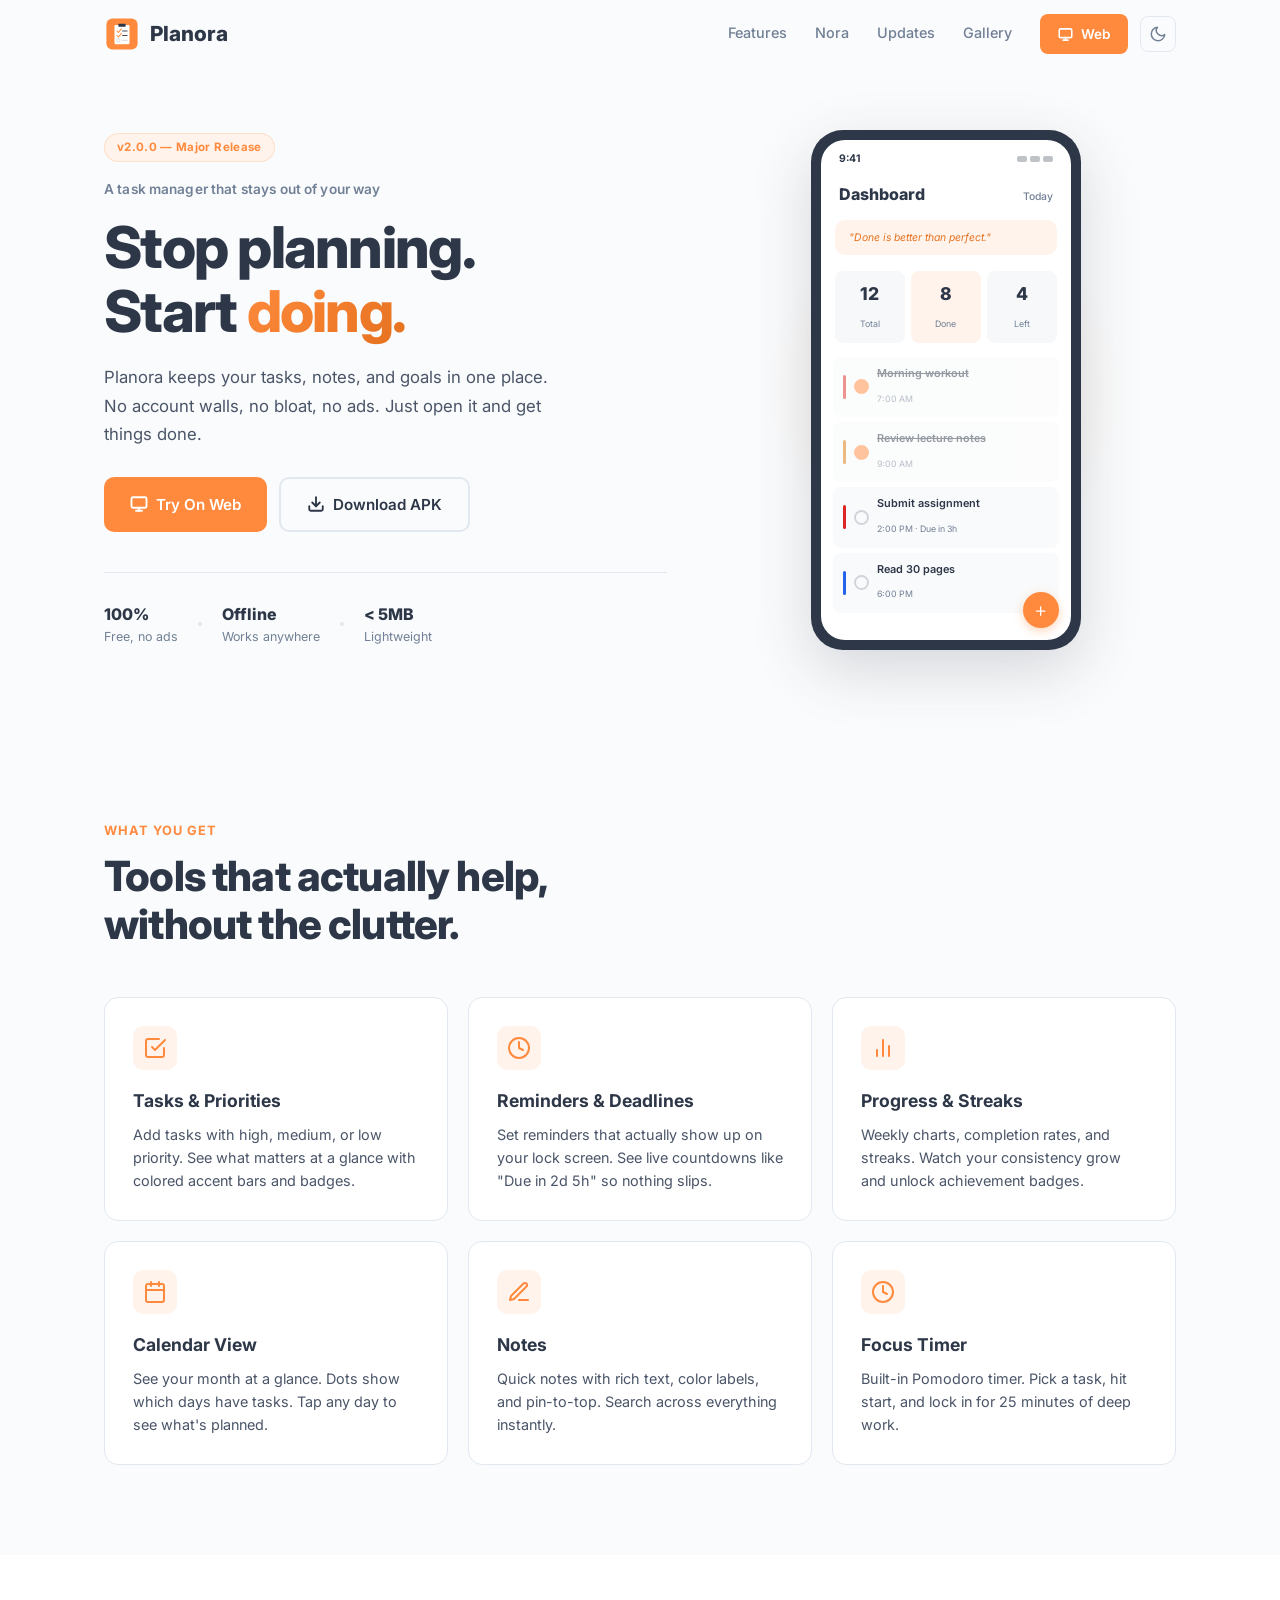
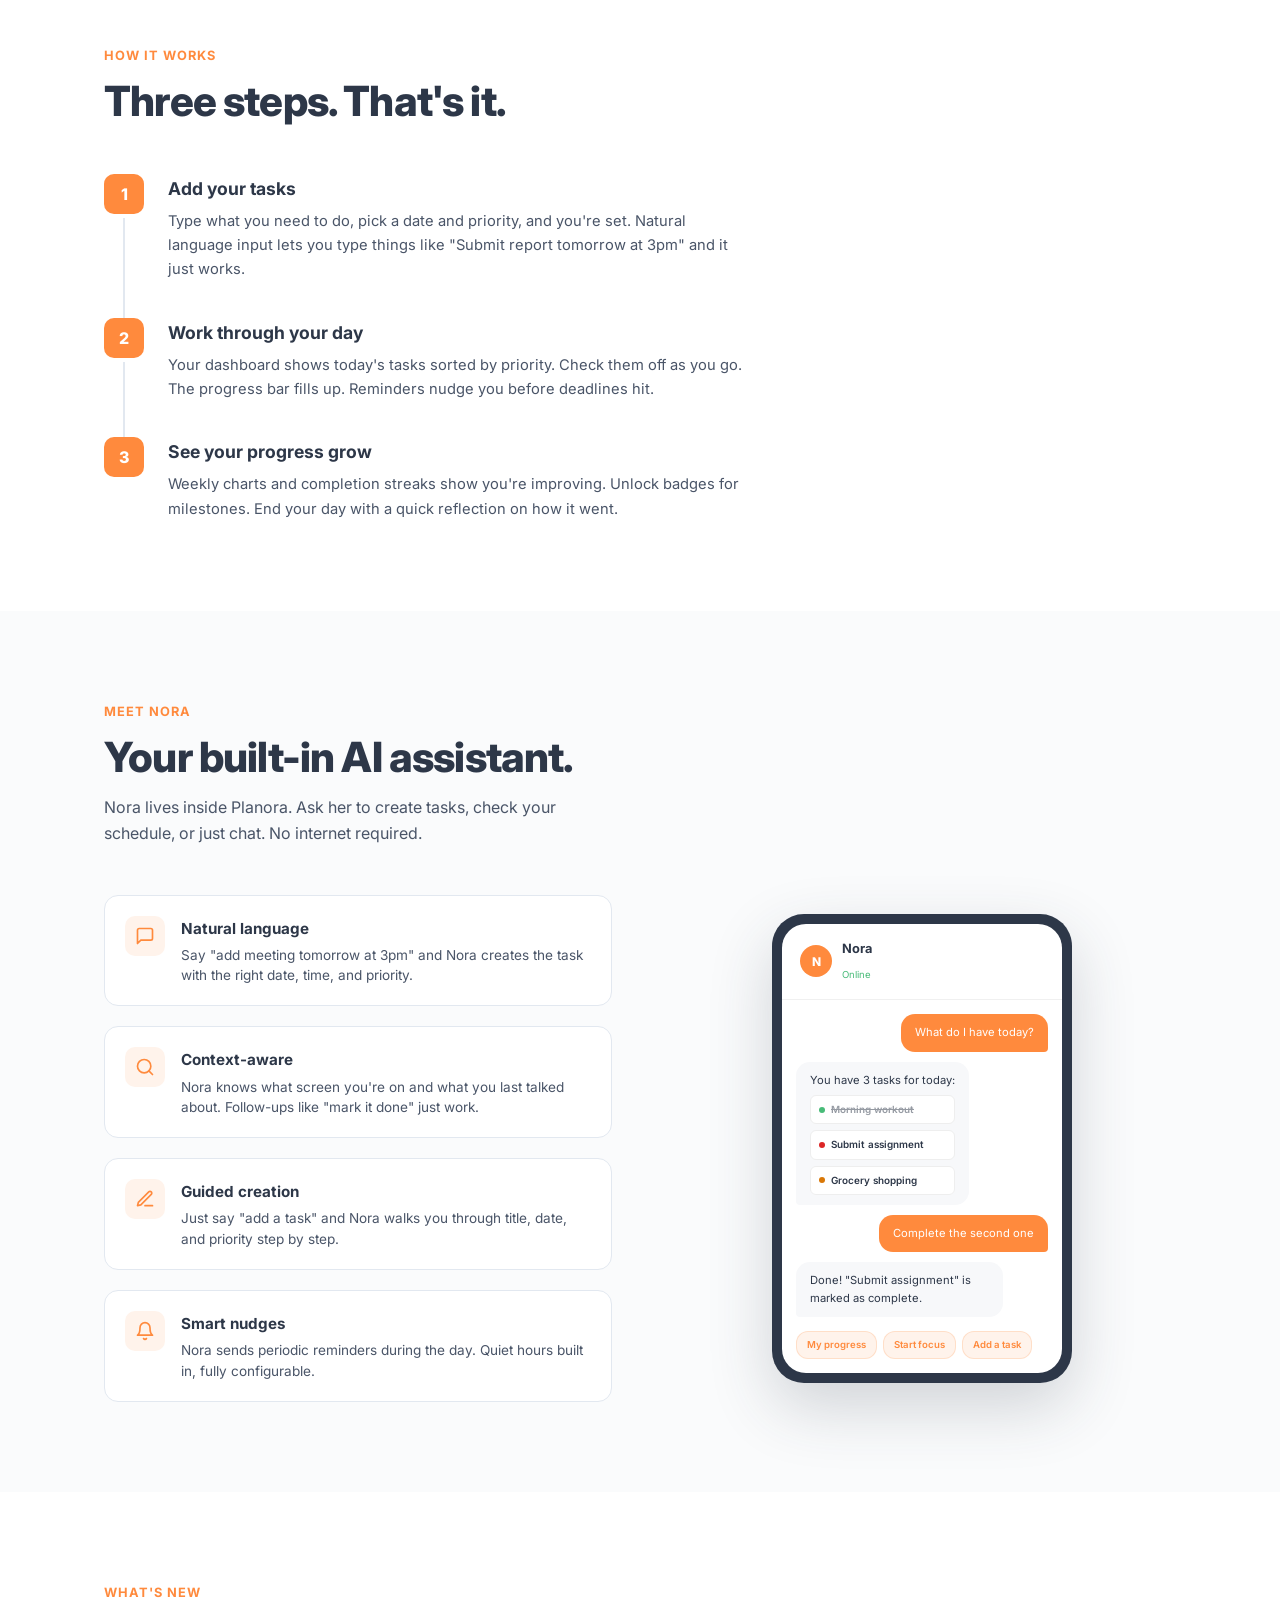
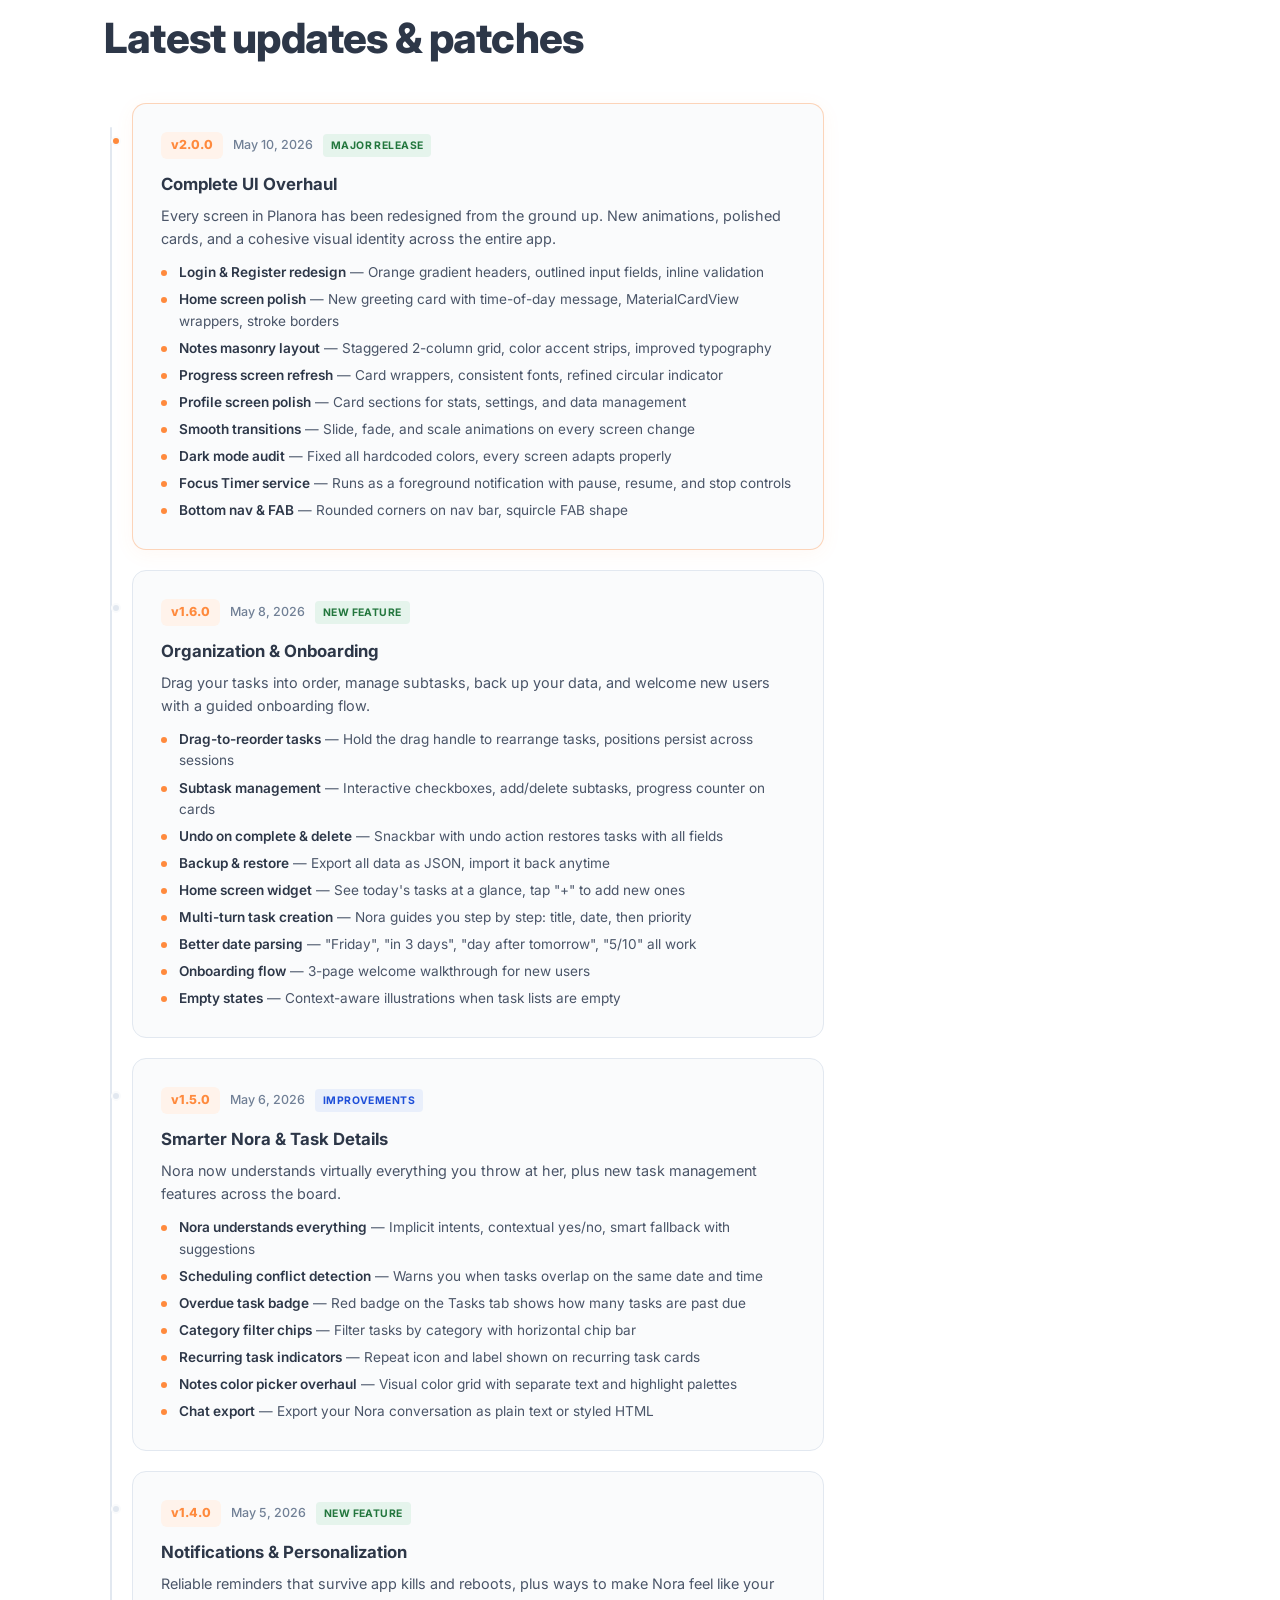
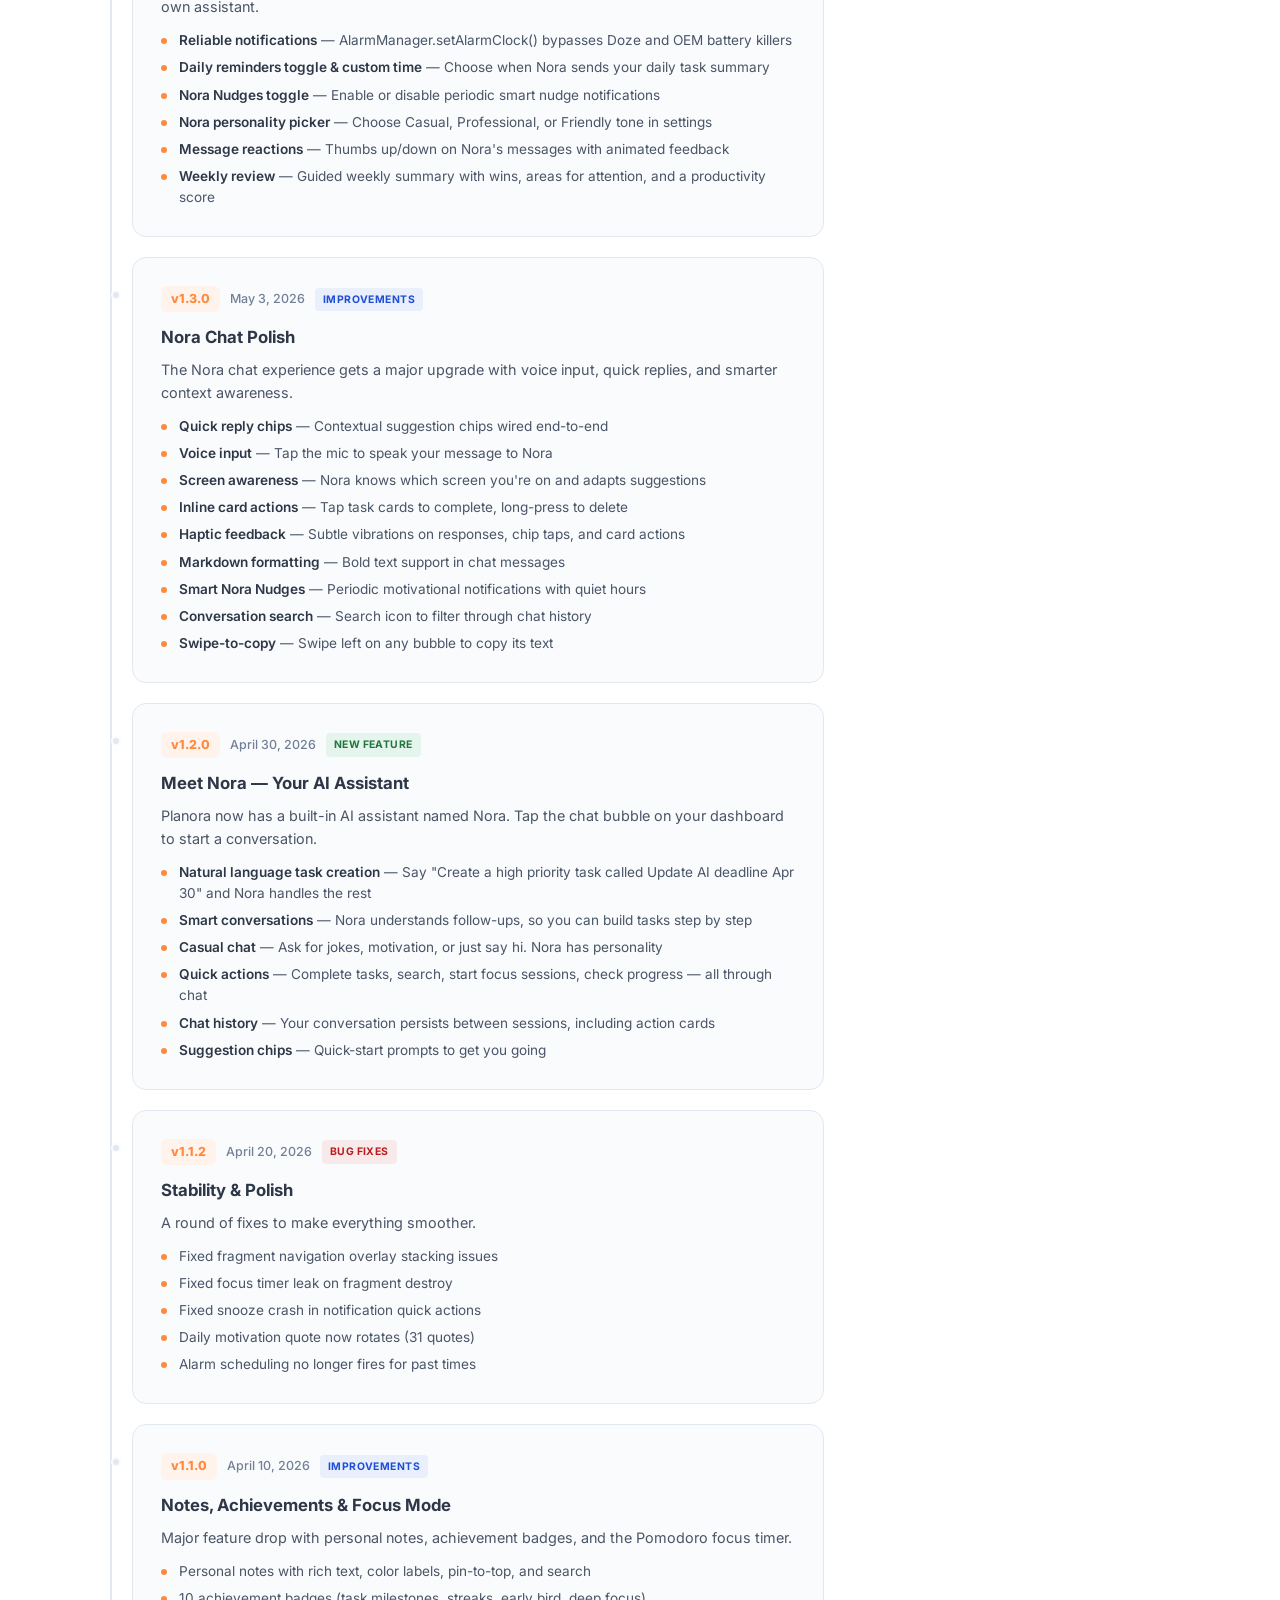
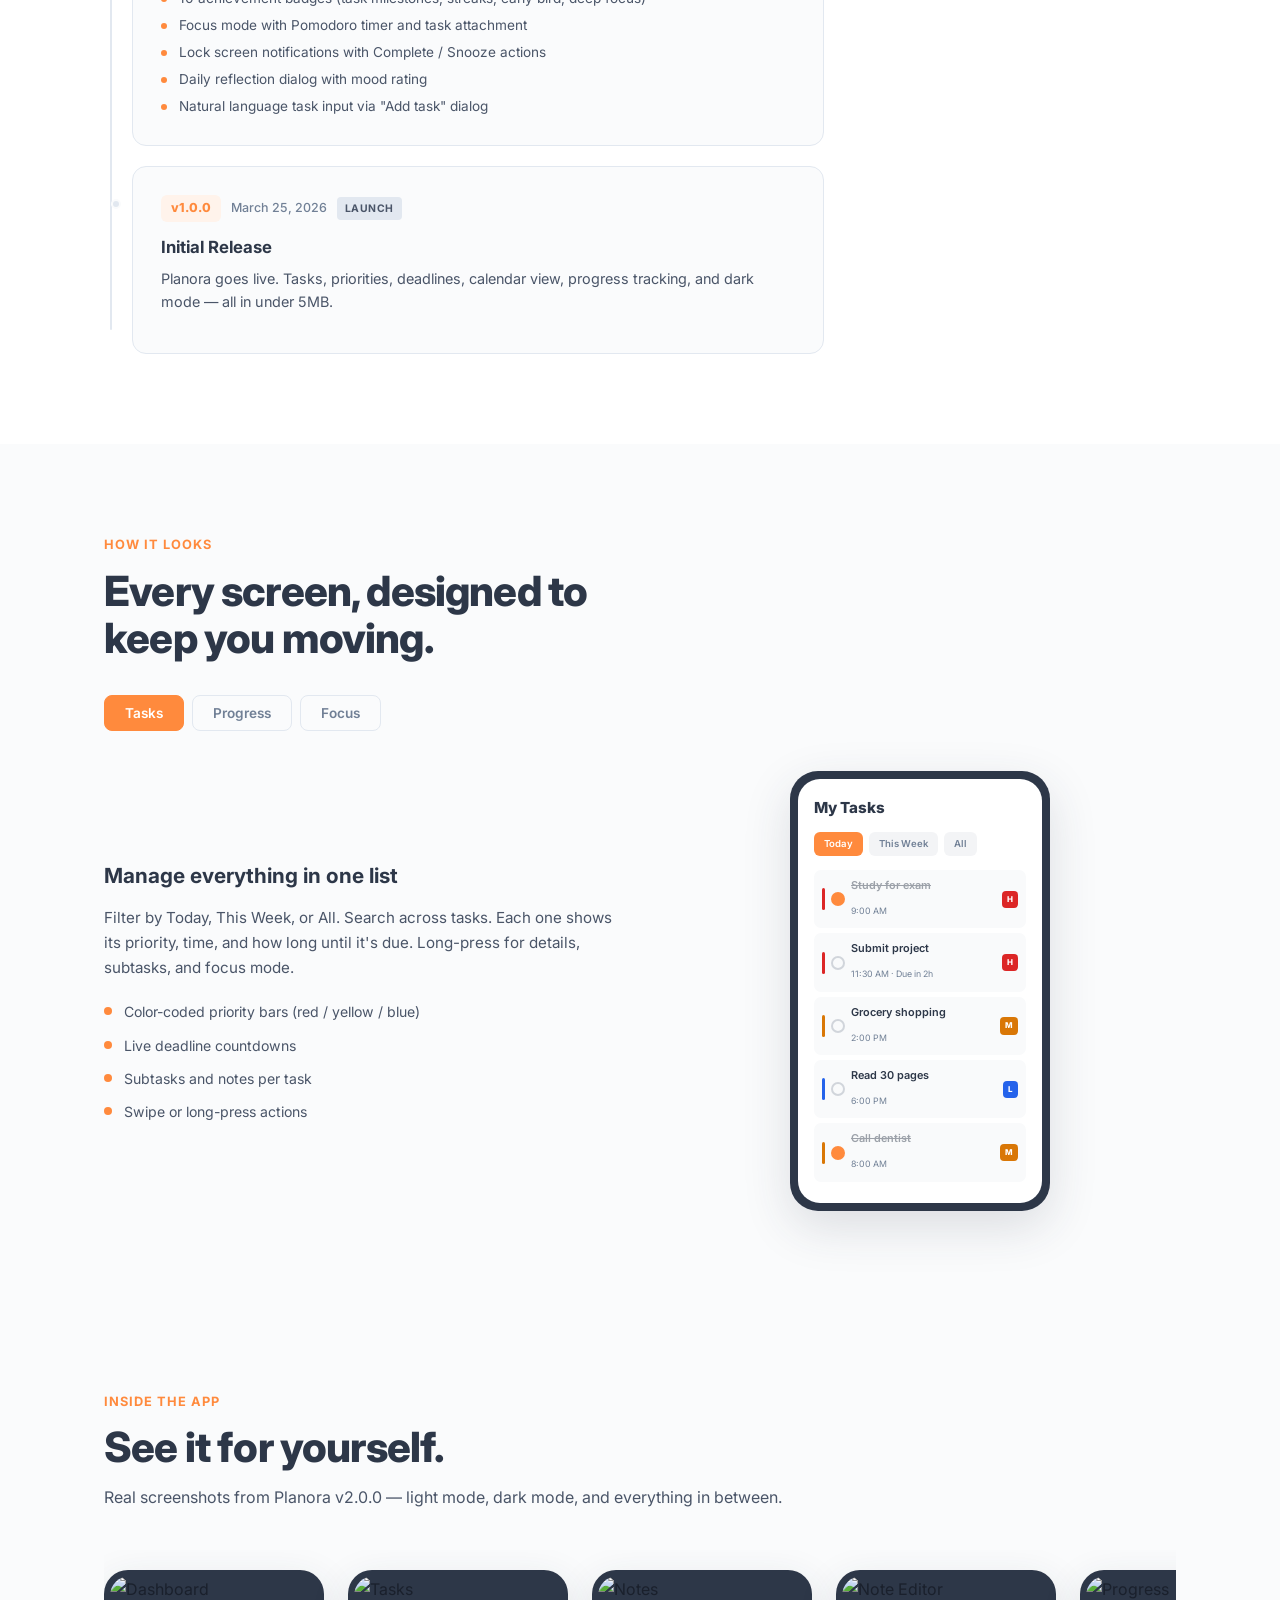
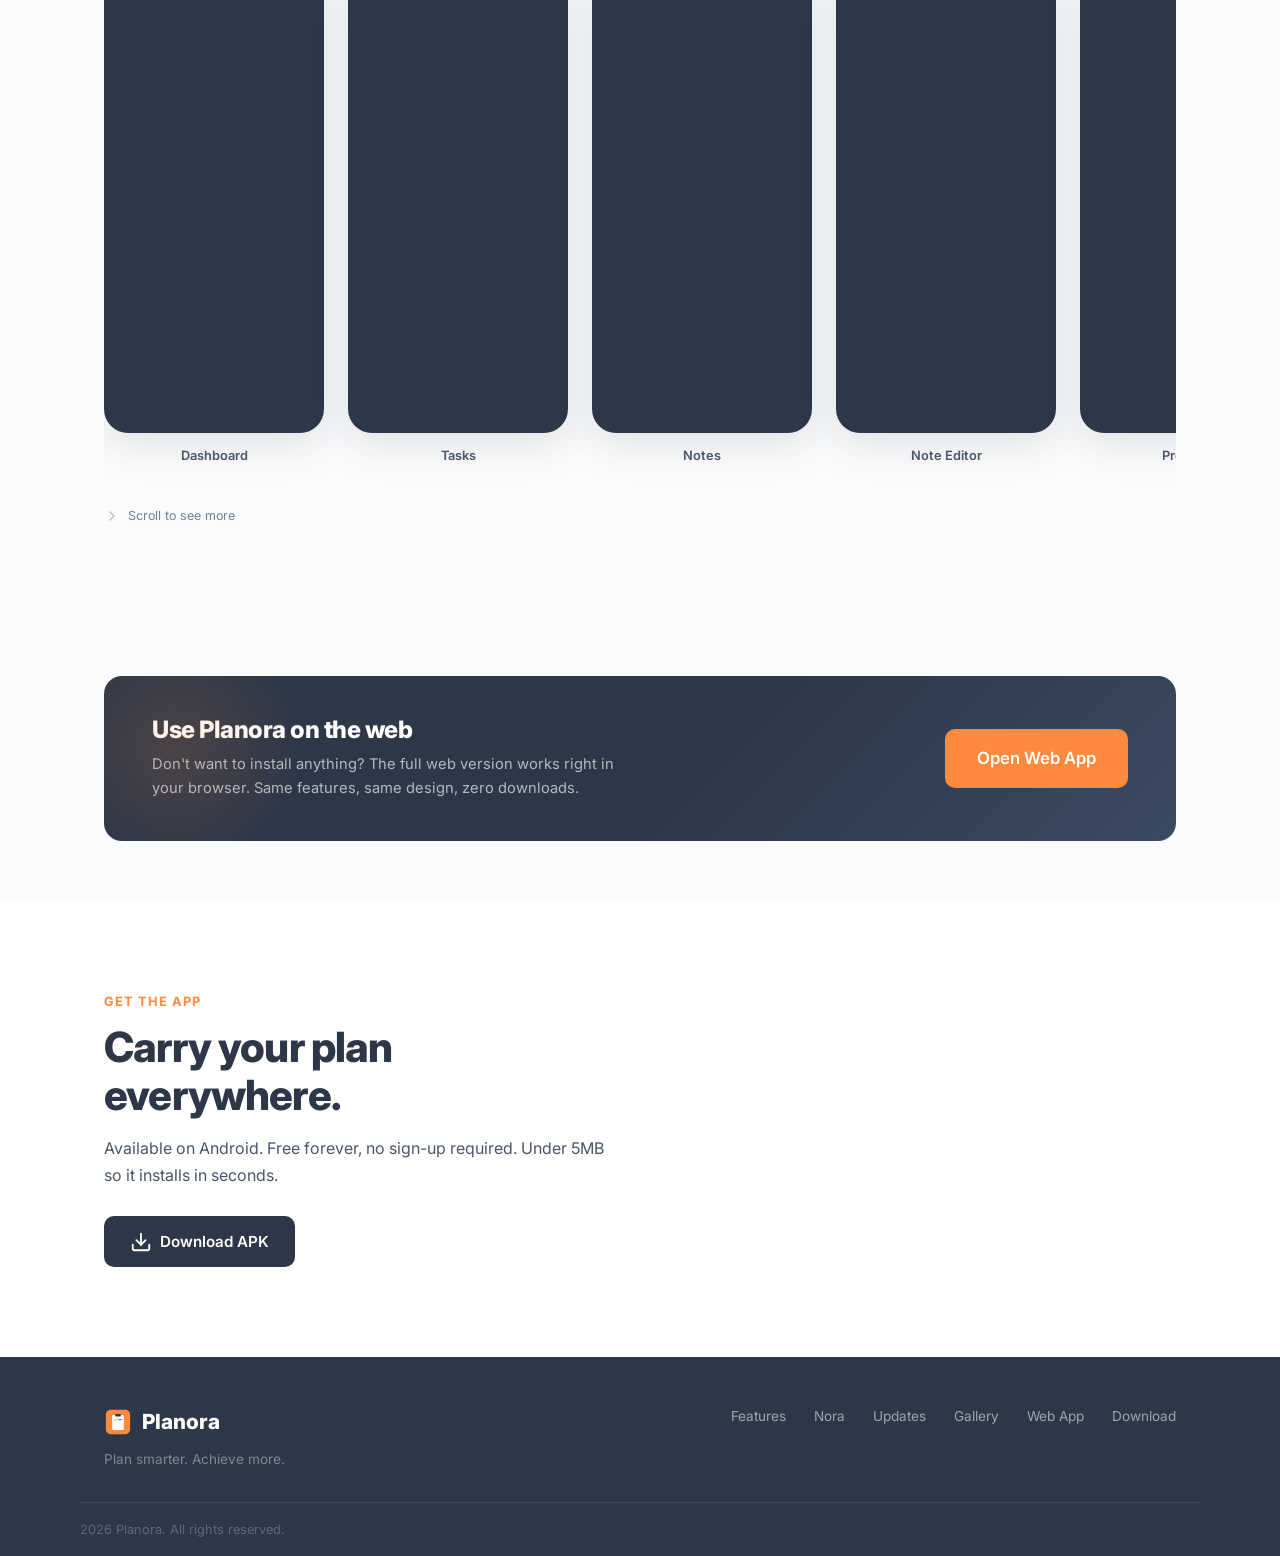
==== index.html @ 1b609d9d "deployment" ====
<!DOCTYPE html>
<html lang="en">
<head>
    <meta charset="UTF-8">
    <meta name="viewport" content="width=device-width, initial-scale=1.0">
    <title>Planora - Plan smarter. Achieve more.</title>
    <link rel="preconnect" href="https://fonts.googleapis.com">
    <link rel="preconnect" href="https://fonts.gstatic.com" crossorigin>
    <link href="https://fonts.googleapis.com/css2?family=Inter:wght@400;500;600;700;800&display=swap" rel="stylesheet">
    <link rel="icon" type="image/svg+xml" href="favicon.svg">
    <link rel="stylesheet" href="styles.css">
</head>
<body>
    <nav class="navbar" id="navbar">
        <div class="container nav-content">
            <a href="#" class="logo">
                <svg class="logo-icon" viewBox="0 0 120 120" width="36" height="36">
                    <rect x="8" y="8" width="104" height="104" rx="20" fill="#FF8A3D"/>
                    <rect x="35" y="30" width="50" height="64" rx="4" fill="#fff"/>
                    <rect x="48" y="26" width="24" height="10" rx="2" fill="#2D3748"/>
                    <polyline points="43,50 48,55 58,43" fill="none" stroke="#FF8A3D" stroke-width="3.5" stroke-linecap="round" stroke-linejoin="round"/>
                    <line x1="62" y1="50" x2="77" y2="50" stroke="#2D3748" stroke-width="3" stroke-linecap="round"/>
                    <polyline points="43,65 48,70 58,58" fill="none" stroke="#FF8A3D" stroke-width="3.5" stroke-linecap="round" stroke-linejoin="round"/>
                    <line x1="62" y1="65" x2="77" y2="65" stroke="#2D3748" stroke-width="3" stroke-linecap="round"/>
                    <rect x="43" y="76" width="10" height="10" rx="1" fill="none" stroke="#CBD5E0" stroke-width="2.5"/>
                    <line x1="62" y1="81" x2="77" y2="81" stroke="#CBD5E0" stroke-width="3" stroke-linecap="round"/>
                </svg>
                <span>Planora</span>
            </a>
            <div class="nav-links" id="navLinks">
                <a href="#features">Features</a>
                <a href="#nora">Nora</a>
                <a href="#updates">Updates</a>
                <a href="#gallery">Gallery</a>
                <a href="app/index.html" class="btn btn-sm btn-primary">
                    <svg width="15" height="15" viewBox="0 0 24 24" fill="none" stroke="currentColor" stroke-width="2.5" stroke-linecap="round" stroke-linejoin="round"><rect x="2" y="3" width="20" height="14" rx="2"/><line x1="8" y1="21" x2="16" y2="21"/><line x1="12" y1="17" x2="12" y2="21"/></svg>
                    Web
                </a>
            </div>
            <button class="theme-toggle" id="themeToggle" aria-label="Toggle dark mode">
                <svg width="18" height="18" viewBox="0 0 24 24" fill="none" stroke="currentColor" stroke-width="2" stroke-linecap="round" stroke-linejoin="round" id="themeIcon">
                    <path d="M21 12.79A9 9 0 1 1 11.21 3 7 7 0 0 0 21 12.79z"/>
                </svg>
            </button>
            <button class="mobile-menu-btn" id="menuBtn" aria-label="Toggle menu">
                <span></span><span></span><span></span>
            </button>
        </div>
    </nav>

    <section class="hero">
        <div class="container">
            <div class="hero-layout">
                <div class="hero-text">
                    <span class="version-badge">v2.0.0 — Major Release</span>
                    <p class="hero-eyebrow">A task manager that stays out of your way</p>
                    <h1>Stop planning.<br>Start <span class="highlight">doing.</span></h1>
                    <p class="hero-desc">Planora keeps your tasks, notes, and goals in one place. No account walls, no bloat, no ads. Just open it and get things done.</p>
                    <div class="hero-actions">
                        <a href="app/index.html" class="btn btn-primary">
                            <svg width="18" height="18" viewBox="0 0 24 24" fill="none" stroke="currentColor" stroke-width="2.5" stroke-linecap="round" stroke-linejoin="round"><rect x="2" y="3" width="20" height="14" rx="2"/><line x1="8" y1="21" x2="16" y2="21"/><line x1="12" y1="17" x2="12" y2="21"/></svg>
                            Try On Web
                        </a>
                        <a href="https://www.mediafire.com/file/4m67jdb3ktlst88/planora_major-release_v2.0.0.apk/file" class="btn btn-outline">
                            <svg width="18" height="18" viewBox="0 0 24 24" fill="none" stroke="currentColor" stroke-width="2.5" stroke-linecap="round" stroke-linejoin="round"><path d="M21 15v4a2 2 0 01-2 2H5a2 2 0 01-2-2v-4"/><polyline points="7 10 12 15 17 10"/><line x1="12" y1="15" x2="12" y2="3"/></svg>
                            Download APK
                        </a>
                    </div>
                    <div class="hero-proof">
                        <div class="proof-item">
                            <span class="proof-num">100%</span>
                            <span class="proof-label">Free, no ads</span>
                        </div>
                        <div class="proof-dot"></div>
                        <div class="proof-item">
                            <span class="proof-num">Offline</span>
                            <span class="proof-label">Works anywhere</span>
                        </div>
                        <div class="proof-dot"></div>
                        <div class="proof-item">
                            <span class="proof-num">&lt; 5MB</span>
                            <span class="proof-label">Lightweight</span>
                        </div>
                    </div>
                </div>
                <div class="hero-visual">
                    <div class="phone-frame">
                        <div class="phone-screen">
                            <div class="mock-bar">
                                <span class="mock-time">9:41</span>
                                <div class="mock-dots"><span></span><span></span><span></span></div>
                            </div>
                            <div class="mock-app-header">
                                <span class="mock-app-title">Dashboard</span>
                                <span class="mock-date-label">Today</span>
                            </div>
                            <div class="mock-quote-card">
                                <p>"Done is better than perfect."</p>
                            </div>
                            <div class="mock-stats">
                                <div class="mock-stat"><strong>12</strong><span>Total</span></div>
                                <div class="mock-stat accent"><strong>8</strong><span>Done</span></div>
                                <div class="mock-stat"><strong>4</strong><span>Left</span></div>
                            </div>
                            <div class="mock-task-list">
                                <div class="mock-task completed">
                                    <div class="mock-accent high"></div>
                                    <div class="mock-check on"></div>
                                    <div class="mock-info"><span>Morning workout</span><small>7:00 AM</small></div>
                                </div>
                                <div class="mock-task completed">
                                    <div class="mock-accent medium"></div>
                                    <div class="mock-check on"></div>
                                    <div class="mock-info"><span>Review lecture notes</span><small>9:00 AM</small></div>
                                </div>
                                <div class="mock-task">
                                    <div class="mock-accent high"></div>
                                    <div class="mock-check"></div>
                                    <div class="mock-info"><span>Submit assignment</span><small>2:00 PM &middot; Due in 3h</small></div>
                                </div>
                                <div class="mock-task">
                                    <div class="mock-accent low"></div>
                                    <div class="mock-check"></div>
                                    <div class="mock-info"><span>Read 30 pages</span><small>6:00 PM</small></div>
                                </div>
                            </div>
                            <div class="mock-fab">+</div>
                        </div>
                    </div>
                </div>
            </div>
        </div>
    </section>

    <!-- feats. -->
    <section id="features" class="features-section">
        <div class="container">
            <div class="section-label">What you get</div>
            <h2>Tools that actually help,<br>without the clutter.</h2>
            <div class="features-grid">
                <div class="f-card">
                    <div class="f-icon">
                        <svg width="24" height="24" viewBox="0 0 24 24" fill="none" stroke="#FF8A3D" stroke-width="2" stroke-linecap="round" stroke-linejoin="round"><path d="M9 11l3 3L22 4"/><path d="M21 12v7a2 2 0 01-2 2H5a2 2 0 01-2-2V5a2 2 0 012-2h11"/></svg>
                    </div>
                    <h3>Tasks & Priorities</h3>
                    <p>Add tasks with high, medium, or low priority. See what matters at a glance with colored accent bars and badges.</p>
                </div>
                <div class="f-card">
                    <div class="f-icon">
                        <svg width="24" height="24" viewBox="0 0 24 24" fill="none" stroke="#FF8A3D" stroke-width="2" stroke-linecap="round" stroke-linejoin="round"><circle cx="12" cy="12" r="10"/><polyline points="12 6 12 12 16 14"/></svg>
                    </div>
                    <h3>Reminders & Deadlines</h3>
                    <p>Set reminders that actually show up on your lock screen. See live countdowns like "Due in 2d 5h" so nothing slips.</p>
                </div>
                <div class="f-card">
                    <div class="f-icon">
                        <svg width="24" height="24" viewBox="0 0 24 24" fill="none" stroke="#FF8A3D" stroke-width="2" stroke-linecap="round" stroke-linejoin="round"><line x1="18" y1="20" x2="18" y2="10"/><line x1="12" y1="20" x2="12" y2="4"/><line x1="6" y1="20" x2="6" y2="14"/></svg>
                    </div>
                    <h3>Progress & Streaks</h3>
                    <p>Weekly charts, completion rates, and streaks. Watch your consistency grow and unlock achievement badges.</p>
                </div>
                <div class="f-card">
                    <div class="f-icon">
                        <svg width="24" height="24" viewBox="0 0 24 24" fill="none" stroke="#FF8A3D" stroke-width="2" stroke-linecap="round" stroke-linejoin="round"><rect x="3" y="4" width="18" height="18" rx="2"/><line x1="16" y1="2" x2="16" y2="6"/><line x1="8" y1="2" x2="8" y2="6"/><line x1="3" y1="10" x2="21" y2="10"/></svg>
                    </div>
                    <h3>Calendar View</h3>
                    <p>See your month at a glance. Dots show which days have tasks. Tap any day to see what's planned.</p>
                </div>
                <div class="f-card">
                    <div class="f-icon">
                        <svg width="24" height="24" viewBox="0 0 24 24" fill="none" stroke="#FF8A3D" stroke-width="2" stroke-linecap="round" stroke-linejoin="round"><path d="M12 20h9"/><path d="M16.5 3.5a2.121 2.121 0 013 3L7 19l-4 1 1-4L16.5 3.5z"/></svg>
                    </div>
                    <h3>Notes</h3>
                    <p>Quick notes with rich text, color labels, and pin-to-top. Search across everything instantly.</p>
                </div>
                <div class="f-card">
                    <div class="f-icon">
                        <svg width="24" height="24" viewBox="0 0 24 24" fill="none" stroke="#FF8A3D" stroke-width="2" stroke-linecap="round" stroke-linejoin="round"><circle cx="12" cy="12" r="10"/><path d="M12 6v6l4 2"/></svg>
                    </div>
                    <h3>Focus Timer</h3>
                    <p>Built-in Pomodoro timer. Pick a task, hit start, and lock in for 25 minutes of deep work.</p>
                </div>
            </div>
        </div>
    </section>

    <section id="how-it-works" class="how-section">
        <div class="container">
            <div class="section-label">How it works</div>
            <h2>Three steps. That's it.</h2>
            <div class="steps">
                <div class="step">
                    <div class="step-num">1</div>
                    <div class="step-body">
                        <h3>Add your tasks</h3>
                        <p>Type what you need to do, pick a date and priority, and you're set. Natural language input lets you type things like "Submit report tomorrow at 3pm" and it just works.</p>
                    </div>
                </div>
                <div class="step">
                    <div class="step-num">2</div>
                    <div class="step-body">
                        <h3>Work through your day</h3>
                        <p>Your dashboard shows today's tasks sorted by priority. Check them off as you go. The progress bar fills up. Reminders nudge you before deadlines hit.</p>
                    </div>
                </div>
                <div class="step">
                    <div class="step-num">3</div>
                    <div class="step-body">
                        <h3>See your progress grow</h3>
                        <p>Weekly charts and completion streaks show you're improving. Unlock badges for milestones. End your day with a quick reflection on how it went.</p>
                    </div>
                </div>
            </div>
        </div>
    </section>

    <!-- nora -->
    <section id="nora" class="nora-section">
        <div class="container">
            <div class="section-label">Meet Nora</div>
            <h2>Your built-in AI assistant.</h2>
            <p>Nora lives inside Planora. Ask her to create tasks, check your schedule, or just chat. No internet required.</p>
            <div class="nora-layout">
                <div class="nora-features">
                    <div class="nora-feat">
                        <div class="nora-feat-icon">
                            <svg width="20" height="20" viewBox="0 0 24 24" fill="none" stroke="#FF8A3D" stroke-width="2" stroke-linecap="round" stroke-linejoin="round"><path d="M21 15a2 2 0 01-2 2H7l-4 4V5a2 2 0 012-2h14a2 2 0 012 2z"/></svg>
                        </div>
                        <div>
                            <h4>Natural language</h4>
                            <p>Say "add meeting tomorrow at 3pm" and Nora creates the task with the right date, time, and priority.</p>
                        </div>
                    </div>
                    <div class="nora-feat">
                        <div class="nora-feat-icon">
                            <svg width="20" height="20" viewBox="0 0 24 24" fill="none" stroke="#FF8A3D" stroke-width="2" stroke-linecap="round" stroke-linejoin="round"><circle cx="11" cy="11" r="8"/><line x1="21" y1="21" x2="16.65" y2="16.65"/></svg>
                        </div>
                        <div>
                            <h4>Context-aware</h4>
                            <p>Nora knows what screen you're on and what you last talked about. Follow-ups like "mark it done" just work.</p>
                        </div>
                    </div>
                    <div class="nora-feat">
                        <div class="nora-feat-icon">
                            <svg width="20" height="20" viewBox="0 0 24 24" fill="none" stroke="#FF8A3D" stroke-width="2" stroke-linecap="round" stroke-linejoin="round"><path d="M12 20h9"/><path d="M16.5 3.5a2.121 2.121 0 013 3L7 19l-4 1 1-4L16.5 3.5z"/></svg>
                        </div>
                        <div>
                            <h4>Guided creation</h4>
                            <p>Just say "add a task" and Nora walks you through title, date, and priority step by step.</p>
                        </div>
                    </div>
                    <div class="nora-feat">
                        <div class="nora-feat-icon">
                            <svg width="20" height="20" viewBox="0 0 24 24" fill="none" stroke="#FF8A3D" stroke-width="2" stroke-linecap="round" stroke-linejoin="round"><path d="M18 8A6 6 0 006 8c0 7-3 9-3 9h18s-3-2-3-9"/><path d="M13.73 21a2 2 0 01-3.46 0"/></svg>
                        </div>
                        <div>
                            <h4>Smart nudges</h4>
                            <p>Nora sends periodic reminders during the day. Quiet hours built in, fully configurable.</p>
                        </div>
                    </div>
                </div>
                <div class="nora-chat-visual">
                    <div class="nora-chat-frame">
                        <div class="nora-chat-screen">
                            <div class="nora-chat-header">
                                <div class="nora-avatar">N</div>
                                <div class="nora-chat-header-text">
                                    <span>Nora</span>
                                    <small>Online</small>
                                </div>
                            </div>
                            <div class="nora-chat-body">
                                <div class="chat-bubble user">What do I have today?</div>
                                <div class="chat-bubble nora">
                                    You have 3 tasks for today:
                                    <div class="chat-mini-task"><span class="cmt-dot done"></span><span class="done-text">Morning workout</span></div>
                                    <div class="chat-mini-task"><span class="cmt-dot red"></span><span>Submit assignment</span></div>
                                    <div class="chat-mini-task"><span class="cmt-dot yellow"></span><span>Grocery shopping</span></div>
                                </div>
                                <div class="chat-bubble user">Complete the second one</div>
                                <div class="chat-bubble nora">Done! "Submit assignment" is marked as complete.</div>
                            </div>
                            <div class="nora-chat-chips">
                                <span class="nora-chip">My progress</span>
                                <span class="nora-chip">Start focus</span>
                                <span class="nora-chip">Add a task</span>
                            </div>
                        </div>
                    </div>
                </div>
            </div>
        </div>
    </section>

    <!-- patch -->
    <section id="updates" class="updates-section">
        <div class="container">
            <div class="section-label">What's new</div>
            <h2>Latest updates &amp; patches</h2>
            <div class="updates-timeline">

                <div class="update-card latest">
                    <div class="update-header">
                        <span class="update-version">v2.0.0</span>
                        <span class="update-date">May 10, 2026</span>
                        <span class="update-tag new">Major Release</span>
                    </div>
                    <h3>Complete UI Overhaul</h3>
                    <p>Every screen in Planora has been redesigned from the ground up. New animations, polished cards, and a cohesive visual identity across the entire app.</p>
                    <ul class="update-list">
                        <li><strong>Login &amp; Register redesign</strong> — Orange gradient headers, outlined input fields, inline validation</li>
                        <li><strong>Home screen polish</strong> — New greeting card with time-of-day message, MaterialCardView wrappers, stroke borders</li>
                        <li><strong>Notes masonry layout</strong> — Staggered 2-column grid, color accent strips, improved typography</li>
                        <li><strong>Progress screen refresh</strong> — Card wrappers, consistent fonts, refined circular indicator</li>
                        <li><strong>Profile screen polish</strong> — Card sections for stats, settings, and data management</li>
                        <li><strong>Smooth transitions</strong> — Slide, fade, and scale animations on every screen change</li>
                        <li><strong>Dark mode audit</strong> — Fixed all hardcoded colors, every screen adapts properly</li>
                        <li><strong>Focus Timer service</strong> — Runs as a foreground notification with pause, resume, and stop controls</li>
                        <li><strong>Bottom nav &amp; FAB</strong> — Rounded corners on nav bar, squircle FAB shape</li>
                    </ul>
                </div>

                <div class="update-card">
                    <div class="update-header">
                        <span class="update-version">v1.6.0</span>
                        <span class="update-date">May 8, 2026</span>
                        <span class="update-tag new">New Feature</span>
                    </div>
                    <h3>Organization &amp; Onboarding</h3>
                    <p>Drag your tasks into order, manage subtasks, back up your data, and welcome new users with a guided onboarding flow.</p>
                    <ul class="update-list">
                        <li><strong>Drag-to-reorder tasks</strong> — Hold the drag handle to rearrange tasks, positions persist across sessions</li>
                        <li><strong>Subtask management</strong> — Interactive checkboxes, add/delete subtasks, progress counter on cards</li>
                        <li><strong>Undo on complete &amp; delete</strong> — Snackbar with undo action restores tasks with all fields</li>
                        <li><strong>Backup &amp; restore</strong> — Export all data as JSON, import it back anytime</li>
                        <li><strong>Home screen widget</strong> — See today's tasks at a glance, tap "+" to add new ones</li>
                        <li><strong>Multi-turn task creation</strong> — Nora guides you step by step: title, date, then priority</li>
                        <li><strong>Better date parsing</strong> — "Friday", "in 3 days", "day after tomorrow", "5/10" all work</li>
                        <li><strong>Onboarding flow</strong> — 3-page welcome walkthrough for new users</li>
                        <li><strong>Empty states</strong> — Context-aware illustrations when task lists are empty</li>
                    </ul>
                </div>

                <div class="update-card">
                    <div class="update-header">
                        <span class="update-version">v1.5.0</span>
                        <span class="update-date">May 6, 2026</span>
                        <span class="update-tag improvement">Improvements</span>
                    </div>
                    <h3>Smarter Nora &amp; Task Details</h3>
                    <p>Nora now understands virtually everything you throw at her, plus new task management features across the board.</p>
                    <ul class="update-list">
                        <li><strong>Nora understands everything</strong> — Implicit intents, contextual yes/no, smart fallback with suggestions</li>
                        <li><strong>Scheduling conflict detection</strong> — Warns you when tasks overlap on the same date and time</li>
                        <li><strong>Overdue task badge</strong> — Red badge on the Tasks tab shows how many tasks are past due</li>
                        <li><strong>Category filter chips</strong> — Filter tasks by category with horizontal chip bar</li>
                        <li><strong>Recurring task indicators</strong> — Repeat icon and label shown on recurring task cards</li>
                        <li><strong>Notes color picker overhaul</strong> — Visual color grid with separate text and highlight palettes</li>
                        <li><strong>Chat export</strong> — Export your Nora conversation as plain text or styled HTML</li>
                    </ul>
                </div>

                <div class="update-card">
                    <div class="update-header">
                        <span class="update-version">v1.4.0</span>
                        <span class="update-date">May 5, 2026</span>
                        <span class="update-tag new">New Feature</span>
                    </div>
                    <h3>Notifications &amp; Personalization</h3>
                    <p>Reliable reminders that survive app kills and reboots, plus ways to make Nora feel like your own assistant.</p>
                    <ul class="update-list">
                        <li><strong>Reliable notifications</strong> — AlarmManager.setAlarmClock() bypasses Doze and OEM battery killers</li>
                        <li><strong>Daily reminders toggle &amp; custom time</strong> — Choose when Nora sends your daily task summary</li>
                        <li><strong>Nora Nudges toggle</strong> — Enable or disable periodic smart nudge notifications</li>
                        <li><strong>Nora personality picker</strong> — Choose Casual, Professional, or Friendly tone in settings</li>
                        <li><strong>Message reactions</strong> — Thumbs up/down on Nora's messages with animated feedback</li>
                        <li><strong>Weekly review</strong> — Guided weekly summary with wins, areas for attention, and a productivity score</li>
                    </ul>
                </div>

                <div class="update-card">
                    <div class="update-header">
                        <span class="update-version">v1.3.0</span>
                        <span class="update-date">May 3, 2026</span>
                        <span class="update-tag improvement">Improvements</span>
                    </div>
                    <h3>Nora Chat Polish</h3>
                    <p>The Nora chat experience gets a major upgrade with voice input, quick replies, and smarter context awareness.</p>
                    <ul class="update-list">
                        <li><strong>Quick reply chips</strong> — Contextual suggestion chips wired end-to-end</li>
                        <li><strong>Voice input</strong> — Tap the mic to speak your message to Nora</li>
                        <li><strong>Screen awareness</strong> — Nora knows which screen you're on and adapts suggestions</li>
                        <li><strong>Inline card actions</strong> — Tap task cards to complete, long-press to delete</li>
                        <li><strong>Haptic feedback</strong> — Subtle vibrations on responses, chip taps, and card actions</li>
                        <li><strong>Markdown formatting</strong> — Bold text support in chat messages</li>
                        <li><strong>Smart Nora Nudges</strong> — Periodic motivational notifications with quiet hours</li>
                        <li><strong>Conversation search</strong> — Search icon to filter through chat history</li>
                        <li><strong>Swipe-to-copy</strong> — Swipe left on any bubble to copy its text</li>
                    </ul>
                </div>

                <div class="update-card">
                    <div class="update-header">
                        <span class="update-version">v1.2.0</span>
                        <span class="update-date">April 30, 2026</span>
                        <span class="update-tag new">New Feature</span>
                    </div>
                    <h3>Meet Nora — Your AI Assistant</h3>
                    <p>Planora now has a built-in AI assistant named Nora. Tap the chat bubble on your dashboard to start a conversation.</p>
                    <ul class="update-list">
                        <li><strong>Natural language task creation</strong> — Say "Create a high priority task called Update AI deadline Apr 30" and Nora handles the rest</li>
                        <li><strong>Smart conversations</strong> — Nora understands follow-ups, so you can build tasks step by step</li>
                        <li><strong>Casual chat</strong> — Ask for jokes, motivation, or just say hi. Nora has personality</li>
                        <li><strong>Quick actions</strong> — Complete tasks, search, start focus sessions, check progress — all through chat</li>
                        <li><strong>Chat history</strong> — Your conversation persists between sessions, including action cards</li>
                        <li><strong>Suggestion chips</strong> — Quick-start prompts to get you going</li>
                    </ul>
                </div>

                <div class="update-card">
                    <div class="update-header">
                        <span class="update-version">v1.1.2</span>
                        <span class="update-date">April 20, 2026</span>
                        <span class="update-tag fix">Bug Fixes</span>
                    </div>
                    <h3>Stability &amp; Polish</h3>
                    <p>A round of fixes to make everything smoother.</p>
                    <ul class="update-list">
                        <li>Fixed fragment navigation overlay stacking issues</li>
                        <li>Fixed focus timer leak on fragment destroy</li>
                        <li>Fixed snooze crash in notification quick actions</li>
                        <li>Daily motivation quote now rotates (31 quotes)</li>
                        <li>Alarm scheduling no longer fires for past times</li>
                    </ul>
                </div>

                <div class="update-card">
                    <div class="update-header">
                        <span class="update-version">v1.1.0</span>
                        <span class="update-date">April 10, 2026</span>
                        <span class="update-tag improvement">Improvements</span>
                    </div>
                    <h3>Notes, Achievements &amp; Focus Mode</h3>
                    <p>Major feature drop with personal notes, achievement badges, and the Pomodoro focus timer.</p>
                    <ul class="update-list">
                        <li>Personal notes with rich text, color labels, pin-to-top, and search</li>
                        <li>10 achievement badges (task milestones, streaks, early bird, deep focus)</li>
                        <li>Focus mode with Pomodoro timer and task attachment</li>
                        <li>Lock screen notifications with Complete / Snooze actions</li>
                        <li>Daily reflection dialog with mood rating</li>
                        <li>Natural language task input via "Add task" dialog</li>
                    </ul>
                </div>

                <div class="update-card">
                    <div class="update-header">
                        <span class="update-version">v1.0.0</span>
                        <span class="update-date">March 25, 2026</span>
                        <span class="update-tag">Launch</span>
                    </div>
                    <h3>Initial Release</h3>
                    <p>Planora goes live. Tasks, priorities, deadlines, calendar view, progress tracking, and dark mode — all in under 5MB.</p>
                </div>

            </div>
        </div>
    </section>

    <!-- prev -->
    <section id="preview" class="preview-section">
        <div class="container">
            <div class="section-label">How it looks</div>
            <h2>Every screen, designed to<br>keep you moving.</h2>
            <div class="preview-tabs">
                <button class="preview-tab active" data-tab="tasks">Tasks</button>
                <button class="preview-tab" data-tab="progress">Progress</button>
                <button class="preview-tab" data-tab="focus">Focus</button>
            </div>
            <div class="preview-content">
                <div class="preview-pane active" id="preview-tasks">
                    <div class="preview-desc">
                        <h3>Manage everything in one list</h3>
                        <p>Filter by Today, This Week, or All. Search across tasks. Each one shows its priority, time, and how long until it's due. Long-press for details, subtasks, and focus mode.</p>
                        <ul class="preview-bullets">
                            <li>Color-coded priority bars (red / yellow / blue)</li>
                            <li>Live deadline countdowns</li>
                            <li>Subtasks and notes per task</li>
                            <li>Swipe or long-press actions</li>
                        </ul>
                    </div>
                    <div class="preview-phone-wrap">
                        <div class="preview-phone">
                            <div class="preview-screen">
                                <div class="ps-top">My Tasks</div>
                                <div class="ps-tabs"><span class="active">Today</span><span>This Week</span><span>All</span></div>
                                <div class="ps-task"><div class="ps-bar high"></div><div class="ps-chk on"></div><div class="ps-info"><span class="done">Study for exam</span><small>9:00 AM</small></div><div class="ps-badge high">H</div></div>
                                <div class="ps-task"><div class="ps-bar high"></div><div class="ps-chk"></div><div class="ps-info"><span>Submit project</span><small>11:30 AM &middot; Due in 2h</small></div><div class="ps-badge high">H</div></div>
                                <div class="ps-task"><div class="ps-bar medium"></div><div class="ps-chk"></div><div class="ps-info"><span>Grocery shopping</span><small>2:00 PM</small></div><div class="ps-badge med">M</div></div>
                                <div class="ps-task"><div class="ps-bar low"></div><div class="ps-chk"></div><div class="ps-info"><span>Read 30 pages</span><small>6:00 PM</small></div><div class="ps-badge low">L</div></div>
                                <div class="ps-task"><div class="ps-bar medium"></div><div class="ps-chk on"></div><div class="ps-info"><span class="done">Call dentist</span><small>8:00 AM</small></div><div class="ps-badge med">M</div></div>
                            </div>
                        </div>
                    </div>
                </div>
                <div class="preview-pane" id="preview-progress">
                    <div class="preview-desc">
                        <h3>Track your consistency</h3>
                        <p>A circular progress ring shows your overall completion rate. Below it, see breakdowns by day, your current streak, and achievement badges you've unlocked.</p>
                        <ul class="preview-bullets">
                            <li>Circular completion indicator</li>
                            <li>Daily breakdown bars</li>
                            <li>Streak counter</li>
                            <li>10 achievement badges to unlock</li>
                        </ul>
                    </div>
                    <div class="preview-phone-wrap">
                        <div class="preview-phone">
                            <div class="preview-screen">
                                <div class="ps-top">Progress</div>
                                <div class="ps-circle-wrap">
                                    <svg viewBox="0 0 100 100" width="110" height="110">
                                        <circle cx="50" cy="50" r="42" fill="none" stroke="#F0F0F0" stroke-width="8"/>
                                        <circle cx="50" cy="50" r="42" fill="none" stroke="#FF8A3D" stroke-width="8" stroke-dasharray="198 66" stroke-linecap="round" transform="rotate(-90 50 50)"/>
                                    </svg>
                                    <div class="ps-circle-label"><strong>75%</strong><span>Done</span></div>
                                </div>
                                <div class="ps-breakdown">
                                    <div class="ps-brow"><span>Completed</span><div class="ps-btrack"><div class="ps-bfill orange" style="width:75%"></div></div><span>18</span></div>
                                    <div class="ps-brow"><span>Pending</span><div class="ps-btrack"><div class="ps-bfill gray" style="width:25%"></div></div><span>6</span></div>
                                    <div class="ps-brow"><span>Streak</span><div class="ps-btrack"><div class="ps-bfill green" style="width:60%"></div></div><span>5d</span></div>
                                </div>
                            </div>
                        </div>
                    </div>
                </div>
                <div class="preview-pane" id="preview-focus">
                    <div class="preview-desc">
                        <h3>Deep work, built in</h3>
                        <p>The Pomodoro focus timer helps you commit to 25 minutes of uninterrupted work on a single task. Complete a session to unlock the "Deep Focus" badge.</p>
                        <ul class="preview-bullets">
                            <li>25-minute Pomodoro sessions</li>
                            <li>Attach a specific task</li>
                            <li>Pause and resume anytime</li>
                            <li>Unlocks Deep Focus achievement</li>
                        </ul>
                    </div>
                    <div class="preview-phone-wrap">
                        <div class="preview-phone">
                            <div class="preview-screen focus-screen">
                                <div class="ps-top">Focus Mode</div>
                                <div class="ps-focus-task">Focusing on: Submit project</div>
                                <div class="ps-timer-wrap">
                                    <svg viewBox="0 0 100 100" width="130" height="130">
                                        <circle cx="50" cy="50" r="42" fill="none" stroke="#F0F0F0" stroke-width="6"/>
                                        <circle cx="50" cy="50" r="42" fill="none" stroke="#FF8A3D" stroke-width="6" stroke-dasharray="172 92" stroke-linecap="round" transform="rotate(-90 50 50)"/>
                                    </svg>
                                    <div class="ps-timer-text">18:24</div>
                                </div>
                                <div class="ps-focus-btns">
                                    <span class="ps-fbtn active">Pause</span>
                                    <span class="ps-fbtn">Reset</span>
                                </div>
                            </div>
                        </div>
                    </div>
                </div>
            </div>
        </div>
    </section>

    <!-- gallery -->
    <section id="gallery" class="gallery-section">
        <div class="container">
            <div class="section-label">Inside the app</div>
            <h2>See it for yourself.</h2>
            <p>Real screenshots from Planora v2.0.0 — light mode, dark mode, and everything in between.</p>
            <div class="gallery-track">
                <div class="gallery-item">
                    <div class="gallery-phone"><img src="../docu/screenshots/dashboard_home.png" alt="Dashboard" loading="lazy"></div>
                    <div class="gallery-label">Dashboard</div>
                </div>
                <div class="gallery-item">
                    <div class="gallery-phone"><img src="../docu/screenshots/task_screen.png" alt="Tasks" loading="lazy"></div>
                    <div class="gallery-label">Tasks</div>
                </div>
                <div class="gallery-item">
                    <div class="gallery-phone"><img src="../docu/screenshots/notes_screen.png" alt="Notes" loading="lazy"></div>
                    <div class="gallery-label">Notes</div>
                </div>
                <div class="gallery-item">
                    <div class="gallery-phone"><img src="../docu/screenshots/note_editor.png" alt="Note Editor" loading="lazy"></div>
                    <div class="gallery-label">Note Editor</div>
                </div>
                <div class="gallery-item">
                    <div class="gallery-phone"><img src="../docu/screenshots/progress_screen.png" alt="Progress" loading="lazy"></div>
                    <div class="gallery-label">Progress</div>
                </div>
                <div class="gallery-item">
                    <div class="gallery-phone"><img src="../docu/screenshots/focus_screeen.png" alt="Focus Timer" loading="lazy"></div>
                    <div class="gallery-label">Focus Timer</div>
                </div>
                <div class="gallery-item">
                    <div class="gallery-phone"><img src="../docu/screenshots/calendar_screen.png" alt="Calendar" loading="lazy"></div>
                    <div class="gallery-label">Calendar</div>
                </div>
                <div class="gallery-item">
                    <div class="gallery-phone"><img src="../docu/screenshots/dark_mode.png" alt="Dark Mode" loading="lazy"></div>
                    <div class="gallery-label">Dark Mode</div>
                </div>
            </div>
            <div class="gallery-scroll-hint">
                <svg width="16" height="16" viewBox="0 0 24 24" fill="none" stroke="currentColor" stroke-width="2" stroke-linecap="round" stroke-linejoin="round"><polyline points="9 18 15 12 9 6"/></svg>
                <span>Scroll to see more</span>
            </div>
        </div>
    </section>

    <section class="webapp-cta">
        <div class="container">
            <div class="cta-box">
                <div class="cta-text">
                    <h2>Use Planora on the web</h2>
                    <p>Don't want to install anything? The full web version works right in your browser. Same features, same design, zero downloads.</p>
                </div>
                <a href="app/index.html" class="btn btn-primary btn-lg">Open Web App</a>
            </div>
        </div>
    </section>

    <!-- dl -->
    <section id="download" class="download-section">
        <div class="container">
            <div class="download-content">
                <div class="section-label">Get the app</div>
                <h2>Carry your plan everywhere.</h2>
                <p class="download-desc">Available on Android. Free forever, no sign-up required. Under 5MB so it installs in seconds.</p>
                <div class="download-btns">
                    <a href="https://www.mediafire.com/file/4m67jdb3ktlst88/planora_major-release_v2.0.0.apk/file" class="btn btn-dark">
                        <svg width="22" height="22" viewBox="0 0 24 24" fill="none" stroke="currentColor" stroke-width="2" stroke-linecap="round" stroke-linejoin="round"><path d="M21 15v4a2 2 0 01-2 2H5a2 2 0 01-2-2v-4"/><polyline points="7 10 12 15 17 10"/><line x1="12" y1="15" x2="12" y2="3"/></svg>
                        Download APK
                    </a>
                </div>
            </div>
        </div>
    </section>

    <footer class="footer">
        <div class="container footer-inner">
            <div class="footer-left">
                <a href="#" class="logo">
                    <svg class="logo-icon" viewBox="0 0 120 120" width="28" height="28">
                        <rect x="8" y="8" width="104" height="104" rx="20" fill="#FF8A3D"/>
                        <rect x="35" y="30" width="50" height="64" rx="4" fill="#fff"/>
                        <rect x="48" y="26" width="24" height="10" rx="2" fill="#2D3748"/>
                        <polyline points="43,50 48,55 58,43" fill="none" stroke="#FF8A3D" stroke-width="3.5" stroke-linecap="round" stroke-linejoin="round"/>
                        <line x1="62" y1="50" x2="77" y2="50" stroke="#2D3748" stroke-width="3" stroke-linecap="round"/>
                    </svg>
                    <span>Planora</span>
                </a>
                <p>Plan smarter. Achieve more.</p>
            </div>
            <div class="footer-nav">
                <a href="#features">Features</a>
                <a href="#nora">Nora</a>
                <a href="#updates">Updates</a>
                <a href="#gallery">Gallery</a>
                <a href="app/index.html">Web App</a>
                <a href="#download">Download</a>
            </div>
        </div>
        <div class="container footer-bottom">
            <p>2026 Planora. All rights reserved.</p>
        </div>
    </footer>

    <script src="script.js"></script>
</body>
</html>
---- styles.css ----
*, *::before, *::after { margin: 0; padding: 0; box-sizing: border-box; }

:root {
    --primary: #FF8A3D;
    --primary-light: #FFF3EB;
    --primary-dark: #E5721F;
    --dark: #2D3748;
    --text: #1A202C;
    --text-mid: #4A5568;
    --text-muted: #718096;
    --bg: #FAFBFC;
    --surface: #FFFFFF;
    --border: #E2E8F0;
    --radius: 14px;
    --transition: 0.25s ease;
}

html { scroll-behavior: smooth; }
body {
    font-family: 'Inter', -apple-system, BlinkMacSystemFont, sans-serif;
    color: var(--text);
    background: var(--bg);
    line-height: 1.65;
    overflow-x: hidden;
    -webkit-font-smoothing: antialiased;
    transition: background 0.3s ease, color 0.3s ease;
}

.container { max-width: 1120px; margin: 0 auto; padding: 0 24px; }

h1 { font-size: clamp(2.4rem, 5vw, 3.6rem); font-weight: 800; line-height: 1.1; letter-spacing: -0.03em; color: var(--dark); }
h2 { font-size: clamp(1.8rem, 3.5vw, 2.6rem); font-weight: 800; line-height: 1.15; letter-spacing: -0.02em; color: var(--dark); }
h3 { font-size: 1.1rem; font-weight: 700; color: var(--dark); }

.highlight {
    background: linear-gradient(135deg, #FF8A3D, #E5721F);
    -webkit-background-clip: text;
    -webkit-text-fill-color: transparent;
    background-clip: text;
}

.section-label {
    font-size: 0.8rem;
    font-weight: 700;
    text-transform: uppercase;
    letter-spacing: 0.08em;
    color: var(--primary);
    margin-bottom: 12px;
}

/* Buttons */
.btn {
    display: inline-flex; align-items: center; gap: 8px;
    padding: 13px 26px; border-radius: 10px;
    font-size: 0.95rem; font-weight: 600;
    text-decoration: none; border: none; cursor: pointer;
    transition: var(--transition);
    font-family: inherit;
}
.btn-sm { padding: 9px 18px; font-size: 0.85rem; border-radius: 8px; }
.btn-lg { padding: 16px 32px; font-size: 1.05rem; }
.btn-primary { background: var(--primary); color: #fff; }
.btn-primary:hover { background: var(--primary-dark); transform: translateY(-1px); box-shadow: 0 6px 20px rgba(255,138,61,0.3); }
.btn-outline { background: transparent; color: var(--dark); border: 2px solid var(--border); }
.btn-outline:hover { border-color: var(--primary); color: var(--primary); }
.btn-dark { background: var(--dark); color: #fff; }
.btn-dark:hover { background: #1a202c; transform: translateY(-1px); }

/* Navbar */
.navbar {
    position: fixed; top: 0; left: 0; right: 0; z-index: 100;
    background: rgba(250,251,252,0.9);
    backdrop-filter: blur(16px);
    -webkit-backdrop-filter: blur(16px);
    padding: 14px 0;
    transition: box-shadow var(--transition);
}
.navbar.scrolled { box-shadow: 0 1px 12px rgba(0,0,0,0.06); }
.nav-content { display: flex; align-items: center; gap: 12px; }
.logo { display: flex; align-items: center; gap: 10px; text-decoration: none; font-size: 1.3rem; font-weight: 800; color: var(--dark); margin-right: auto; }
.nav-links { display: flex; align-items: center; gap: 28px; }
.nav-links a:not(.btn) {
    text-decoration: none; color: var(--text-muted); font-weight: 500; font-size: 0.9rem;
    transition: color var(--transition);
    position: relative; padding-bottom: 2px;
}
.nav-links a:not(.btn)::after {
    content: ''; position: absolute; bottom: -1px; left: 0;
    width: 0; height: 2px; background: var(--primary);
    border-radius: 2px; transition: width var(--transition);
}
.nav-links a:not(.btn):hover { color: var(--primary); }
.nav-links a:not(.btn):hover::after { width: 100%; }
.nav-links a:not(.btn).active-link { color: var(--primary); }
.nav-links a:not(.btn).active-link::after { width: 100%; }
.mobile-menu-btn { display: none; flex-direction: column; gap: 5px; background: none; border: none; cursor: pointer; padding: 4px; }
.mobile-menu-btn span { width: 22px; height: 2px; background: var(--dark); border-radius: 2px; transition: transform 0.25s ease, opacity 0.25s ease; }
/* Hamburger → X animation */
.mobile-menu-btn.active span:nth-child(1) { transform: rotate(45deg) translate(5px, 5px); }
.mobile-menu-btn.active span:nth-child(2) { opacity: 0; transform: scaleX(0); }
.mobile-menu-btn.active span:nth-child(3) { transform: rotate(-45deg) translate(5px, -5px); }

.theme-toggle {
    background: none;
    border: 1px solid var(--border);
    border-radius: 8px;
    width: 36px; height: 36px;
    display: flex; align-items: center; justify-content: center;
    cursor: pointer;
    color: var(--text-muted);
    transition: var(--transition);
    flex-shrink: 0;
}
.theme-toggle:hover { border-color: var(--primary); color: var(--primary); }
.theme-toggle svg { display: block; }

/* Hero */
.hero { padding: 130px 0 80px; }
.hero-layout { display: grid; grid-template-columns: 1.1fr 0.9fr; gap: 48px; align-items: center; }
.hero-eyebrow { font-size: 0.85rem; font-weight: 600; color: var(--text-muted); margin-bottom: 16px; letter-spacing: 0.01em; }
.hero-desc { font-size: 1.05rem; color: var(--text-mid); margin: 20px 0 28px; max-width: 460px; line-height: 1.7; }
.hero-actions { display: flex; gap: 12px; flex-wrap: wrap; }

.hero-proof { display: flex; align-items: center; gap: 20px; margin-top: 40px; padding-top: 28px; border-top: 1px solid var(--border); }
.proof-item { display: flex; flex-direction: column; }
.proof-num { font-size: 1rem; font-weight: 800; color: var(--dark); }
.proof-label { font-size: 0.78rem; color: var(--text-muted); }
.proof-dot { width: 4px; height: 4px; border-radius: 50%; background: var(--border); }

/* Hero Phone */
.hero-visual { display: flex; justify-content: center; position: relative; }
.hero-visual::before {
    content: '';
    position: absolute;
    top: 50%; left: 50%;
    transform: translate(-50%, -50%);
    width: 360px; height: 360px;
    background: radial-gradient(circle, rgba(255,138,61,0.13) 0%, transparent 70%);
    border-radius: 50%;
    pointer-events: none;
    z-index: 0;
}
.phone-frame { position: relative; z-index: 1; }
.phone-frame {
    width: 270px;
    background: var(--dark);
    border-radius: 32px;
    padding: 10px;
    box-shadow: 0 20px 60px rgba(45,55,72,0.18);
}
.phone-screen {
    background: #fff; border-radius: 24px; overflow: hidden;
    position: relative; padding-bottom: 16px;
}
.mock-bar { display: flex; justify-content: space-between; align-items: center; padding: 10px 18px 6px; font-size: 0.65rem; font-weight: 700; color: var(--dark); }
.mock-dots { display: flex; gap: 3px; }
.mock-dots span { width: 10px; height: 6px; background: var(--dark); border-radius: 2px; opacity: 0.3; }
.mock-app-header { padding: 8px 18px 4px; display: flex; justify-content: space-between; align-items: baseline; }
.mock-app-title { font-size: 1rem; font-weight: 800; color: var(--dark); }
.mock-date-label { font-size: 0.65rem; color: var(--text-muted); font-weight: 500; }
.mock-quote-card { margin: 8px 14px; padding: 10px 14px; background: var(--primary-light); border-radius: 10px; }
.mock-quote-card p { font-size: 0.65rem; color: var(--primary-dark); font-style: italic; line-height: 1.5; }
.mock-stats { display: flex; gap: 6px; padding: 8px 14px; }
.mock-stat { flex: 1; text-align: center; padding: 8px 4px; background: #f7f8fa; border-radius: 8px; }
.mock-stat.accent { background: var(--primary-light); }
.mock-stat strong { display: block; font-size: 1.1rem; font-weight: 800; color: var(--dark); }
.mock-stat span { font-size: 0.55rem; color: var(--text-muted); }
.mock-task-list { padding: 6px 12px; }
.mock-task { display: flex; align-items: center; gap: 8px; padding: 8px 10px; background: #f9fafb; border-radius: 8px; margin-bottom: 5px; }
.mock-task.completed { opacity: 0.5; }
.mock-task.completed .mock-info span { text-decoration: line-through; }
.mock-accent { width: 3px; height: 24px; border-radius: 2px; flex-shrink: 0; }
.mock-accent.high { background: #DC2626; }
.mock-accent.medium { background: #D97706; }
.mock-accent.low { background: #2563EB; }
.mock-check { width: 15px; height: 15px; border-radius: 50%; border: 2px solid #d1d5db; flex-shrink: 0; }
.mock-check.on { background: var(--primary); border-color: var(--primary); }
.mock-info { flex: 1; min-width: 0; }
.mock-info span { font-size: 0.68rem; font-weight: 600; color: var(--dark); display: block; white-space: nowrap; overflow: hidden; text-overflow: ellipsis; }
.mock-info small { font-size: 0.55rem; color: var(--text-muted); }
.mock-fab {
    position: absolute; bottom: 12px; right: 12px;
    width: 36px; height: 36px; background: var(--primary); color: #fff;
    border-radius: 50%; display: flex; align-items: center; justify-content: center;
    font-size: 1.3rem; font-weight: 300;
    box-shadow: 0 3px 10px rgba(255,138,61,0.35);
}

/* Features */
.features-section { padding: 90px 0; }
.features-section h2 { margin-bottom: 48px; }
.features-grid { display: grid; grid-template-columns: repeat(3, 1fr); gap: 20px; }
.f-card {
    padding: 28px;
    background: var(--surface);
    border: 1px solid var(--border);
    border-radius: var(--radius);
    transition: var(--transition);
}
.f-card:hover { border-color: rgba(255,138,61,0.35); box-shadow: 0 8px 28px rgba(255,138,61,0.07); transform: translateY(-3px); }
.f-icon {
    width: 44px; height: 44px;
    background: var(--primary-light);
    border-radius: 10px;
    display: flex; align-items: center; justify-content: center;
    margin-bottom: 16px;
}
.f-card h3 { margin-bottom: 8px; }
.f-card p { color: var(--text-mid); font-size: 0.9rem; line-height: 1.6; }

/* How it works */
.how-section { padding: 90px 0; background: var(--surface); }
.how-section h2 { margin-bottom: 48px; }
.steps { max-width: 640px; display: flex; flex-direction: column; gap: 36px; }
.step { display: flex; gap: 24px; align-items: flex-start; position: relative; }
.step:not(:last-child)::after {
    content: '';
    position: absolute;
    left: 19px;
    top: 44px;
    width: 2px;
    bottom: -36px;
    background: var(--border);
}
.step-num {
    width: 40px; height: 40px; min-width: 40px;
    background: var(--primary); color: #fff;
    border-radius: 10px;
    display: flex; align-items: center; justify-content: center;
    font-size: 1rem; font-weight: 800;
}
.step-body h3 { margin-bottom: 6px; }
.step-body p { color: var(--text-mid); font-size: 0.92rem; }

/* Updates / Patch Notes */
.updates-section { padding: 90px 0; background: var(--surface); }
.updates-section h2 { margin-bottom: 40px; }
.updates-timeline { display: flex; flex-direction: column; gap: 20px; max-width: 720px; }

.update-card {
    padding: 28px;
    background: var(--bg);
    border: 1px solid var(--border);
    border-radius: var(--radius);
    transition: var(--transition);
    position: relative;
}
.update-card.latest {
    border-color: rgba(255, 138, 61, 0.35);
    box-shadow: 0 4px 20px rgba(255, 138, 61, 0.06);
}
.update-card:hover { border-color: rgba(255, 138, 61, 0.3); }

.update-header {
    display: flex; align-items: center; gap: 10px;
    margin-bottom: 12px; flex-wrap: wrap;
}
.update-version {
    font-size: 0.78rem; font-weight: 800;
    color: var(--primary);
    background: var(--primary-light);
    padding: 3px 10px; border-radius: 6px;
}
.update-date {
    font-size: 0.78rem; color: var(--text-muted); font-weight: 500;
}
.update-tag {
    font-size: 0.65rem; font-weight: 700; text-transform: uppercase;
    letter-spacing: 0.04em;
    padding: 3px 8px; border-radius: 4px;
    background: #E2E8F0; color: var(--text-mid);
}
.update-tag.new { background: rgba(72, 187, 120, 0.12); color: #22763D; }
.update-tag.fix { background: rgba(220, 38, 38, 0.08); color: #B91C1C; }
.update-tag.improvement { background: rgba(37, 99, 235, 0.08); color: #1D4ED8; }

.update-card h3 { font-size: 1.05rem; margin-bottom: 6px; }
.update-card > p { font-size: 0.9rem; color: var(--text-mid); line-height: 1.6; margin-bottom: 12px; }

.update-list {
    list-style: none; display: flex; flex-direction: column; gap: 6px;
    padding: 0; margin: 0;
}
.update-list li {
    font-size: 0.85rem; color: var(--text-mid); line-height: 1.55;
    padding-left: 18px; position: relative;
}
.update-list li::before {
    content: '';
    position: absolute; left: 0; top: 8px;
    width: 6px; height: 6px;
    background: var(--primary); border-radius: 50%;
}
.update-list li strong { color: var(--dark); font-weight: 600; }

/* Preview */
.preview-section { padding: 90px 0; }
.preview-section h2 { margin-bottom: 32px; }

.preview-tabs { display: flex; gap: 8px; margin-bottom: 40px; }
.preview-tab {
    padding: 9px 20px; border-radius: 8px;
    background: transparent; border: 1px solid var(--border);
    color: var(--text-muted); font-size: 0.85rem; font-weight: 600;
    cursor: pointer; transition: var(--transition);
    font-family: inherit;
}
.preview-tab.active { background: var(--primary); color: #fff; border-color: var(--primary); }
.preview-tab:hover:not(.active) { border-color: var(--primary); color: var(--primary); }

.preview-pane { display: none; grid-template-columns: 1fr 1fr; gap: 48px; align-items: center; }
.preview-pane.active { display: grid; }

.preview-desc h3 { font-size: 1.3rem; margin-bottom: 12px; }
.preview-desc p { color: var(--text-mid); font-size: 0.95rem; margin-bottom: 20px; }
.preview-bullets { list-style: none; display: flex; flex-direction: column; gap: 10px; }
.preview-bullets li {
    font-size: 0.88rem; color: var(--text-mid);
    padding-left: 20px; position: relative;
}
.preview-bullets li::before {
    content: '';
    position: absolute; left: 0; top: 7px;
    width: 8px; height: 8px;
    background: var(--primary); border-radius: 50%;
}

.preview-phone-wrap { display: flex; justify-content: center; }
.preview-phone {
    width: 260px; background: var(--dark); border-radius: 28px;
    padding: 8px; box-shadow: 0 16px 48px rgba(45,55,72,0.15);
}
.preview-screen {
    background: #fff; border-radius: 22px; padding: 16px; min-height: 340px;
}

/* Preview screen content */
.ps-top { font-size: 0.95rem; font-weight: 800; color: var(--dark); margin-bottom: 12px; }
.ps-tabs { display: flex; gap: 6px; margin-bottom: 14px; }
.ps-tabs span { font-size: 0.6rem; padding: 4px 10px; border-radius: 6px; background: #f3f4f6; color: var(--text-muted); font-weight: 600; }
.ps-tabs span.active { background: var(--primary); color: #fff; }
.ps-task { display: flex; align-items: center; gap: 6px; padding: 7px 8px; background: #f9fafb; border-radius: 7px; margin-bottom: 5px; }
.ps-bar { width: 3px; height: 22px; border-radius: 2px; flex-shrink: 0; }
.ps-bar.high { background: #DC2626; }
.ps-bar.medium { background: #D97706; }
.ps-bar.low { background: #2563EB; }
.ps-chk { width: 14px; height: 14px; border-radius: 50%; border: 2px solid #d1d5db; flex-shrink: 0; }
.ps-chk.on { background: var(--primary); border-color: var(--primary); }
.ps-info { flex: 1; min-width: 0; }
.ps-info span { font-size: 0.68rem; font-weight: 600; color: var(--dark); display: block; }
.ps-info span.done { text-decoration: line-through; opacity: 0.45; }
.ps-info small { font-size: 0.55rem; color: var(--text-muted); }
.ps-badge { font-size: 0.5rem; font-weight: 800; color: #fff; padding: 2px 5px; border-radius: 4px; }
.ps-badge.high { background: #DC2626; }
.ps-badge.med { background: #D97706; }
.ps-badge.low { background: #2563EB; }

/* Progress preview */
.ps-circle-wrap { display: flex; justify-content: center; position: relative; margin: 12px 0 20px; }
.ps-circle-label { position: absolute; top: 50%; left: 50%; transform: translate(-50%, -50%); text-align: center; }
.ps-circle-label strong { font-size: 1.2rem; font-weight: 800; color: var(--dark); display: block; }
.ps-circle-label span { font-size: 0.6rem; color: var(--text-muted); }
.ps-breakdown { display: flex; flex-direction: column; gap: 8px; }
.ps-brow { display: flex; align-items: center; gap: 6px; font-size: 0.6rem; color: var(--text-muted); }
.ps-brow span:first-child { width: 60px; text-align: right; }
.ps-brow span:last-child { width: 28px; font-weight: 700; color: var(--dark); }
.ps-btrack { flex: 1; height: 5px; background: #f0f0f0; border-radius: 3px; overflow: hidden; }
.ps-bfill { height: 100%; border-radius: 3px; }
.ps-bfill.orange { background: var(--primary); }
.ps-bfill.gray { background: #CBD5E0; }
.ps-bfill.green { background: #48BB78; }

/* Focus preview */
.focus-screen { text-align: center; }
.ps-focus-task { font-size: 0.65rem; color: var(--text-muted); margin-bottom: 16px; }
.ps-timer-wrap { position: relative; display: inline-block; margin: 0 auto 16px; }
.ps-timer-text { position: absolute; top: 50%; left: 50%; transform: translate(-50%, -50%); font-size: 1.6rem; font-weight: 800; color: var(--dark); }
.ps-focus-btns { display: flex; justify-content: center; gap: 8px; }
.ps-fbtn { font-size: 0.7rem; font-weight: 600; padding: 6px 16px; border-radius: 6px; background: #f3f4f6; color: var(--text-muted); }
.ps-fbtn.active { background: var(--primary); color: #fff; }

/* CTA */
.webapp-cta { padding: 60px 0; }
.cta-box {
    display: flex; align-items: center; justify-content: space-between; gap: 32px;
    background: linear-gradient(135deg, #2D3748 55%, #3a4a62 100%); color: #fff;
    padding: 40px 48px; border-radius: 18px;
    position: relative; overflow: hidden;
}
.cta-box::before {
    content: '';
    position: absolute;
    top: -60px; left: -60px;
    width: 260px; height: 260px;
    background: radial-gradient(circle, rgba(255,138,61,0.14) 0%, transparent 70%);
    pointer-events: none;
}
.cta-box h2 { color: #fff; font-size: 1.5rem; margin-bottom: 8px; }
.cta-box p { color: rgba(255,255,255,0.65); font-size: 0.92rem; max-width: 480px; }
.cta-box .btn-primary { white-space: nowrap; flex-shrink: 0; }

/* Download */
.download-section { padding: 90px 0; background: var(--surface); }
.download-content { max-width: 520px; }
.download-desc { color: var(--text-mid); font-size: 1rem; margin: 16px 0 28px; }
.download-btns { display: flex; gap: 12px; flex-wrap: wrap; }

/* Footer */
.footer { background: var(--dark); color: #fff; padding: 48px 0 0; }
.footer-inner { display: flex; align-items: flex-start; justify-content: space-between; padding-bottom: 32px; }
.footer-left .logo span { color: #fff; }
.footer-left p { color: rgba(255,255,255,0.4); font-size: 0.85rem; margin-top: 8px; }
.footer-nav { display: flex; gap: 28px; }
.footer-nav a { text-decoration: none; color: rgba(255,255,255,0.55); font-size: 0.85rem; transition: var(--transition); }
.footer-nav a:hover { color: var(--primary); }
.footer-bottom { border-top: 1px solid rgba(255,255,255,0.08); padding: 16px 0; }
.footer-bottom p { font-size: 0.8rem; color: rgba(255,255,255,0.25); }

/* Reveal */
.reveal {
    opacity: 0; transform: translateY(24px);
    transition: opacity 0.5s ease, transform 0.5s ease;
}
.reveal.visible { opacity: 1; transform: translateY(0); }

/* Responsive */

/* Tablet */
@media (max-width: 1024px) {
    .container { padding: 0 20px; }
    .features-grid { grid-template-columns: repeat(2, 1fr); gap: 16px; }
    .hero-layout { gap: 32px; }
    .preview-pane { gap: 32px; }
    .cta-box { padding: 36px 36px; gap: 24px; }
    .features-section, .how-section, .preview-section, .download-section { padding: 70px 0; }
}

/* Mobile */
@media (max-width: 768px) {
    .container { padding: 0 16px; }

    .nav-links { display: none; }
    .mobile-menu-btn { display: flex; }
    .nav-links.active {
        display: flex; flex-direction: column;
        position: absolute; top: 100%; left: 0; right: 0;
        background: var(--bg); padding: 20px 24px; gap: 14px;
        border-bottom: 1px solid var(--border);
        box-shadow: 0 8px 24px rgba(0,0,0,0.06);
        animation: menuSlideDown 0.22s ease;
    }
    @keyframes menuSlideDown {
        from { opacity: 0; transform: translateY(-10px); }
        to   { opacity: 1; transform: translateY(0); }
    }
    .nav-links.active a { font-size: 1rem; padding: 4px 0; }

    .hero { padding: 100px 0 50px; }
    .hero-layout { grid-template-columns: 1fr; text-align: center; gap: 32px; }
    .hero-desc { margin: 16px auto 24px; }
    .hero-actions { justify-content: center; }
    .hero-proof { justify-content: center; }
    .hero-visual { order: -1; }
    .phone-frame { width: 230px; }

    .features-section, .how-section, .preview-section, .download-section { padding: 56px 0; }
    .features-section h2, .how-section h2, .preview-section h2 { margin-bottom: 32px; }
    .features-grid { grid-template-columns: 1fr; gap: 14px; }
    .f-card { padding: 22px; }

    .steps { gap: 28px; }
    .step { gap: 16px; }

    .preview-tabs { flex-wrap: wrap; gap: 6px; }
    .preview-tab { padding: 8px 16px; font-size: 0.82rem; }
    .preview-pane { grid-template-columns: 1fr; gap: 28px; }
    .preview-phone-wrap { order: -1; }
    .preview-desc h3 { font-size: 1.15rem; }

    .webapp-cta { padding: 40px 0; }
    .cta-box { flex-direction: column; text-align: center; padding: 28px 20px; gap: 20px; }
    .cta-box h2 { font-size: 1.3rem; }

    .download-section { text-align: center; }
    .download-content { margin: 0 auto; }
    .download-btns { justify-content: center; }

    .footer { padding: 36px 0 0; }
    .footer-inner { flex-direction: column; gap: 20px; align-items: center; text-align: center; }
    .footer-nav { flex-wrap: wrap; gap: 14px; justify-content: center; }
    .footer-bottom { text-align: center; }
}

/* Small phones */
@media (max-width: 480px) {
    h1 { font-size: 1.9rem; }
    h2 { font-size: 1.45rem; }
    h3 { font-size: 1rem; }

    .hero { padding: 90px 0 40px; }
    .hero-eyebrow { font-size: 0.78rem; }
    .hero-desc { font-size: 0.95rem; }
    .hero-actions { flex-direction: column; align-items: center; }
    .hero-actions .btn { width: 100%; max-width: 280px; justify-content: center; }
    .hero-proof { flex-direction: column; gap: 10px; }
    .proof-dot { display: none; }
    .phone-frame { width: 210px; }

    .btn { padding: 12px 22px; font-size: 0.9rem; }
    .btn-lg { padding: 14px 26px; font-size: 0.95rem; }

    .f-card { padding: 20px; }
    .f-card p { font-size: 0.85rem; }

    .step-num { width: 36px; height: 36px; min-width: 36px; font-size: 0.9rem; }
    .step-body p { font-size: 0.85rem; }

    .preview-phone { width: 230px; }
    .preview-desc p { font-size: 0.88rem; }
    .preview-bullets li { font-size: 0.82rem; }

    .features-section, .how-section, .preview-section, .download-section { padding: 44px 0; }
}

/* Extra small phones */
@media (max-width: 380px) {
    .container { padding: 0 12px; }
    h1 { font-size: 1.65rem; }
    h2 { font-size: 1.3rem; }
    .hero { padding: 84px 0 32px; }
    .phone-frame { width: 190px; }
    .preview-phone { width: 200px; }
    .cta-box { padding: 24px 16px; }
    .cta-box h2 { font-size: 1.15rem; }
    .footer-nav { gap: 10px; }
    .footer-nav a { font-size: 0.8rem; }
}

/* Dark mode */

[data-theme="dark"] {
    --primary-light: rgba(255, 138, 61, 0.1);
    --bg: #0D0F14;
    --surface: #141820;
    --border: rgba(255, 255, 255, 0.07);
    --text: #E8EAF0;
    --text-mid: #9099B0;
    --text-muted: #5B6480;
    --dark: #E8EAF0;
}

[data-theme="dark"] body { background: var(--bg); color: var(--text); }

[data-theme="dark"] .navbar {
    background: rgba(13, 15, 20, 0.94);
    border-bottom: 1px solid rgba(255, 255, 255, 0.04);
}

[data-theme="dark"] .nav-links.active {
    background: #0D0F14;
    border-color: rgba(255, 255, 255, 0.07);
}

/* Phone frames — override because they used var(--dark) as background */
[data-theme="dark"] .phone-frame,
[data-theme="dark"] .preview-phone { background: #07090E; }

/* Phone screen interiors */
[data-theme="dark"] .phone-screen,
[data-theme="dark"] .preview-screen { background: #141820; }

/* Mock stats & tasks */
[data-theme="dark"] .mock-stat { background: #1C2030; }
[data-theme="dark"] .mock-stat.accent { background: rgba(255, 138, 61, 0.18); border: 1px solid rgba(255,138,61,0.25); }
[data-theme="dark"] .mock-task { background: #1C2030; }
[data-theme="dark"] .mock-check { border-color: rgba(255,255,255,0.15); }
[data-theme="dark"] .mock-quote-card {
    background: rgba(255, 138, 61, 0.07);
    border: 1px solid rgba(255, 138, 61, 0.2);
}
[data-theme="dark"] .mock-quote-card p { color: var(--primary); }

/* Preview screen content */
[data-theme="dark"] .ps-tabs span { background: #1C2030; }
[data-theme="dark"] .ps-task { background: #1C2030; }
[data-theme="dark"] .ps-chk { border-color: rgba(255,255,255,0.15); }
[data-theme="dark"] .ps-btrack { background: #1C2030; }
[data-theme="dark"] .ps-fbtn { background: #1C2030; color: #5B6480; }
[data-theme="dark"] .ps-focus-task { color: #5B6480; }

/* Feature cards */
[data-theme="dark"] .f-card { background: var(--surface); border-color: var(--border); }
[data-theme="dark"] .f-card:hover {
    border-color: rgba(255, 138, 61, 0.28);
    box-shadow: 0 8px 32px rgba(0, 0, 0, 0.5);
}

/* How it works */
[data-theme="dark"] .how-section { background: #090B10; }

/* Updates */
[data-theme="dark"] .updates-section { background: #090B10; }
[data-theme="dark"] .update-card { background: #141820; }
[data-theme="dark"] .update-card.latest { border-color: rgba(255, 138, 61, 0.25); box-shadow: 0 4px 20px rgba(0,0,0,0.3); }
[data-theme="dark"] .update-tag { background: rgba(255,255,255,0.06); color: #9099B0; }
[data-theme="dark"] .update-tag.new { background: rgba(72, 187, 120, 0.1); color: #68D391; }
[data-theme="dark"] .update-tag.fix { background: rgba(220, 38, 38, 0.1); color: #FC8181; }
[data-theme="dark"] .update-tag.improvement { background: rgba(37, 99, 235, 0.1); color: #90CDF4; }
[data-theme="dark"] .step:not(:last-child)::after { background: rgba(255,255,255,0.07); }

/* Preview tabs */
[data-theme="dark"] .preview-tab { border-color: rgba(255,255,255,0.07); color: #5B6480; }
[data-theme="dark"] .preview-tab:hover:not(.active) { border-color: var(--primary); color: var(--primary); }

/* CTA box */
[data-theme="dark"] .cta-box {
    background: linear-gradient(135deg, #141820 55%, #0D1020 100%);
    border: 1px solid rgba(255, 138, 61, 0.15);
}
[data-theme="dark"] .cta-box h2 { color: #E8EAF0; }
[data-theme="dark"] .cta-box::before {
    background: radial-gradient(circle, rgba(255, 138, 61, 0.09) 0%, transparent 70%);
}

/* Buttons */
[data-theme="dark"] .btn-outline { color: var(--text); border-color: rgba(255,255,255,0.12); }
[data-theme="dark"] .btn-dark { background: #1C2030; }
[data-theme="dark"] .btn-dark:hover { background: #242840; }

/* Download section */
[data-theme="dark"] .download-section { background: #090B10; }

/* Footer */
[data-theme="dark"] .footer { background: #040508; }
[data-theme="dark"] .footer-bottom { border-color: rgba(255, 255, 255, 0.04); }

/* Mobile hamburger lines */
[data-theme="dark"] .mobile-menu-btn span { background: #E8EAF0; }

/* Misc */
[data-theme="dark"] .hero-proof { border-color: rgba(255,255,255,0.07); }
[data-theme="dark"] .proof-dot { background: rgba(255,255,255,0.12); }

/* ============================================
   v2.0.0 — Website Redesign Additions
   ============================================ */

/* Version badge */
.version-badge {
    display: inline-block;
    font-size: 0.72rem;
    font-weight: 700;
    letter-spacing: 0.03em;
    padding: 4px 12px;
    border-radius: 20px;
    background: var(--primary-light);
    color: var(--primary);
    border: 1px solid rgba(255,138,61,0.2);
    margin-bottom: 16px;
}

/* Hero phone float */
@keyframes heroFloat {
    0%, 100% { transform: translateY(0); }
    50% { transform: translateY(-10px); }
}
.phone-frame { animation: heroFloat 5s ease-in-out infinite; }

/* ---- Nora Section ---- */
.nora-section { padding: 90px 0; }
.nora-section h2 { margin-bottom: 12px; }
.nora-section > .container > p { color: var(--text-mid); font-size: 1rem; margin-bottom: 48px; max-width: 520px; }

.nora-layout { display: grid; grid-template-columns: 1fr 1fr; gap: 56px; align-items: center; }

.nora-features { display: flex; flex-direction: column; gap: 20px; }
.nora-feat {
    display: flex; gap: 16px; align-items: flex-start;
    padding: 20px; background: var(--surface);
    border: 1px solid var(--border); border-radius: var(--radius);
    transition: var(--transition);
}
.nora-feat:hover { border-color: rgba(255,138,61,0.3); transform: translateX(4px); }
.nora-feat-icon {
    width: 40px; height: 40px; min-width: 40px;
    background: var(--primary-light); border-radius: 10px;
    display: flex; align-items: center; justify-content: center;
}
.nora-feat h4 { font-size: 0.95rem; font-weight: 700; color: var(--dark); margin-bottom: 4px; }
.nora-feat p { font-size: 0.85rem; color: var(--text-mid); line-height: 1.5; }

/* Nora chat mockup */
.nora-chat-frame {
    width: 300px; margin: 0 auto;
    background: var(--dark); border-radius: 32px; padding: 10px;
    box-shadow: 0 24px 64px rgba(45,55,72,0.2);
    animation: heroFloat 5s ease-in-out infinite;
    animation-delay: -2.5s;
}
.nora-chat-screen {
    background: #fff; border-radius: 24px; overflow: hidden;
    padding: 0; min-height: 380px; display: flex; flex-direction: column;
}
.nora-chat-header {
    padding: 14px 18px; border-bottom: 1px solid #f0f0f0;
    display: flex; align-items: center; gap: 10px;
}
.nora-avatar {
    width: 32px; height: 32px; border-radius: 50%;
    background: var(--primary); display: flex; align-items: center; justify-content: center;
    font-size: 0.75rem; font-weight: 800; color: #fff;
}
.nora-chat-header-text { flex: 1; }
.nora-chat-header-text span { font-size: 0.8rem; font-weight: 700; color: var(--dark); display: block; }
.nora-chat-header-text small { font-size: 0.6rem; color: #48BB78; }
.nora-chat-body { flex: 1; padding: 14px; display: flex; flex-direction: column; gap: 10px; }

.chat-bubble {
    max-width: 82%; padding: 10px 14px;
    font-size: 0.7rem; line-height: 1.55; border-radius: 14px;
}
.chat-bubble.nora {
    align-self: flex-start;
    background: #f7f8fa; color: var(--dark);
    border-bottom-left-radius: 4px;
}
.chat-bubble.user {
    align-self: flex-end;
    background: var(--primary); color: #fff;
    border-bottom-right-radius: 4px;
}
.chat-mini-task {
    display: flex; align-items: center; gap: 6px;
    padding: 6px 8px; background: #fff; border-radius: 6px;
    margin-top: 6px; font-size: 0.62rem; border: 1px solid #eee;
}
.chat-mini-task .cmt-dot { width: 6px; height: 6px; border-radius: 50%; flex-shrink: 0; }
.chat-mini-task .cmt-dot.red { background: #DC2626; }
.chat-mini-task .cmt-dot.yellow { background: #D97706; }
.chat-mini-task .cmt-dot.done { background: #48BB78; }
.chat-mini-task span { color: var(--dark); font-weight: 600; }
.chat-mini-task .done-text { text-decoration: line-through; opacity: 0.5; }
.nora-chat-chips {
    padding: 0 14px 14px; display: flex; gap: 6px; flex-wrap: wrap;
}
.nora-chip {
    font-size: 0.6rem; font-weight: 600; padding: 5px 10px;
    border-radius: 12px; background: var(--primary-light); color: var(--primary);
    border: 1px solid rgba(255,138,61,0.2);
}

/* ---- Screenshot Gallery ---- */
.gallery-section { padding: 90px 0; overflow: hidden; }
.gallery-section h2 { margin-bottom: 12px; }
.gallery-section > .container > p { color: var(--text-mid); font-size: 1rem; margin-bottom: 40px; }

.gallery-track {
    display: flex; gap: 24px;
    overflow-x: auto; scroll-snap-type: x mandatory;
    padding: 20px 0 32px;
    -ms-overflow-style: none; scrollbar-width: none;
    cursor: grab;
}
.gallery-track:active { cursor: grabbing; }
.gallery-track::-webkit-scrollbar { display: none; }

.gallery-item {
    flex-shrink: 0; scroll-snap-align: start;
    width: 220px;
}
.gallery-phone {
    background: var(--dark); border-radius: 24px; padding: 6px;
    box-shadow: 0 12px 40px rgba(45,55,72,0.12);
    transition: transform 0.3s ease, box-shadow 0.3s ease;
    overflow: hidden;
}
.gallery-phone:hover { transform: translateY(-6px); box-shadow: 0 20px 48px rgba(45,55,72,0.18); }
.gallery-phone img {
    width: 100%; display: block; border-radius: 20px;
    aspect-ratio: 9/19.5;
    object-fit: cover; object-position: top;
}
.gallery-label {
    text-align: center; margin-top: 12px;
    font-size: 0.8rem; font-weight: 600; color: var(--text-mid);
}

.gallery-scroll-hint {
    display: flex; align-items: center; gap: 8px;
    margin-top: 8px; color: var(--text-muted); font-size: 0.78rem;
}
.gallery-scroll-hint svg { opacity: 0.5; }

/* ---- Updates Timeline Connector ---- */
.updates-timeline {
    position: relative;
    padding-left: 28px;
}
.updates-timeline::before {
    content: '';
    position: absolute; left: 6px; top: 24px; bottom: 24px;
    width: 2px; background: var(--border); border-radius: 2px;
}
.update-card { position: relative; }
.update-card::before {
    content: '';
    position: absolute; left: -22px; top: 32px;
    width: 10px; height: 10px; border-radius: 50%;
    background: var(--border); border: 2px solid var(--bg);
    z-index: 1;
}
.update-card.latest::before { background: var(--primary); }

/* ---- Stagger Reveal ---- */
.reveal { opacity: 0; transform: translateY(20px); transition: opacity 0.5s ease, transform 0.5s ease; }
.reveal.visible { opacity: 1; transform: translateY(0); }
.reveal.stagger-1 { transition-delay: 0.06s; }
.reveal.stagger-2 { transition-delay: 0.12s; }
.reveal.stagger-3 { transition-delay: 0.18s; }
.reveal.stagger-4 { transition-delay: 0.24s; }
.reveal.stagger-5 { transition-delay: 0.30s; }

/* ---- Dark mode additions ---- */
[data-theme="dark"] .version-badge {
    background: rgba(255,138,61,0.08);
    border-color: rgba(255,138,61,0.2);
}
[data-theme="dark"] .nora-feat { background: var(--surface); border-color: var(--border); }
[data-theme="dark"] .nora-feat:hover { border-color: rgba(255,138,61,0.28); }
[data-theme="dark"] .nora-chat-frame { background: #07090E; }
[data-theme="dark"] .nora-chat-screen { background: #141820; }
[data-theme="dark"] .nora-chat-header { border-color: rgba(255,255,255,0.06); }
[data-theme="dark"] .chat-bubble.nora { background: #1C2030; }
[data-theme="dark"] .chat-mini-task { background: #141820; border-color: rgba(255,255,255,0.06); }
[data-theme="dark"] .nora-chip { background: rgba(255,138,61,0.08); border-color: rgba(255,138,61,0.2); }
[data-theme="dark"] .gallery-phone { background: #07090E; }
[data-theme="dark"] .gallery-phone:hover { box-shadow: 0 20px 48px rgba(0,0,0,0.4); }
[data-theme="dark"] .update-card::before { border-color: var(--surface); background: rgba(255,255,255,0.1); }
[data-theme="dark"] .update-card.latest::before { background: var(--primary); }
[data-theme="dark"] .updates-timeline::before { background: rgba(255,255,255,0.06); }
[data-theme="dark"] .nora-section { background: #090B10; }

/* ---- Responsive: new sections ---- */
@media (max-width: 768px) {
    .nora-layout { grid-template-columns: 1fr; gap: 36px; }
    .nora-chat-frame { width: 260px; }
    .gallery-item { width: 180px; }
    .gallery-section, .nora-section { padding: 56px 0; }
    .updates-timeline { padding-left: 24px; }
    .update-card::before { left: -18px; }
}
@media (max-width: 480px) {
    .nora-chat-frame { width: 230px; }
    .gallery-item { width: 160px; }
    .gallery-track { gap: 16px; }
    .nora-section, .gallery-section { padding: 44px 0; }
}
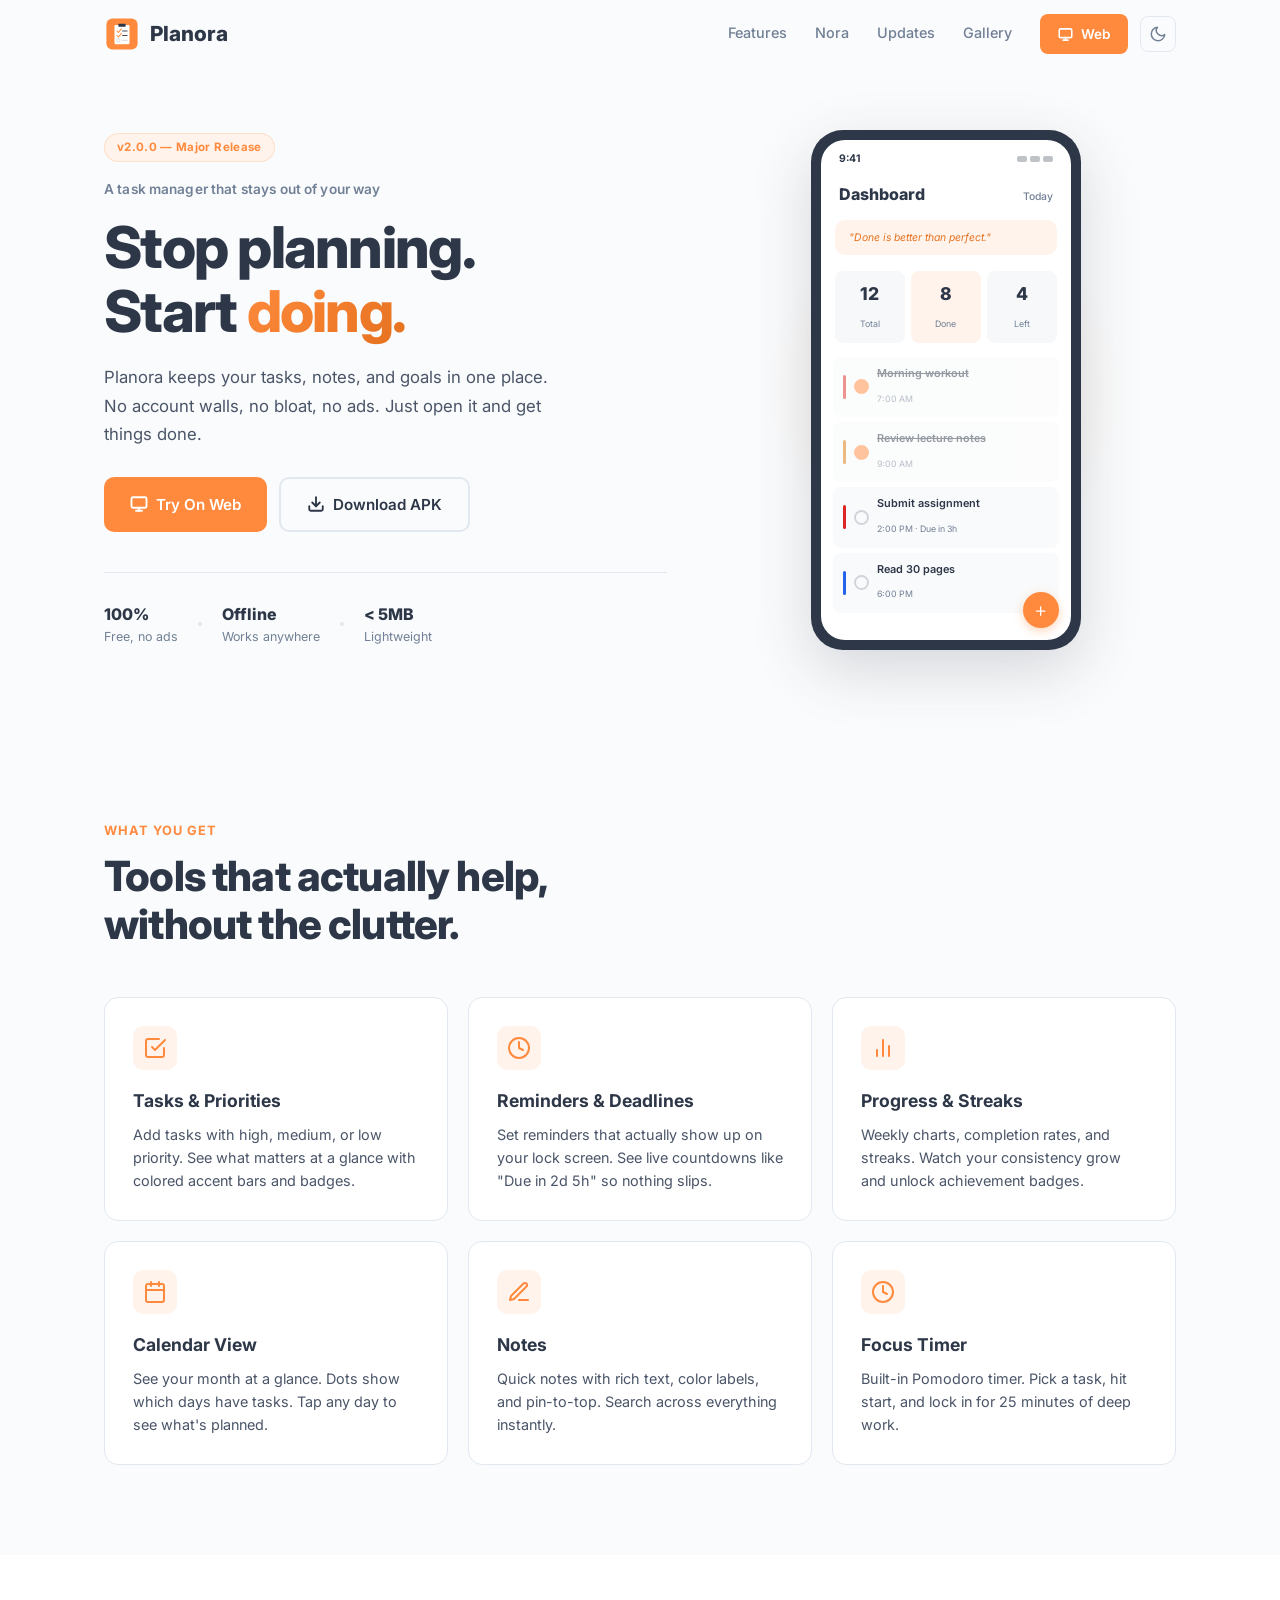
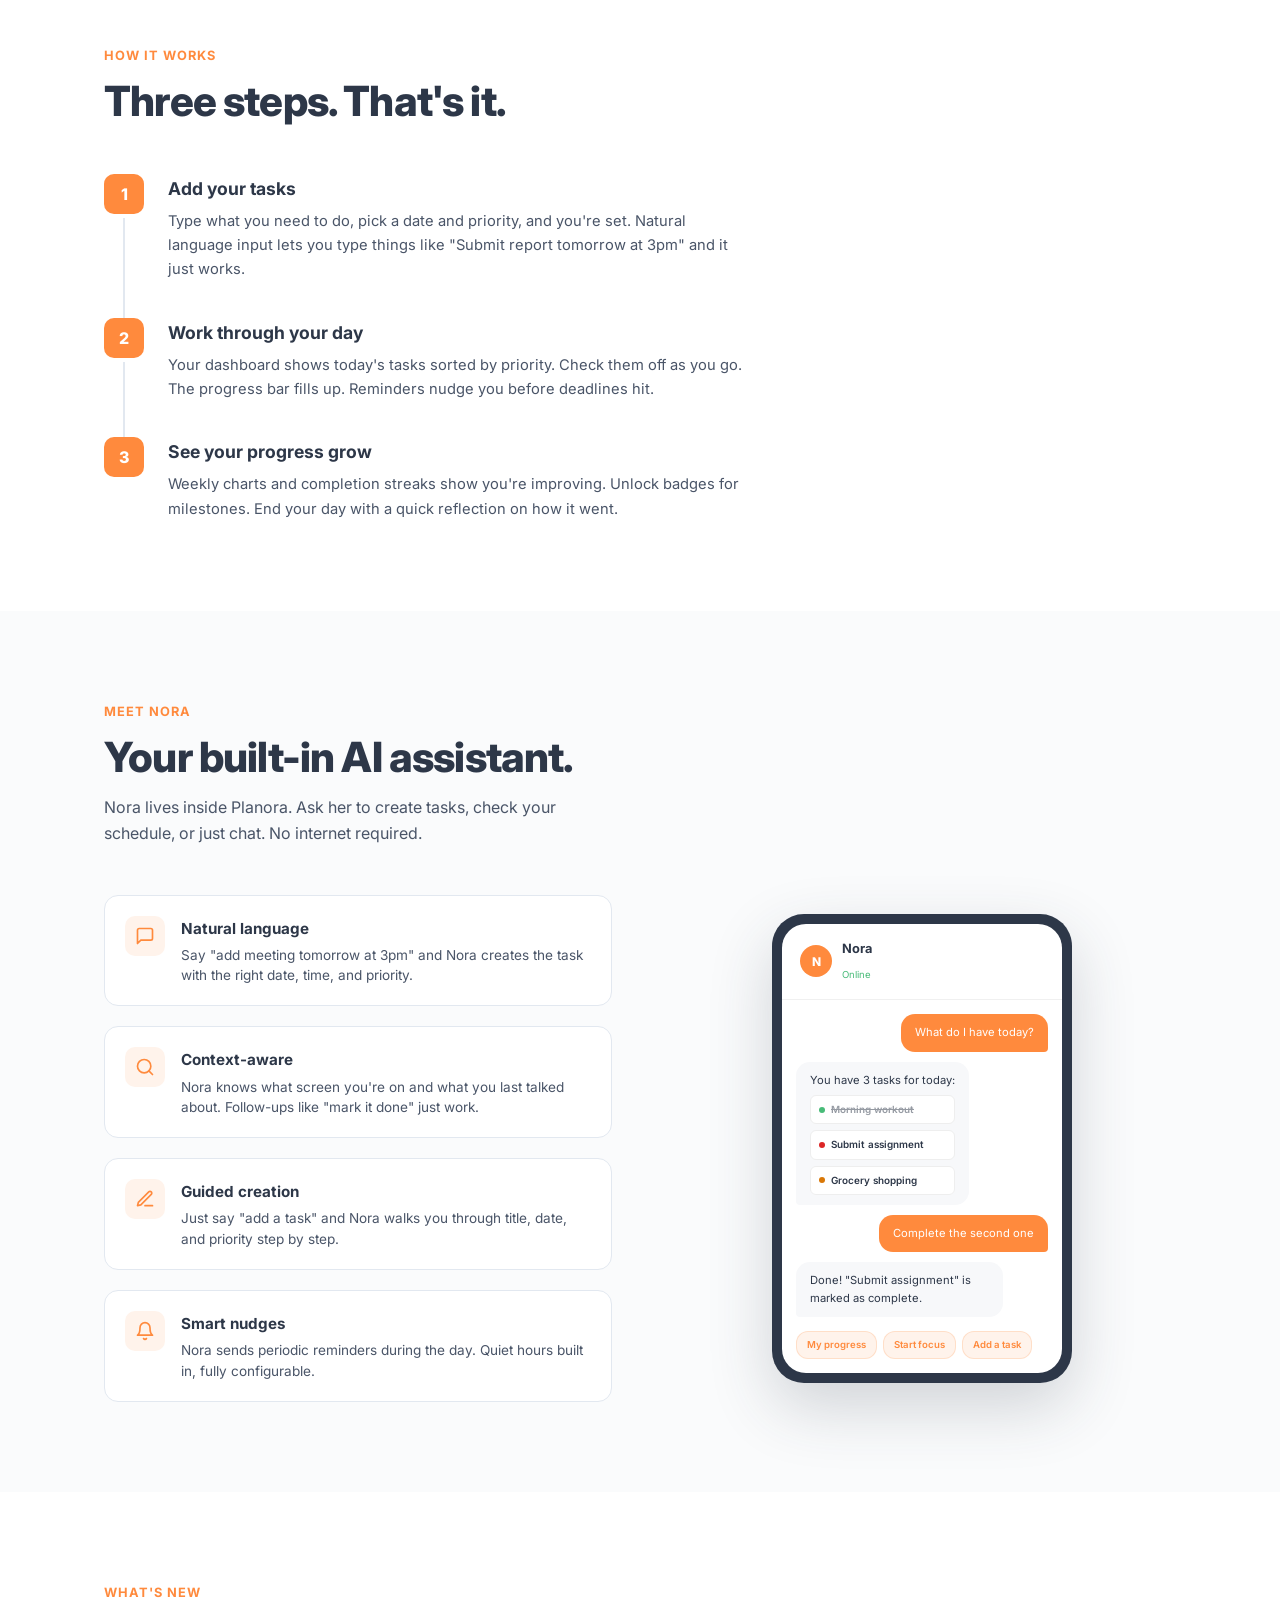
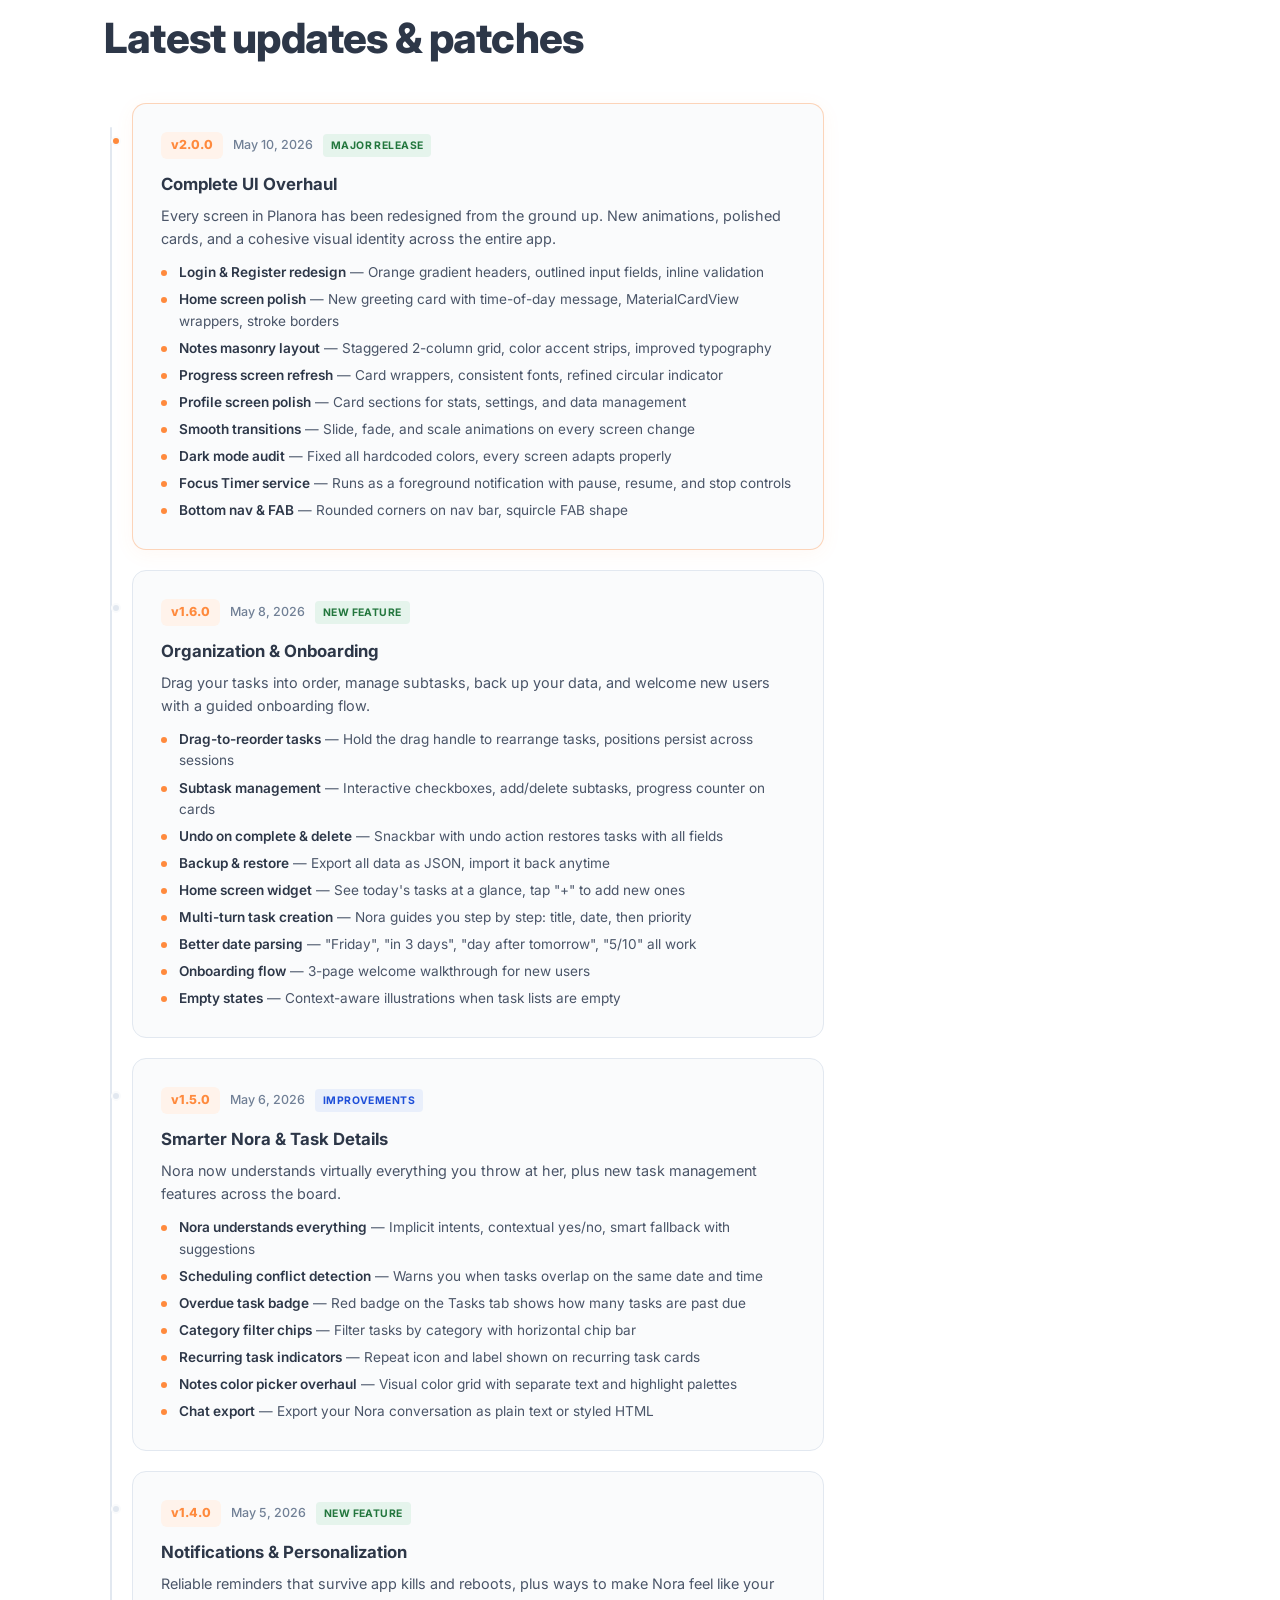
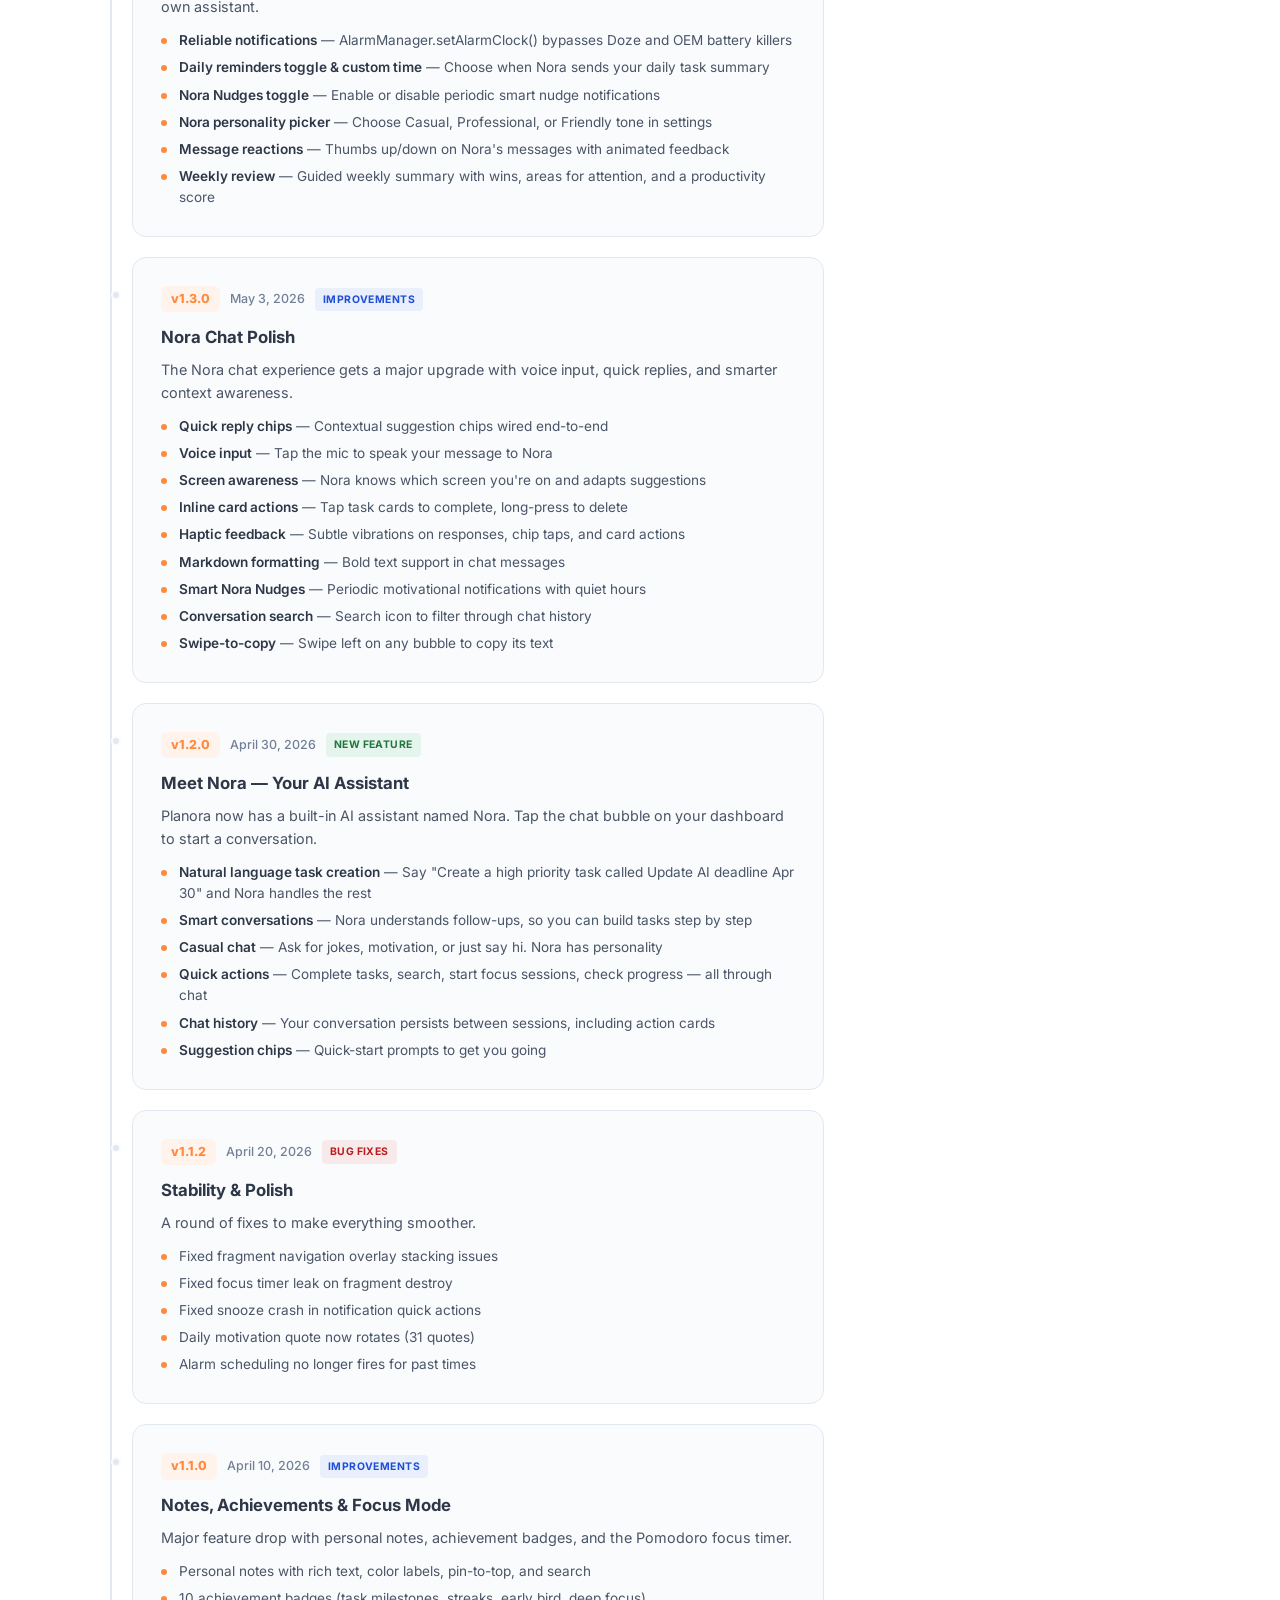
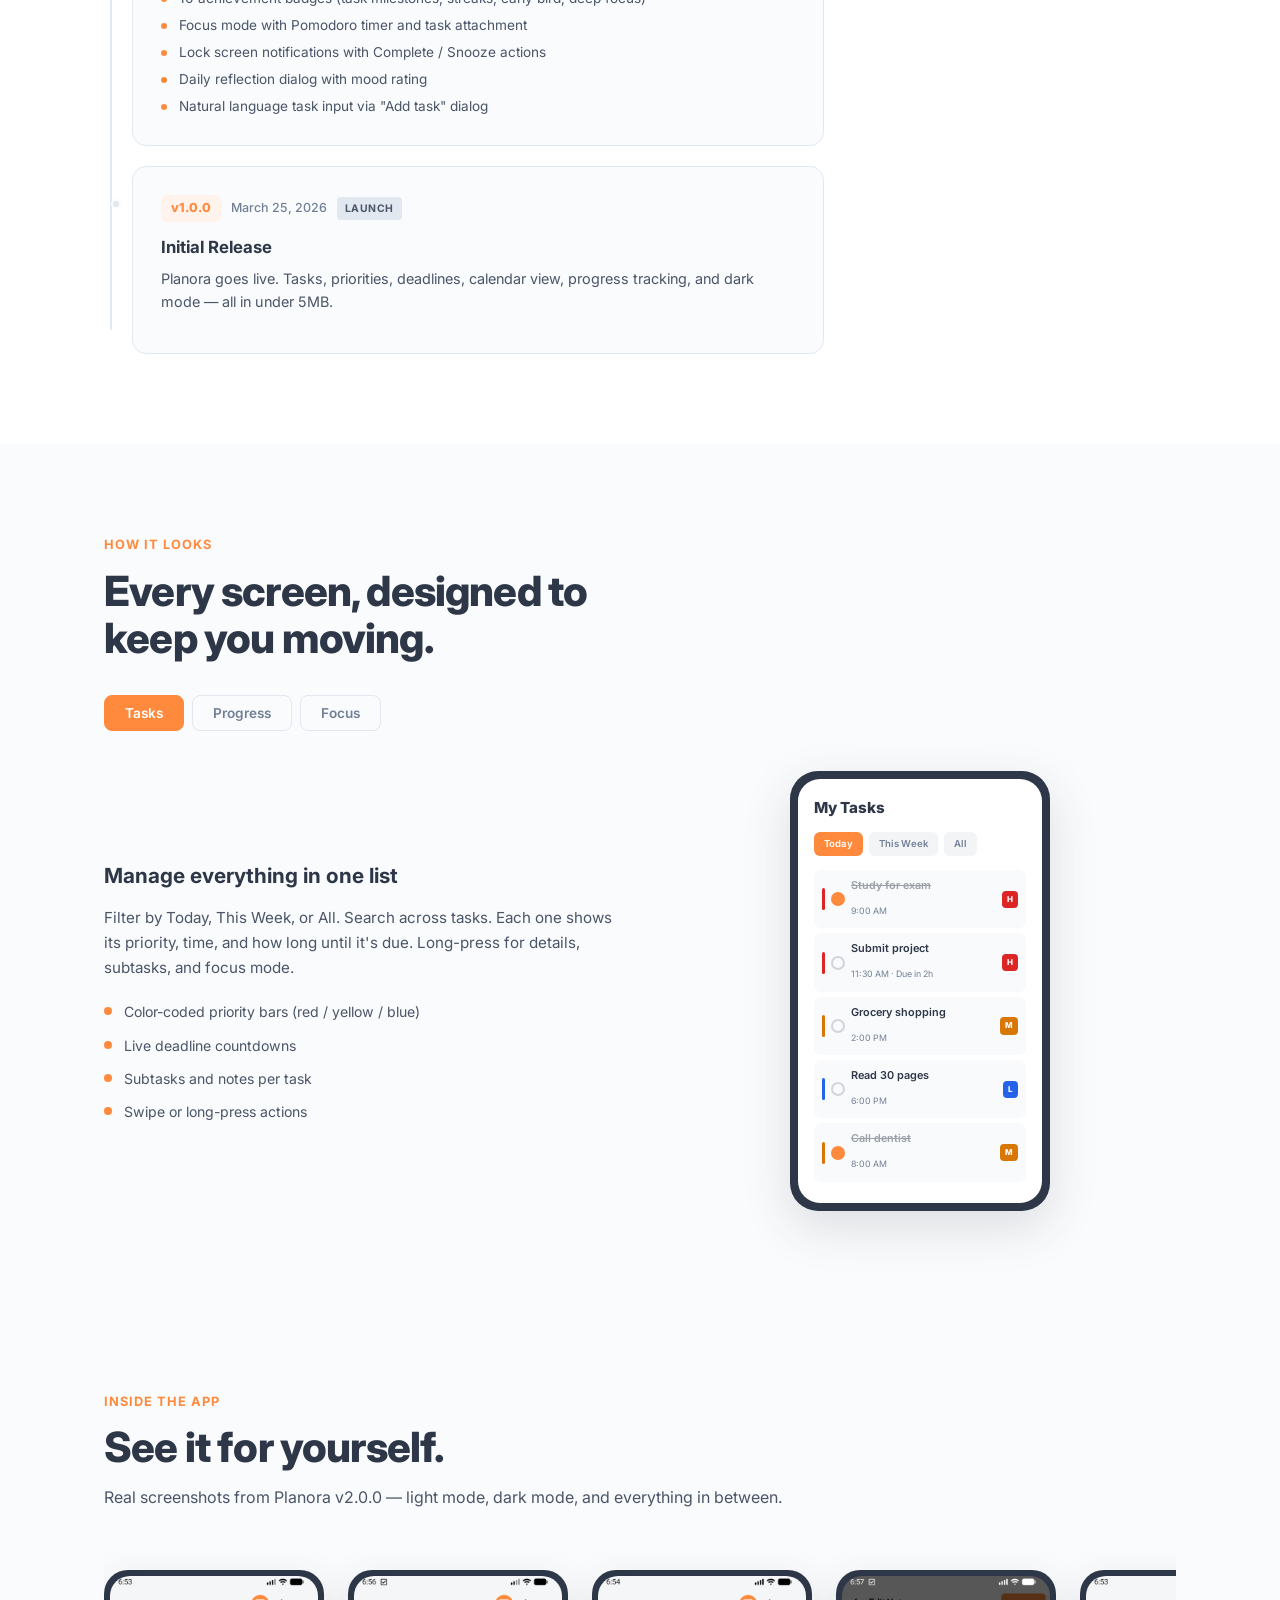
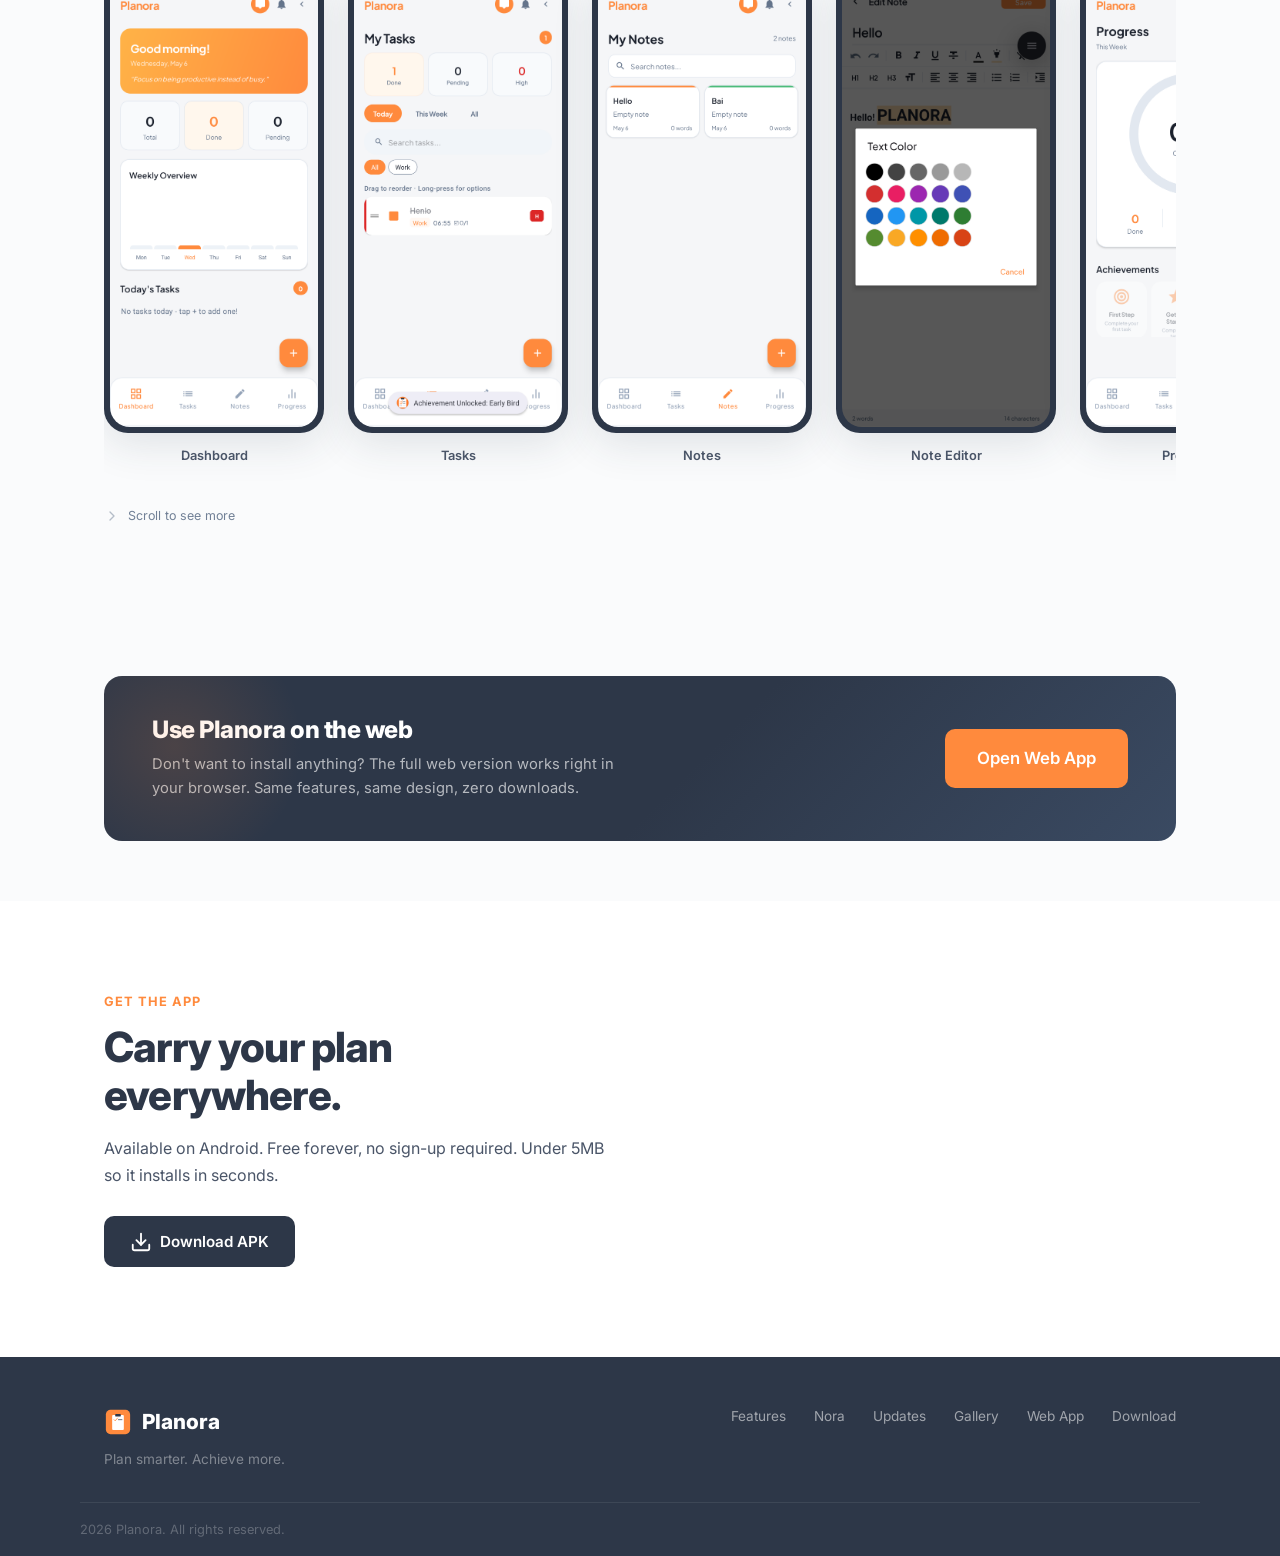
==== commit e59e8e27: "fixed repo of gallery" ====
--- a/index.html
+++ b/index.html
@@ -576,35 +576,35 @@
             <p>Real screenshots from Planora v2.0.0 — light mode, dark mode, and everything in between.</p>
             <div class="gallery-track">
                 <div class="gallery-item">
-                    <div class="gallery-phone"><img src="../docu/screenshots/dashboard_home.png" alt="Dashboard" loading="lazy"></div>
+                    <div class="gallery-phone"><img src="screenshots/dashboard_home.png" alt="Dashboard" loading="lazy"></div>
                     <div class="gallery-label">Dashboard</div>
                 </div>
                 <div class="gallery-item">
-                    <div class="gallery-phone"><img src="../docu/screenshots/task_screen.png" alt="Tasks" loading="lazy"></div>
+                    <div class="gallery-phone"><img src="screenshots/task_screen.png" alt="Tasks" loading="lazy"></div>
                     <div class="gallery-label">Tasks</div>
                 </div>
                 <div class="gallery-item">
-                    <div class="gallery-phone"><img src="../docu/screenshots/notes_screen.png" alt="Notes" loading="lazy"></div>
+                    <div class="gallery-phone"><img src="screenshots/notes_screen.png" alt="Notes" loading="lazy"></div>
                     <div class="gallery-label">Notes</div>
                 </div>
                 <div class="gallery-item">
-                    <div class="gallery-phone"><img src="../docu/screenshots/note_editor.png" alt="Note Editor" loading="lazy"></div>
+                    <div class="gallery-phone"><img src="screenshots/note_editor.png" alt="Note Editor" loading="lazy"></div>
                     <div class="gallery-label">Note Editor</div>
                 </div>
                 <div class="gallery-item">
-                    <div class="gallery-phone"><img src="../docu/screenshots/progress_screen.png" alt="Progress" loading="lazy"></div>
+                    <div class="gallery-phone"><img src="screenshots/progress_screen.png" alt="Progress" loading="lazy"></div>
                     <div class="gallery-label">Progress</div>
                 </div>
                 <div class="gallery-item">
-                    <div class="gallery-phone"><img src="../docu/screenshots/focus_screeen.png" alt="Focus Timer" loading="lazy"></div>
+                    <div class="gallery-phone"><img src="screenshots/focus_screeen.png" alt="Focus Timer" loading="lazy"></div>
                     <div class="gallery-label">Focus Timer</div>
                 </div>
                 <div class="gallery-item">
-                    <div class="gallery-phone"><img src="../docu/screenshots/calendar_screen.png" alt="Calendar" loading="lazy"></div>
+                    <div class="gallery-phone"><img src="screenshots/calendar_screen.png" alt="Calendar" loading="lazy"></div>
                     <div class="gallery-label">Calendar</div>
                 </div>
                 <div class="gallery-item">
-                    <div class="gallery-phone"><img src="../docu/screenshots/dark_mode.png" alt="Dark Mode" loading="lazy"></div>
+                    <div class="gallery-phone"><img src="screenshots/dark_mode.png" alt="Dark Mode" loading="lazy"></div>
                     <div class="gallery-label">Dark Mode</div>
                 </div>
             </div>
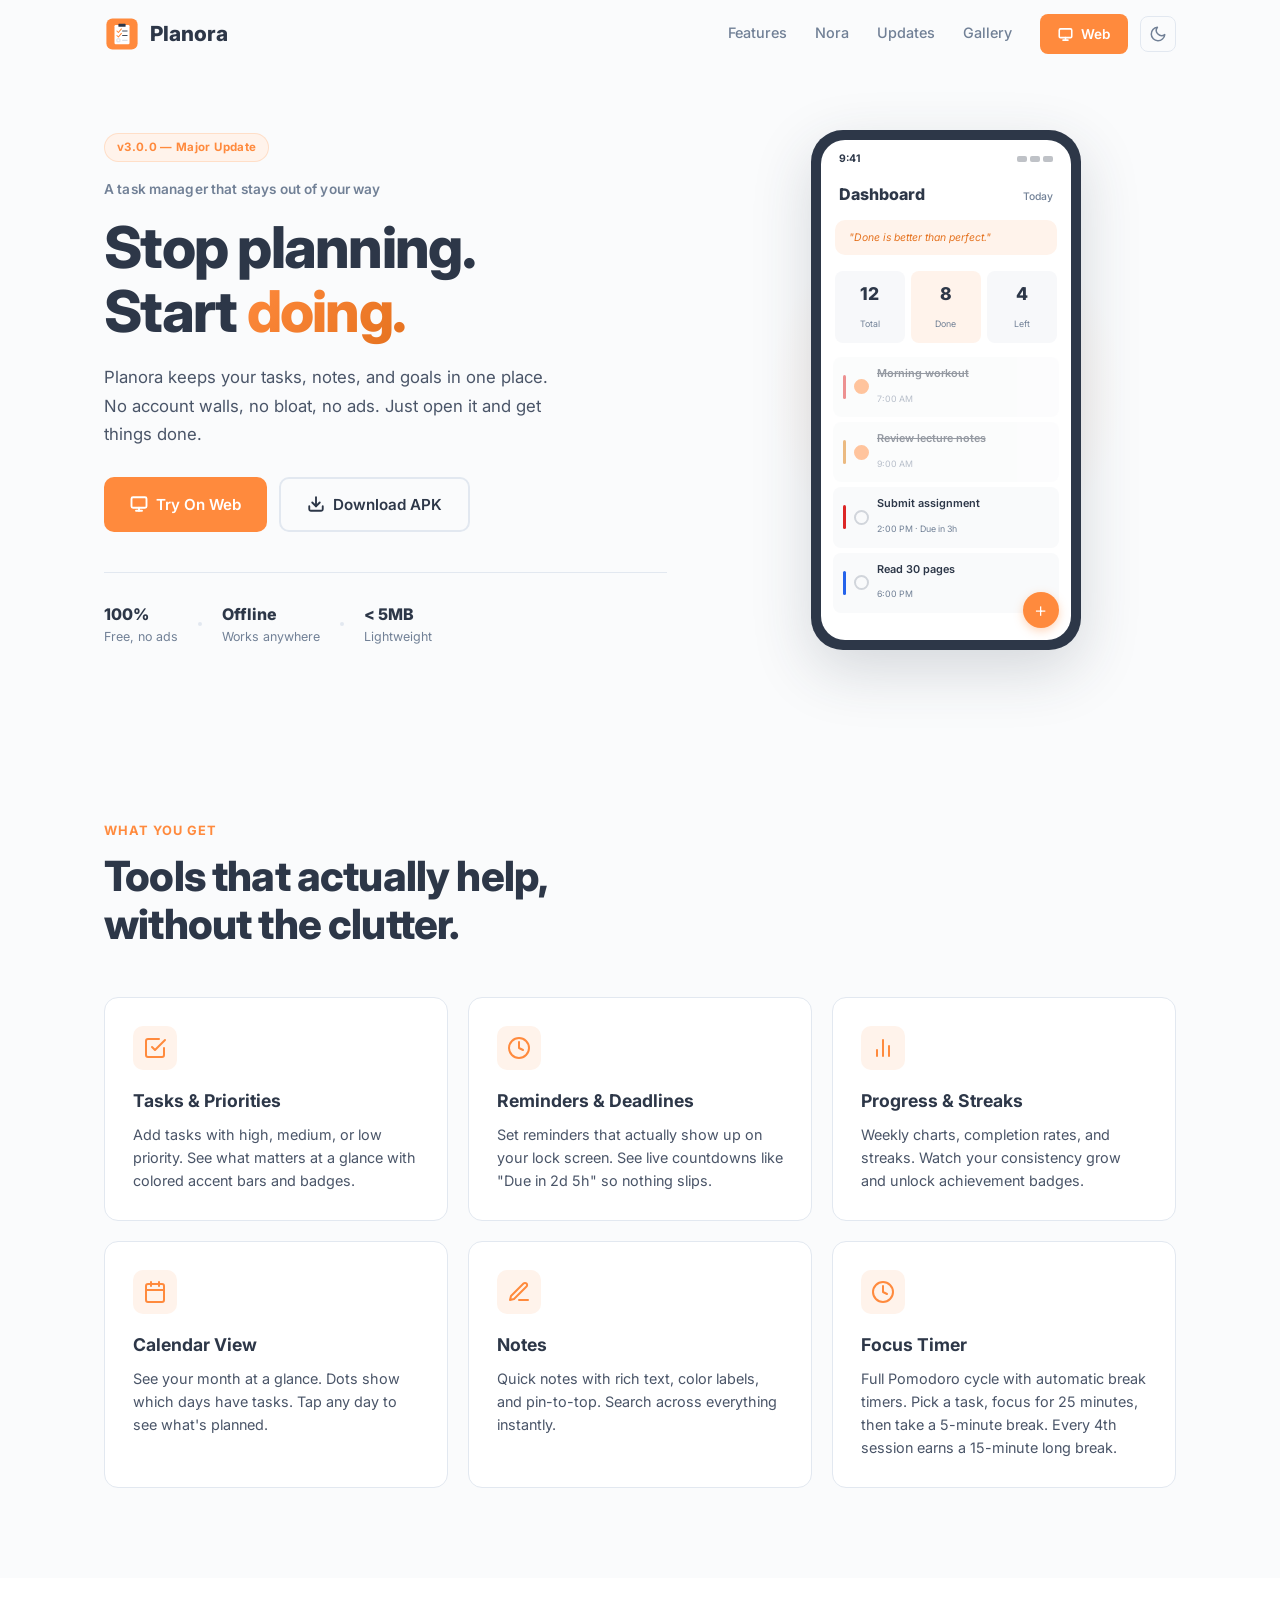
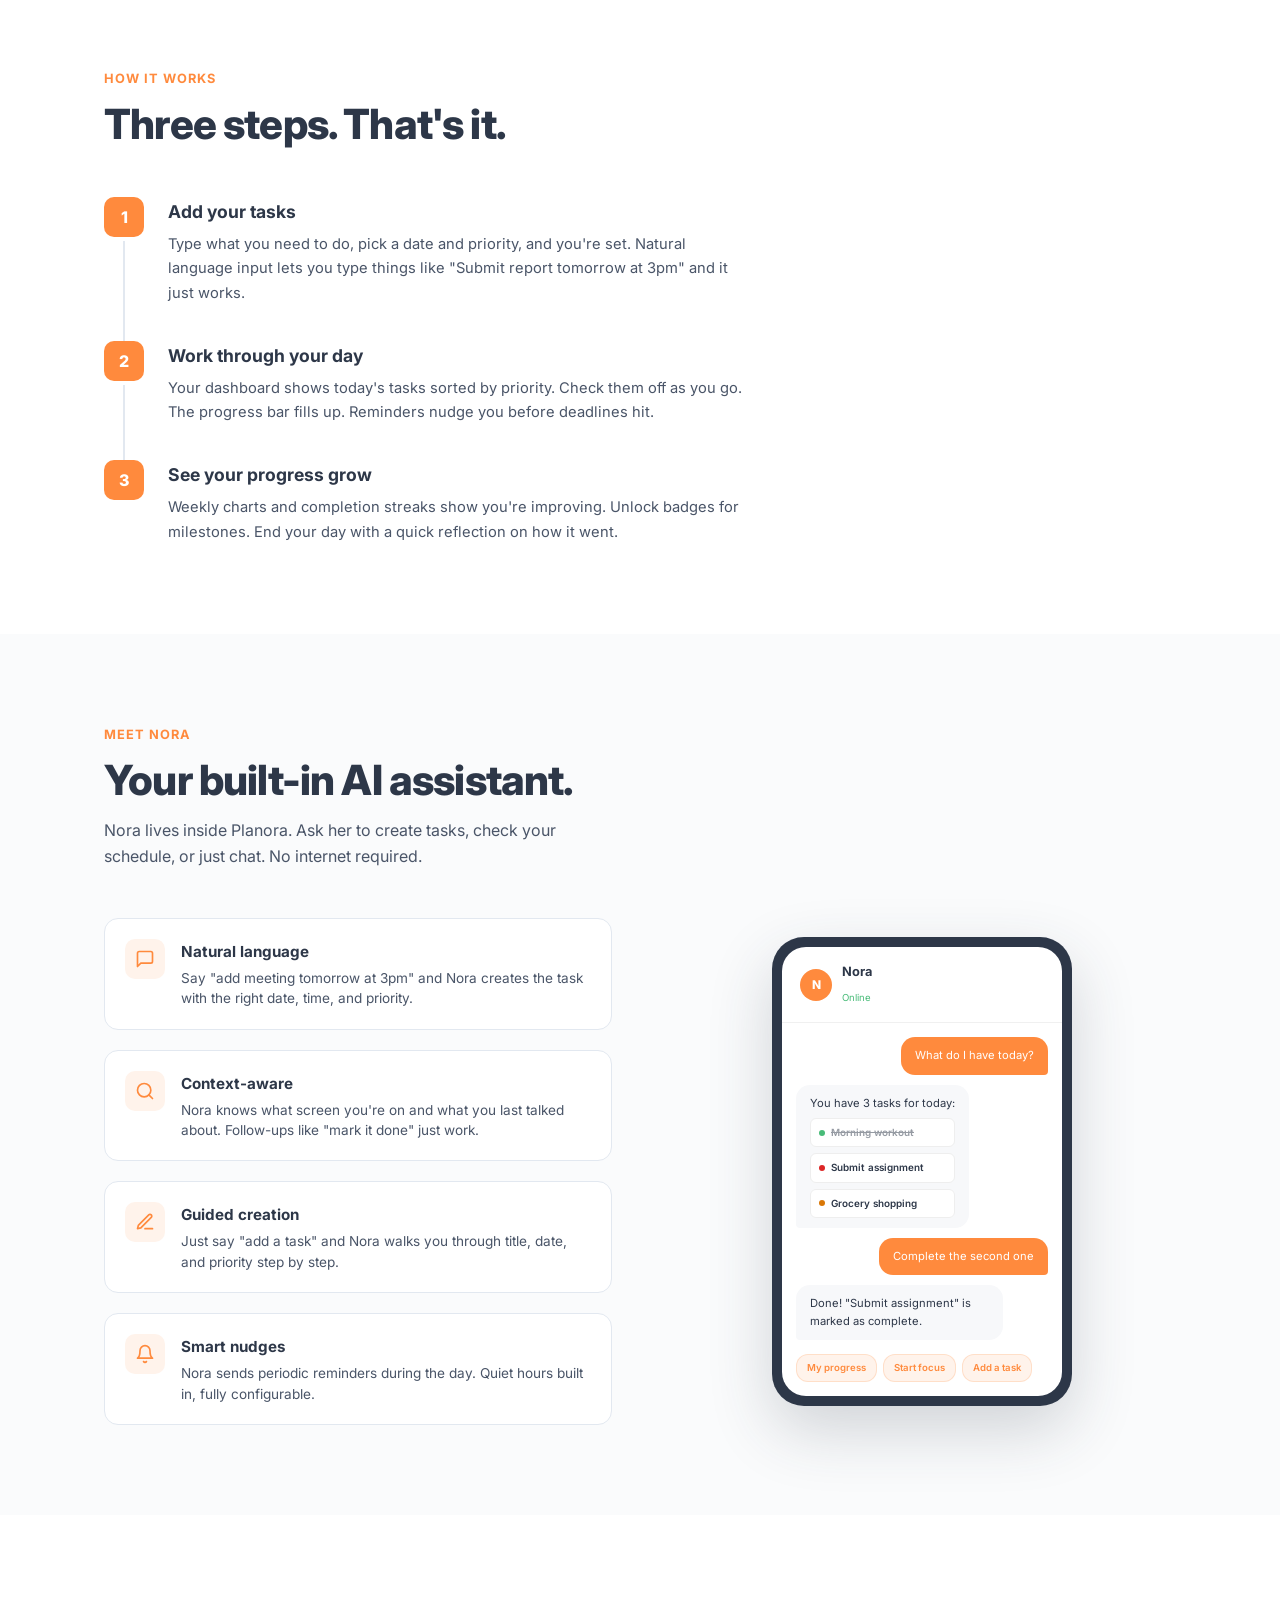
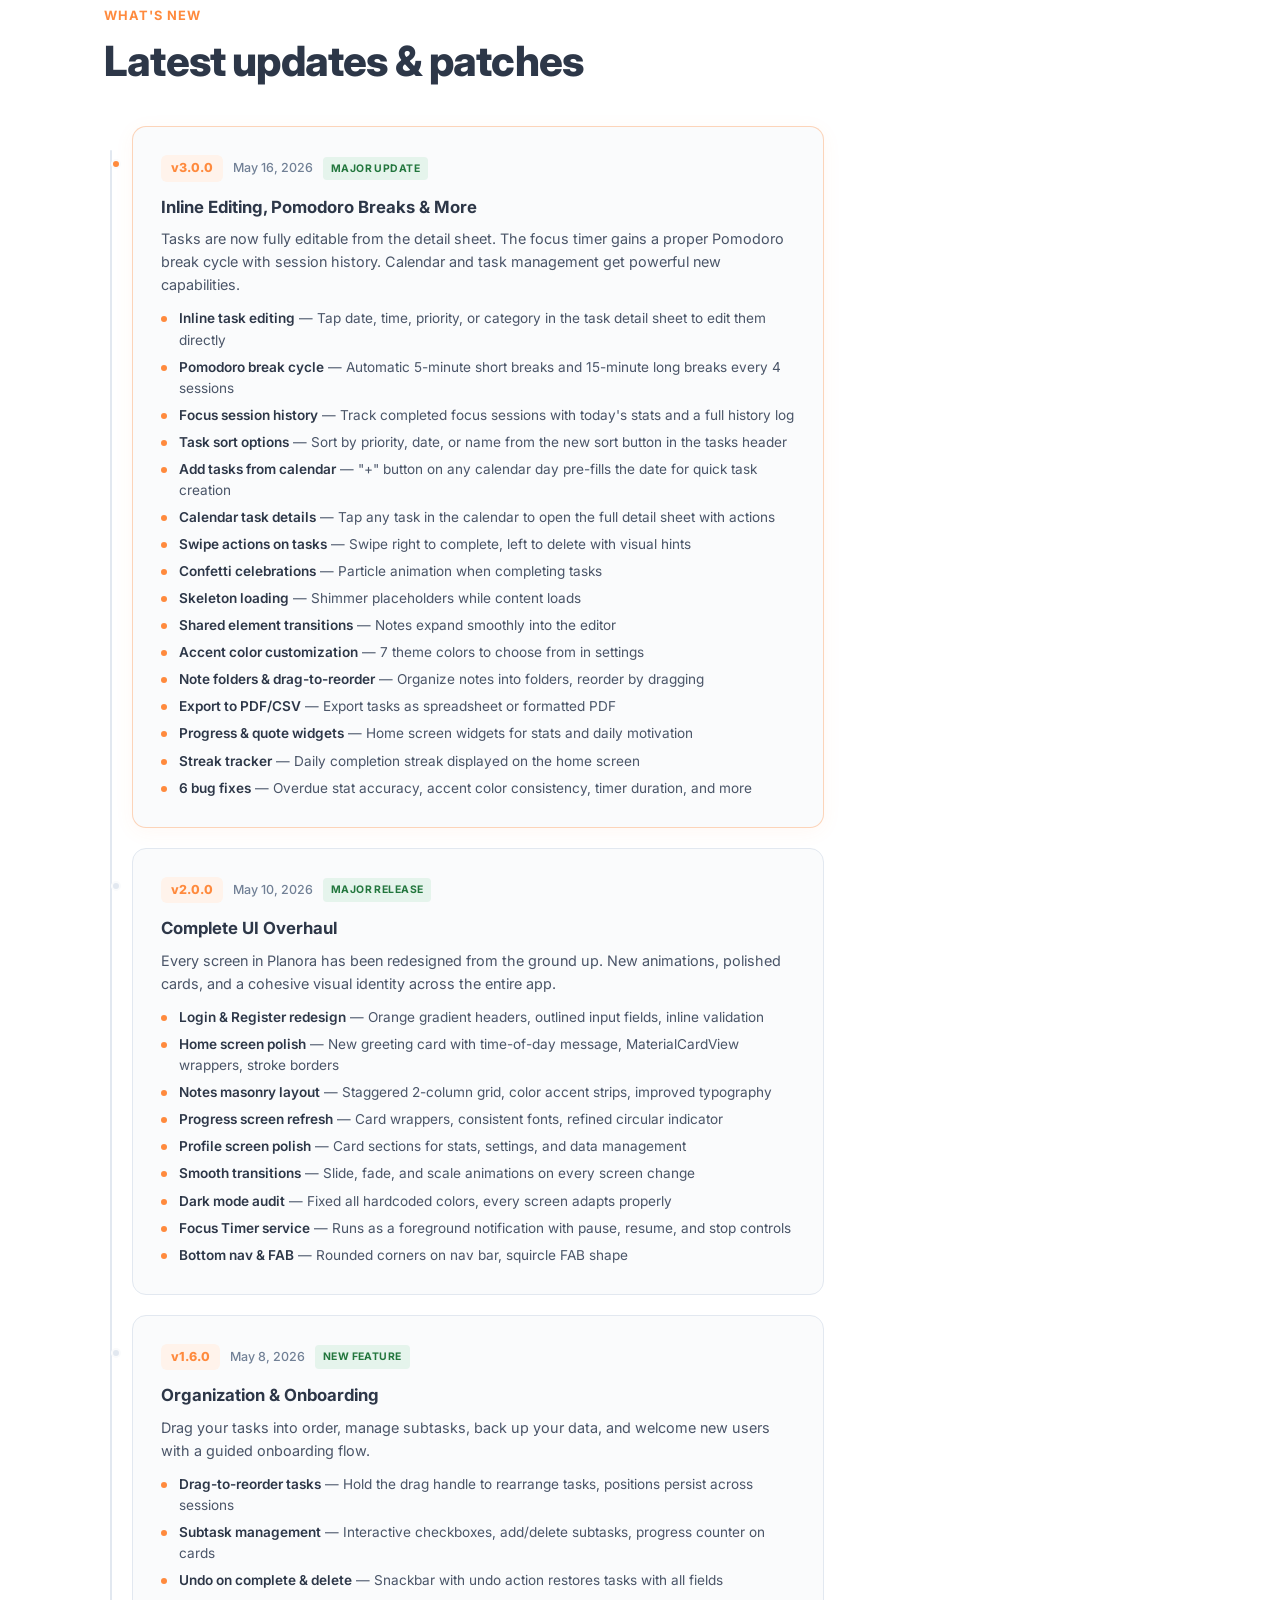
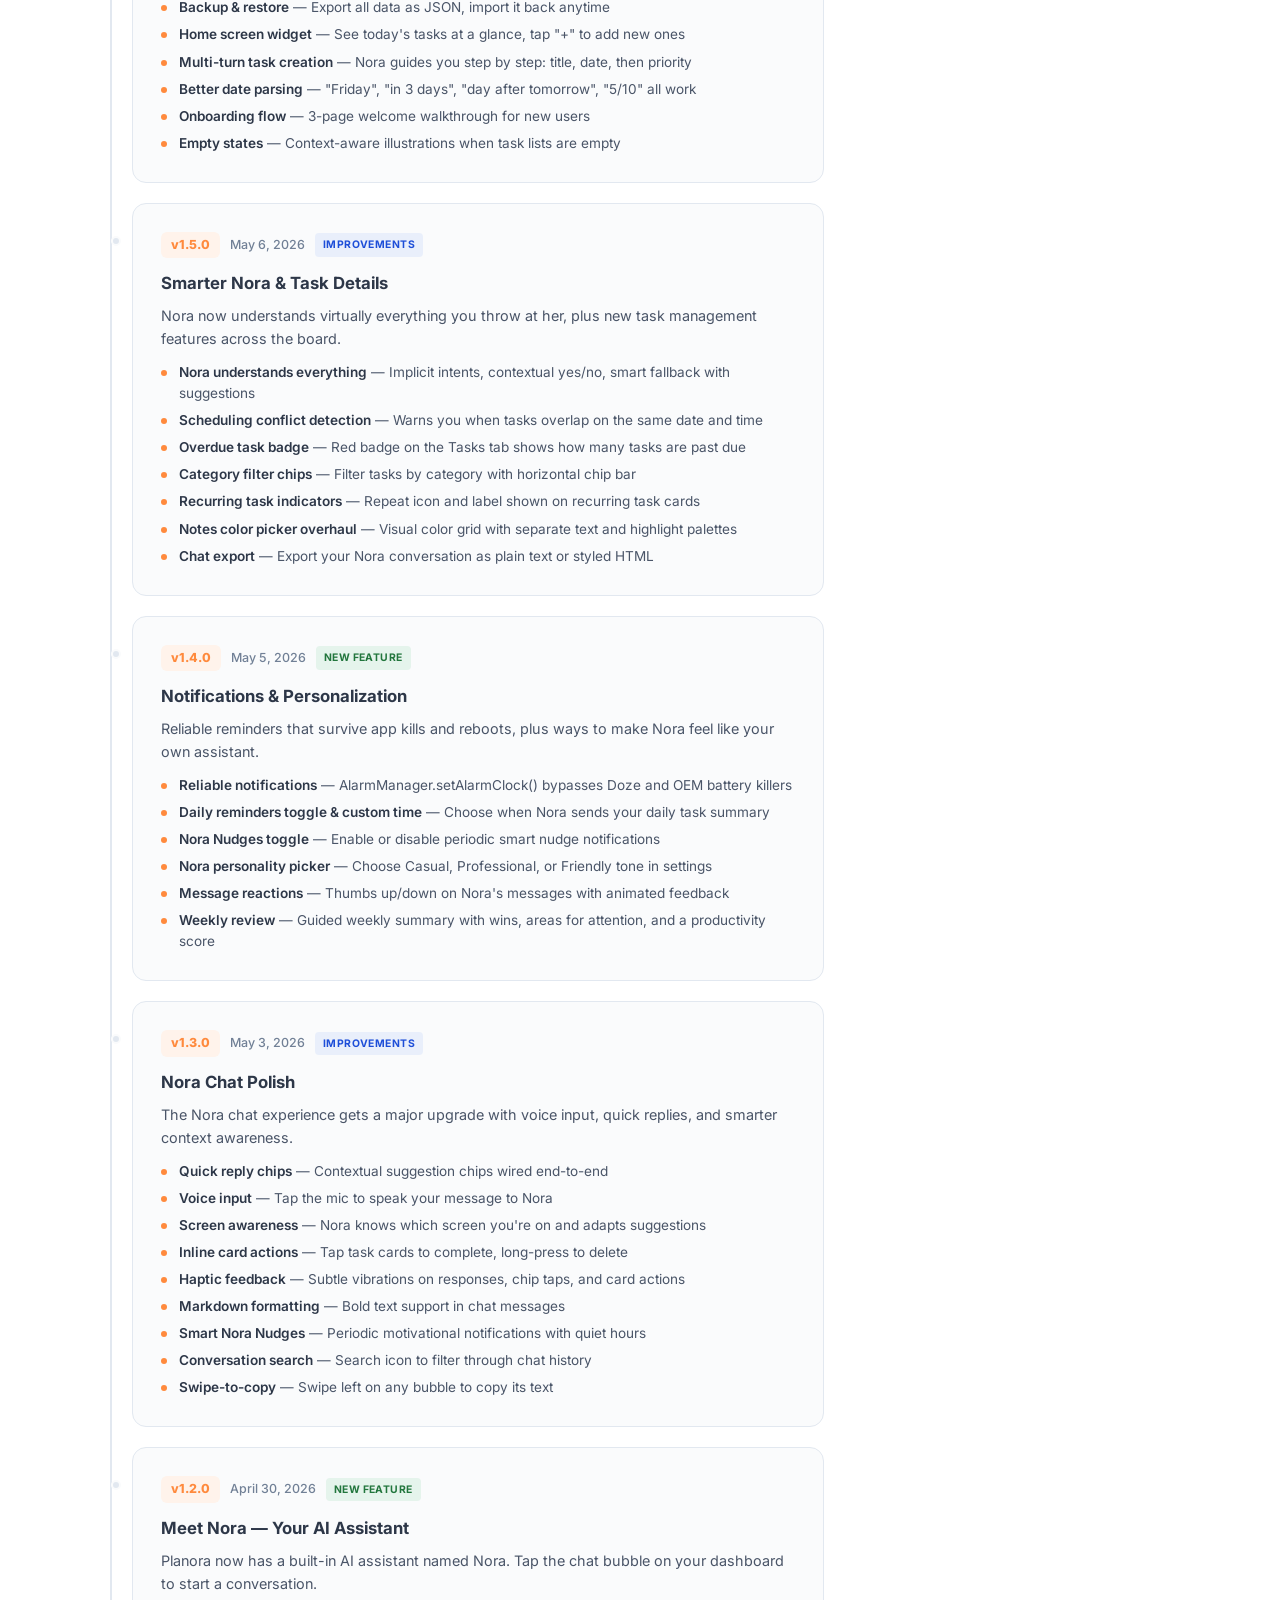
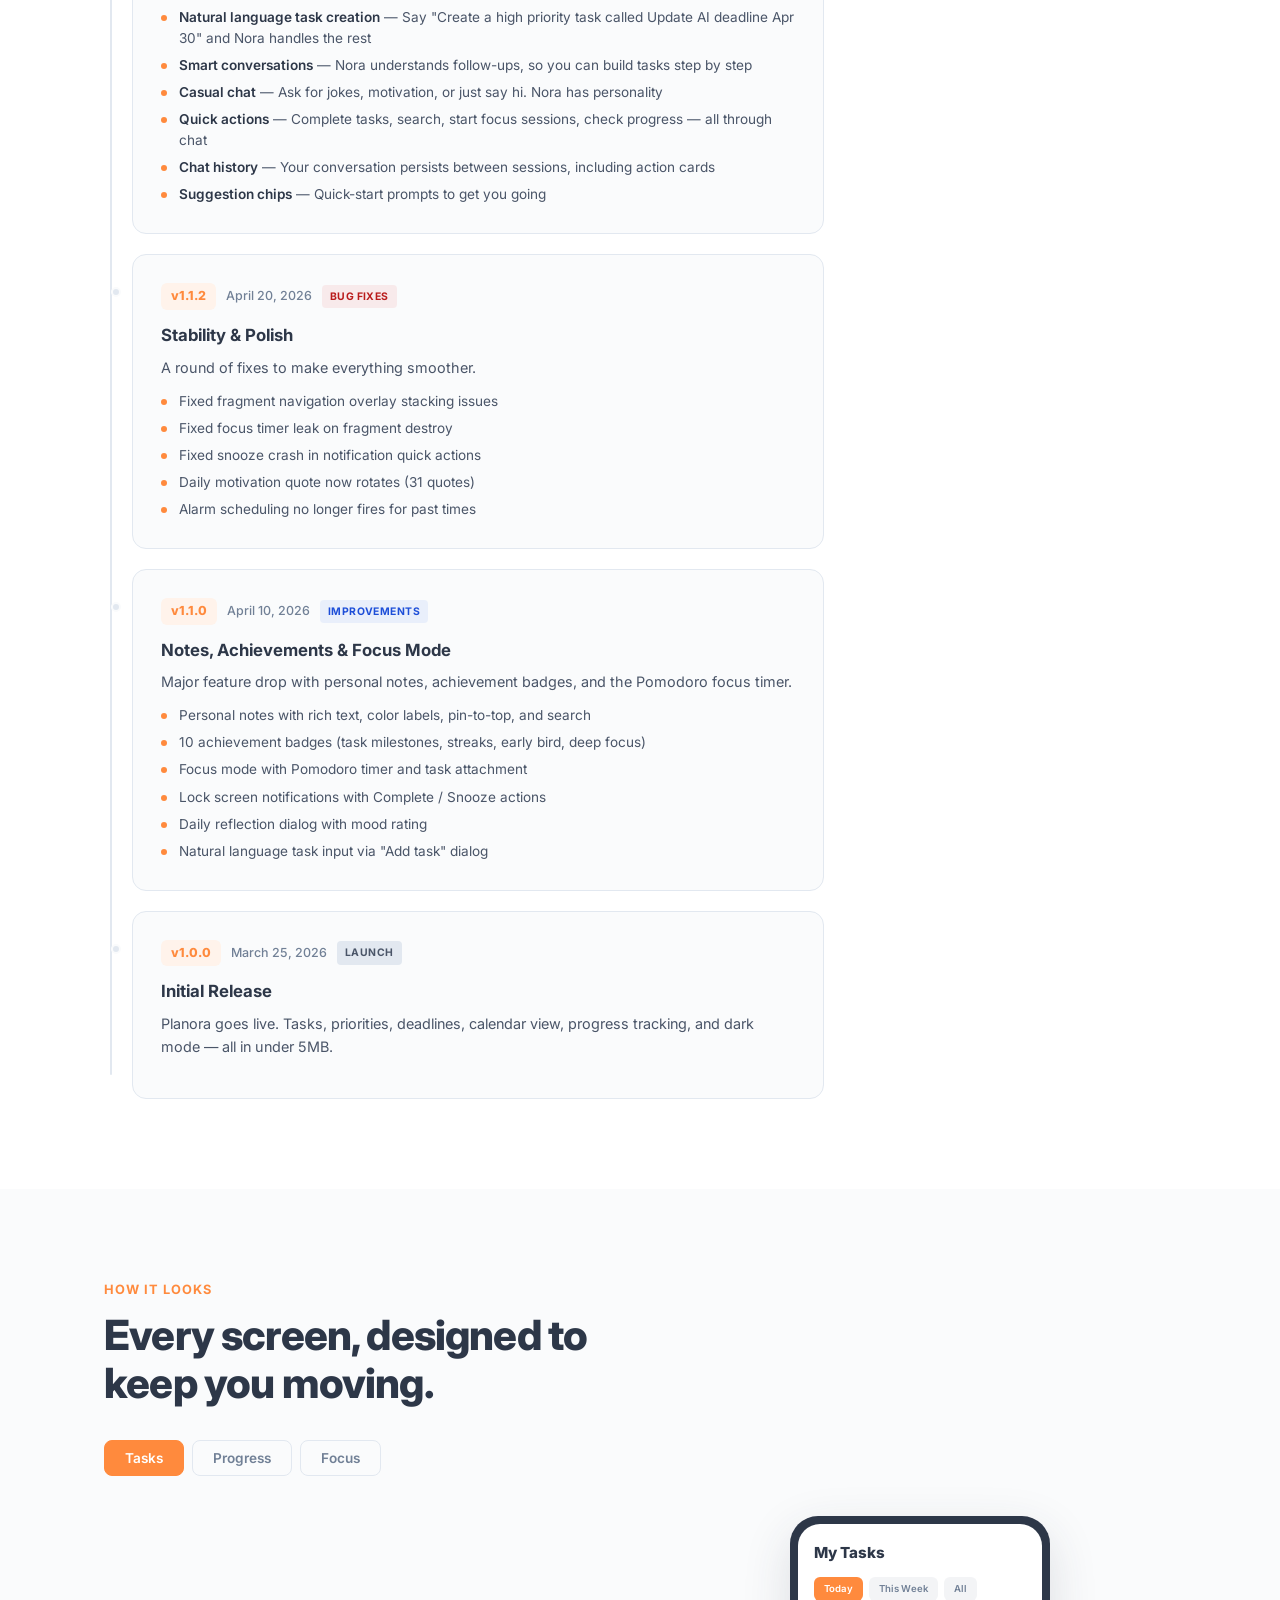
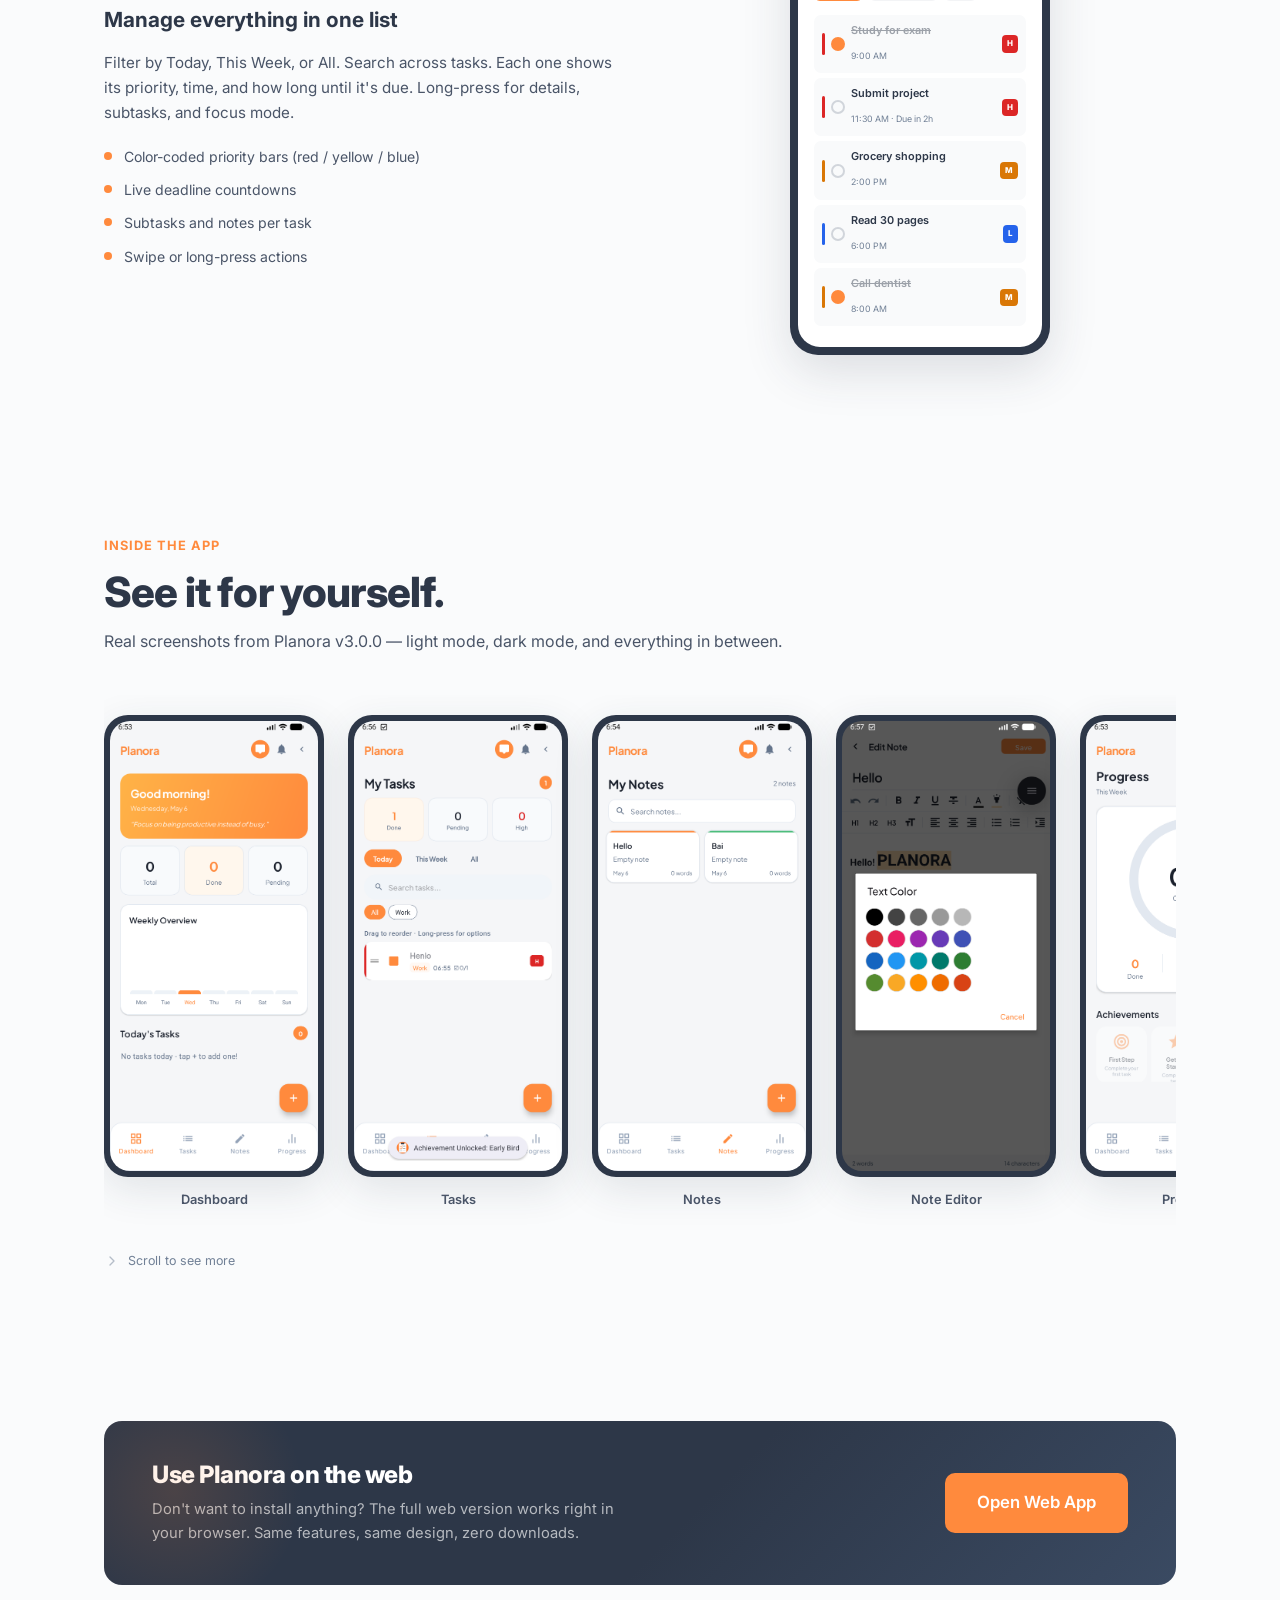
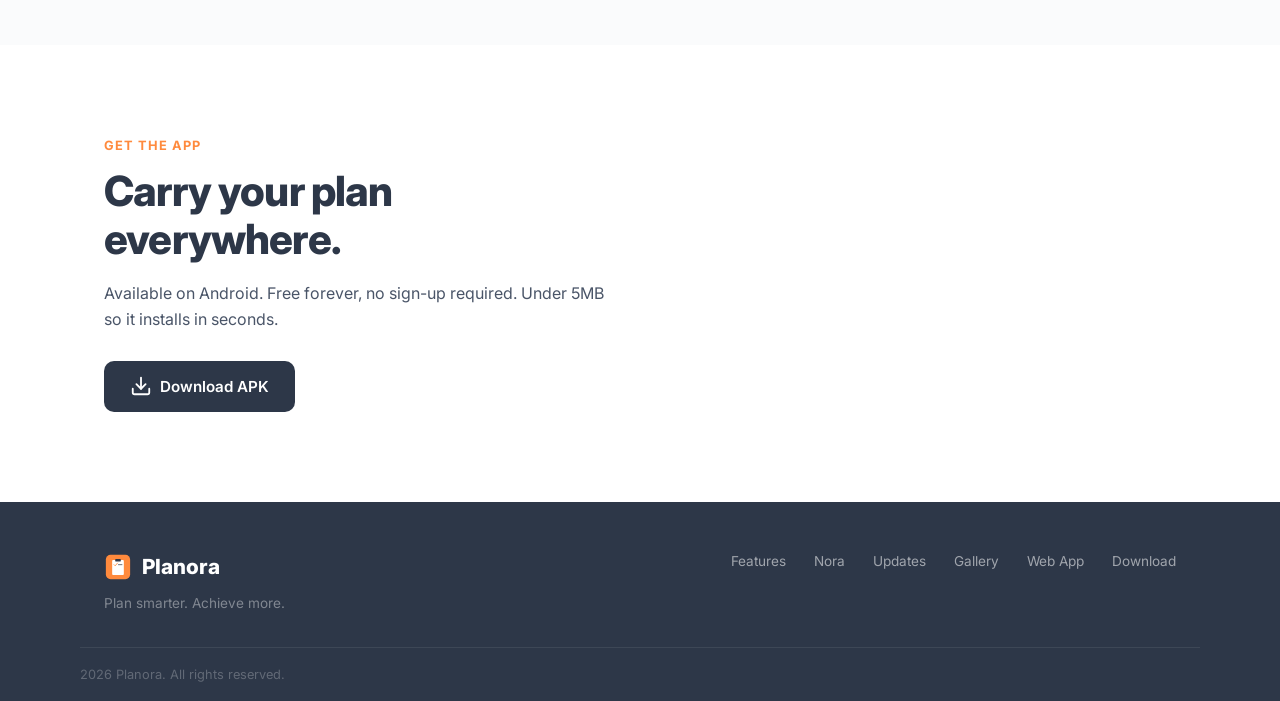
==== commit 8e267db8: "released: major-update_v3.0.0" ====
--- a/index.html
+++ b/index.html
@@ -52,7 +52,7 @@
         <div class="container">
             <div class="hero-layout">
                 <div class="hero-text">
-                    <span class="version-badge">v2.0.0 — Major Release</span>
+                    <span class="version-badge">v3.0.0 — Major Update</span>
                     <p class="hero-eyebrow">A task manager that stays out of your way</p>
                     <h1>Stop planning.<br>Start <span class="highlight">doing.</span></h1>
                     <p class="hero-desc">Planora keeps your tasks, notes, and goals in one place. No account walls, no bloat, no ads. Just open it and get things done.</p>
@@ -61,7 +61,7 @@
                             <svg width="18" height="18" viewBox="0 0 24 24" fill="none" stroke="currentColor" stroke-width="2.5" stroke-linecap="round" stroke-linejoin="round"><rect x="2" y="3" width="20" height="14" rx="2"/><line x1="8" y1="21" x2="16" y2="21"/><line x1="12" y1="17" x2="12" y2="21"/></svg>
                             Try On Web
                         </a>
-                        <a href="https://www.mediafire.com/file/4m67jdb3ktlst88/planora_major-release_v2.0.0.apk/file" class="btn btn-outline">
+                        <a href="https://www.mediafire.com/file/4wqi8gc6lfyg7oq/planora_major-update_v3.0.0.apk/file" class="btn btn-outline">
                             <svg width="18" height="18" viewBox="0 0 24 24" fill="none" stroke="currentColor" stroke-width="2.5" stroke-linecap="round" stroke-linejoin="round"><path d="M21 15v4a2 2 0 01-2 2H5a2 2 0 01-2-2v-4"/><polyline points="7 10 12 15 17 10"/><line x1="12" y1="15" x2="12" y2="3"/></svg>
                             Download APK
                         </a>
@@ -178,7 +178,7 @@
                         <svg width="24" height="24" viewBox="0 0 24 24" fill="none" stroke="#FF8A3D" stroke-width="2" stroke-linecap="round" stroke-linejoin="round"><circle cx="12" cy="12" r="10"/><path d="M12 6v6l4 2"/></svg>
                     </div>
                     <h3>Focus Timer</h3>
-                    <p>Built-in Pomodoro timer. Pick a task, hit start, and lock in for 25 minutes of deep work.</p>
+                    <p>Full Pomodoro cycle with automatic break timers. Pick a task, focus for 25 minutes, then take a 5-minute break. Every 4th session earns a 15-minute long break.</p>
                 </div>
             </div>
         </div>
@@ -300,6 +300,34 @@
             <div class="updates-timeline">
 
                 <div class="update-card latest">
+                    <div class="update-header">
+                        <span class="update-version">v3.0.0</span>
+                        <span class="update-date">May 16, 2026</span>
+                        <span class="update-tag new">Major Update</span>
+                    </div>
+                    <h3>Inline Editing, Pomodoro Breaks &amp; More</h3>
+                    <p>Tasks are now fully editable from the detail sheet. The focus timer gains a proper Pomodoro break cycle with session history. Calendar and task management get powerful new capabilities.</p>
+                    <ul class="update-list">
+                        <li><strong>Inline task editing</strong> — Tap date, time, priority, or category in the task detail sheet to edit them directly</li>
+                        <li><strong>Pomodoro break cycle</strong> — Automatic 5-minute short breaks and 15-minute long breaks every 4 sessions</li>
+                        <li><strong>Focus session history</strong> — Track completed focus sessions with today's stats and a full history log</li>
+                        <li><strong>Task sort options</strong> — Sort by priority, date, or name from the new sort button in the tasks header</li>
+                        <li><strong>Add tasks from calendar</strong> — "+" button on any calendar day pre-fills the date for quick task creation</li>
+                        <li><strong>Calendar task details</strong> — Tap any task in the calendar to open the full detail sheet with actions</li>
+                        <li><strong>Swipe actions on tasks</strong> — Swipe right to complete, left to delete with visual hints</li>
+                        <li><strong>Confetti celebrations</strong> — Particle animation when completing tasks</li>
+                        <li><strong>Skeleton loading</strong> — Shimmer placeholders while content loads</li>
+                        <li><strong>Shared element transitions</strong> — Notes expand smoothly into the editor</li>
+                        <li><strong>Accent color customization</strong> — 7 theme colors to choose from in settings</li>
+                        <li><strong>Note folders &amp; drag-to-reorder</strong> — Organize notes into folders, reorder by dragging</li>
+                        <li><strong>Export to PDF/CSV</strong> — Export tasks as spreadsheet or formatted PDF</li>
+                        <li><strong>Progress &amp; quote widgets</strong> — Home screen widgets for stats and daily motivation</li>
+                        <li><strong>Streak tracker</strong> — Daily completion streak displayed on the home screen</li>
+                        <li><strong>6 bug fixes</strong> — Overdue stat accuracy, accent color consistency, timer duration, and more</li>
+                    </ul>
+                </div>
+
+                <div class="update-card">
                     <div class="update-header">
                         <span class="update-version">v2.0.0</span>
                         <span class="update-date">May 10, 2026</span>
@@ -538,9 +566,9 @@
                         <h3>Deep work, built in</h3>
                         <p>The Pomodoro focus timer helps you commit to 25 minutes of uninterrupted work on a single task. Complete a session to unlock the "Deep Focus" badge.</p>
                         <ul class="preview-bullets">
-                            <li>25-minute Pomodoro sessions</li>
-                            <li>Attach a specific task</li>
-                            <li>Pause and resume anytime</li>
+                            <li>25-minute Pomodoro sessions with break cycle</li>
+                            <li>5-min short breaks, 15-min long break every 4 sessions</li>
+                            <li>Session history with today's stats</li>
                             <li>Unlocks Deep Focus achievement</li>
                         </ul>
                     </div>
@@ -573,7 +601,7 @@
         <div class="container">
             <div class="section-label">Inside the app</div>
             <h2>See it for yourself.</h2>
-            <p>Real screenshots from Planora v2.0.0 — light mode, dark mode, and everything in between.</p>
+            <p>Real screenshots from Planora v3.0.0 — light mode, dark mode, and everything in between.</p>
             <div class="gallery-track">
                 <div class="gallery-item">
                     <div class="gallery-phone"><img src="screenshots/dashboard_home.png" alt="Dashboard" loading="lazy"></div>
@@ -635,7 +663,7 @@
                 <h2>Carry your plan everywhere.</h2>
                 <p class="download-desc">Available on Android. Free forever, no sign-up required. Under 5MB so it installs in seconds.</p>
                 <div class="download-btns">
-                    <a href="https://www.mediafire.com/file/4m67jdb3ktlst88/planora_major-release_v2.0.0.apk/file" class="btn btn-dark">
+                    <a href="https://www.mediafire.com/file/4m67jdb3ktlst88/planora_major-update_v3.0.0.apk/file" class="btn btn-dark">
                         <svg width="22" height="22" viewBox="0 0 24 24" fill="none" stroke="currentColor" stroke-width="2" stroke-linecap="round" stroke-linejoin="round"><path d="M21 15v4a2 2 0 01-2 2H5a2 2 0 01-2-2v-4"/><polyline points="7 10 12 15 17 10"/><line x1="12" y1="15" x2="12" y2="3"/></svg>
                         Download APK
                     </a>
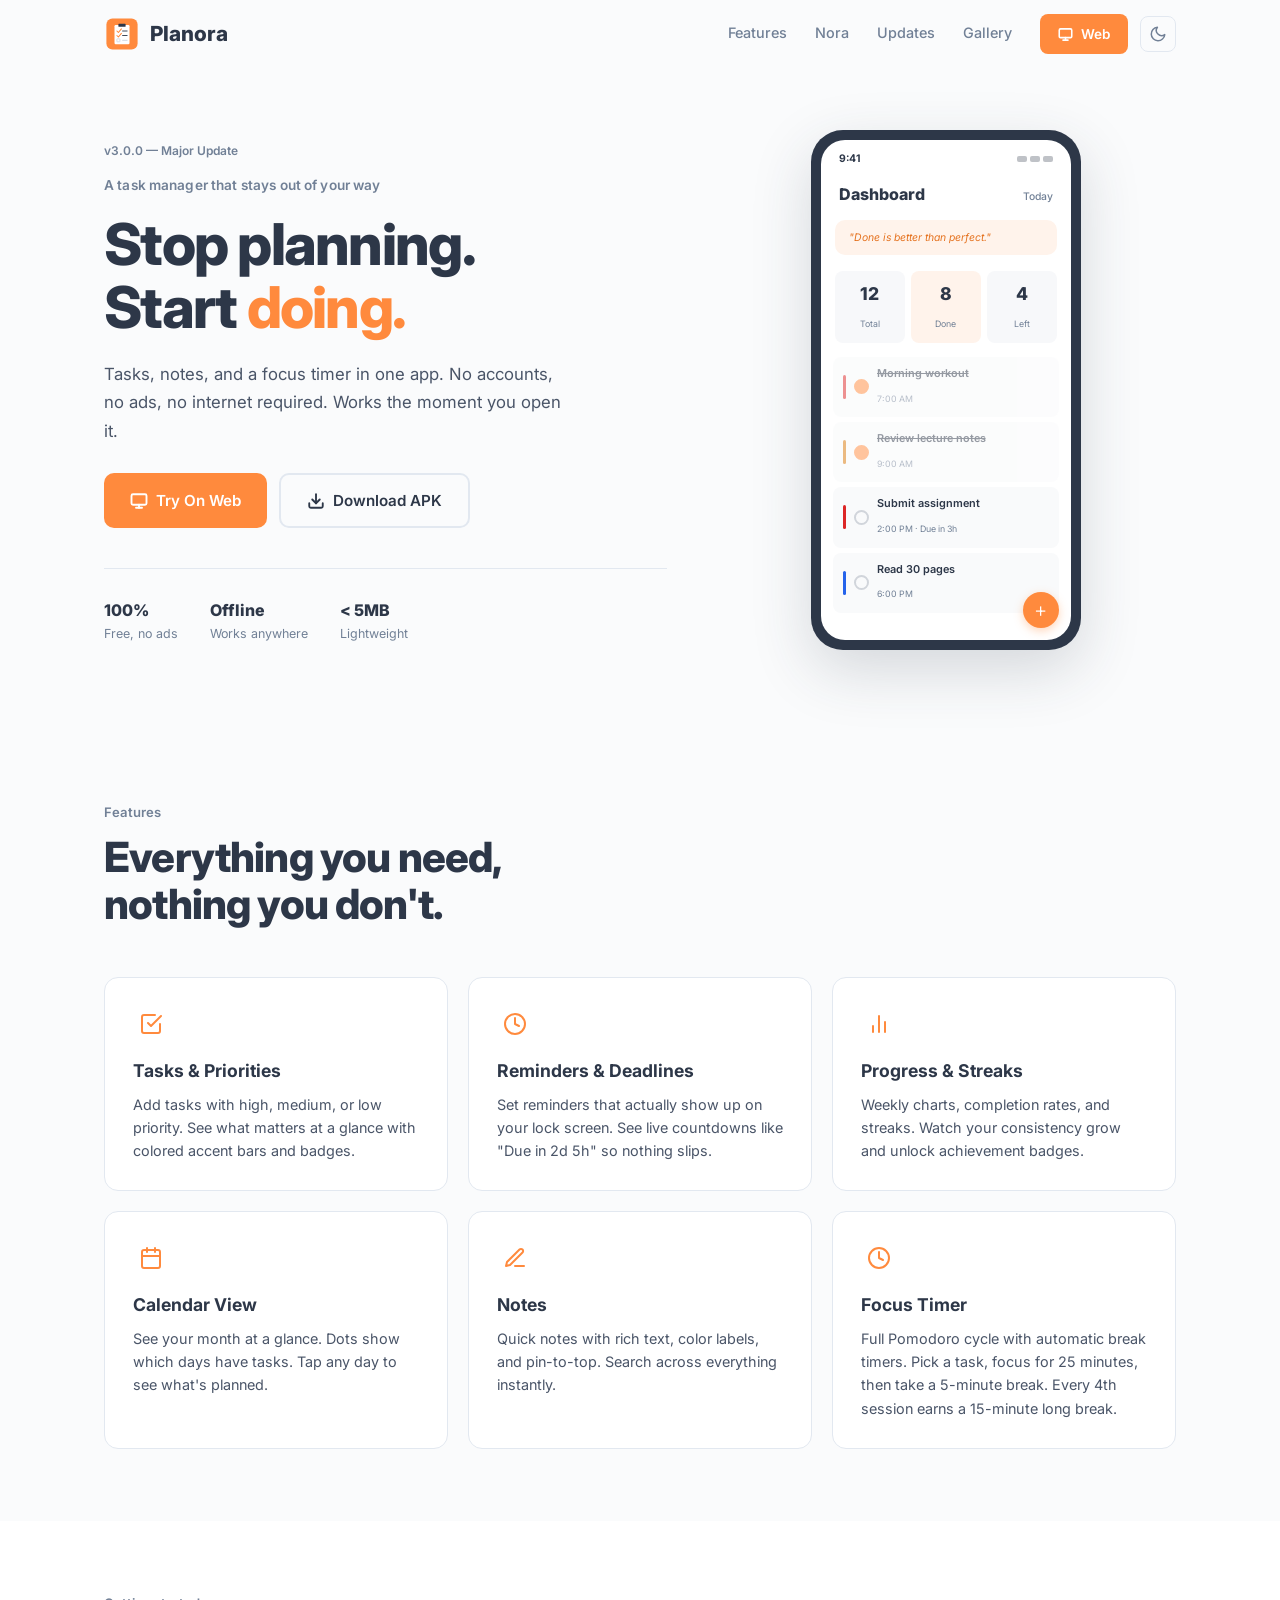
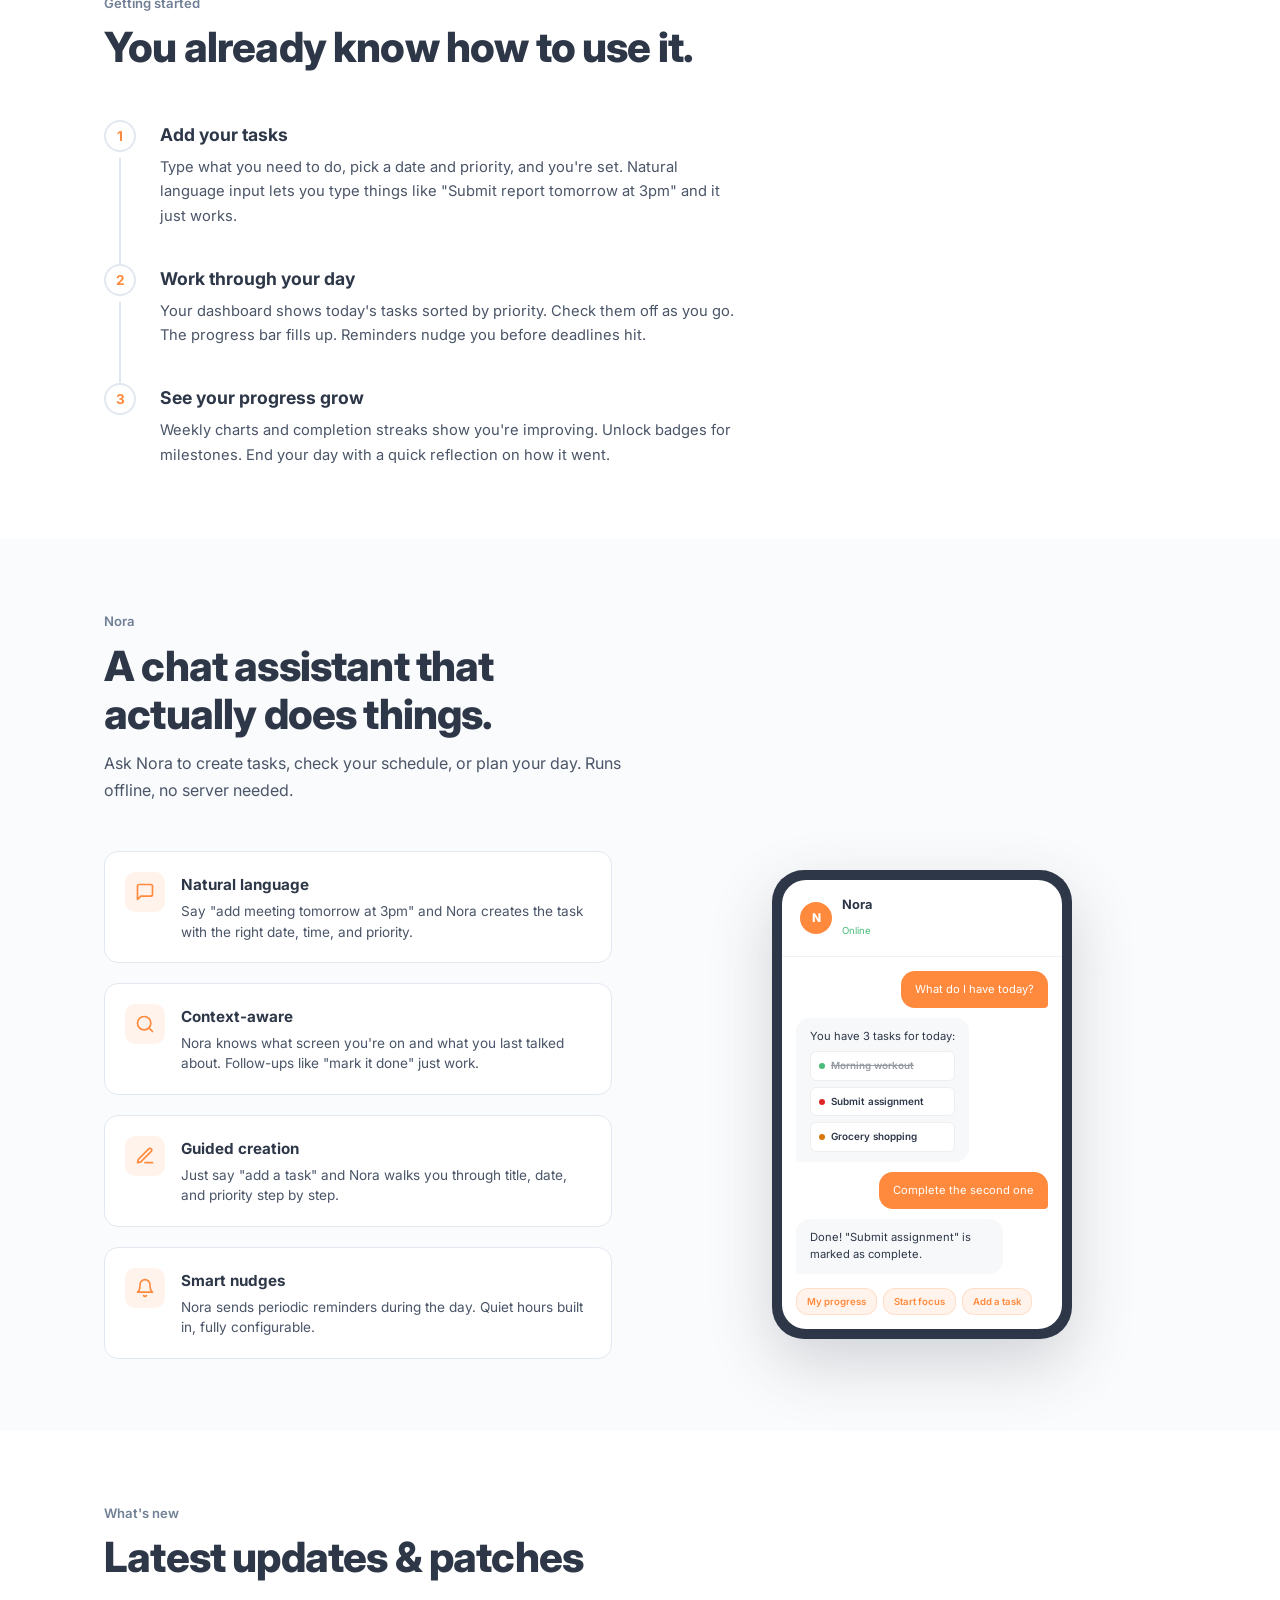
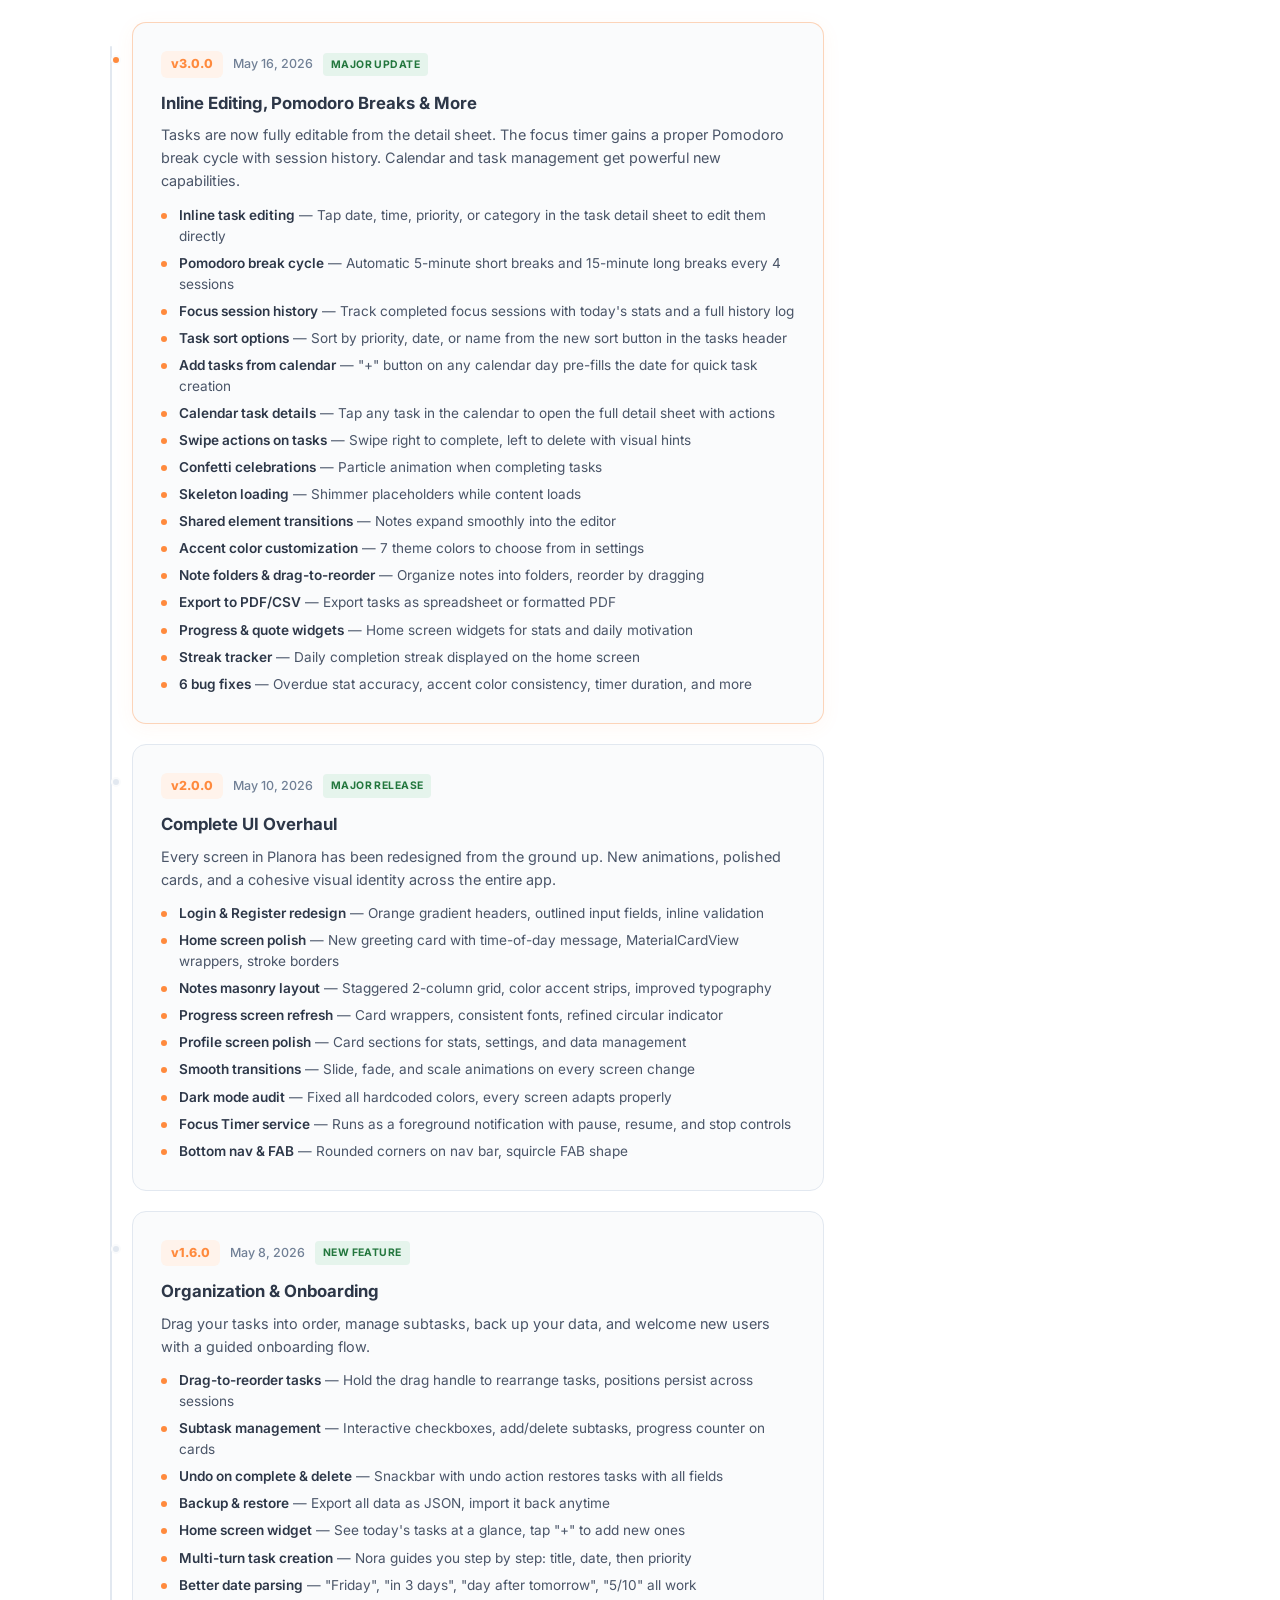
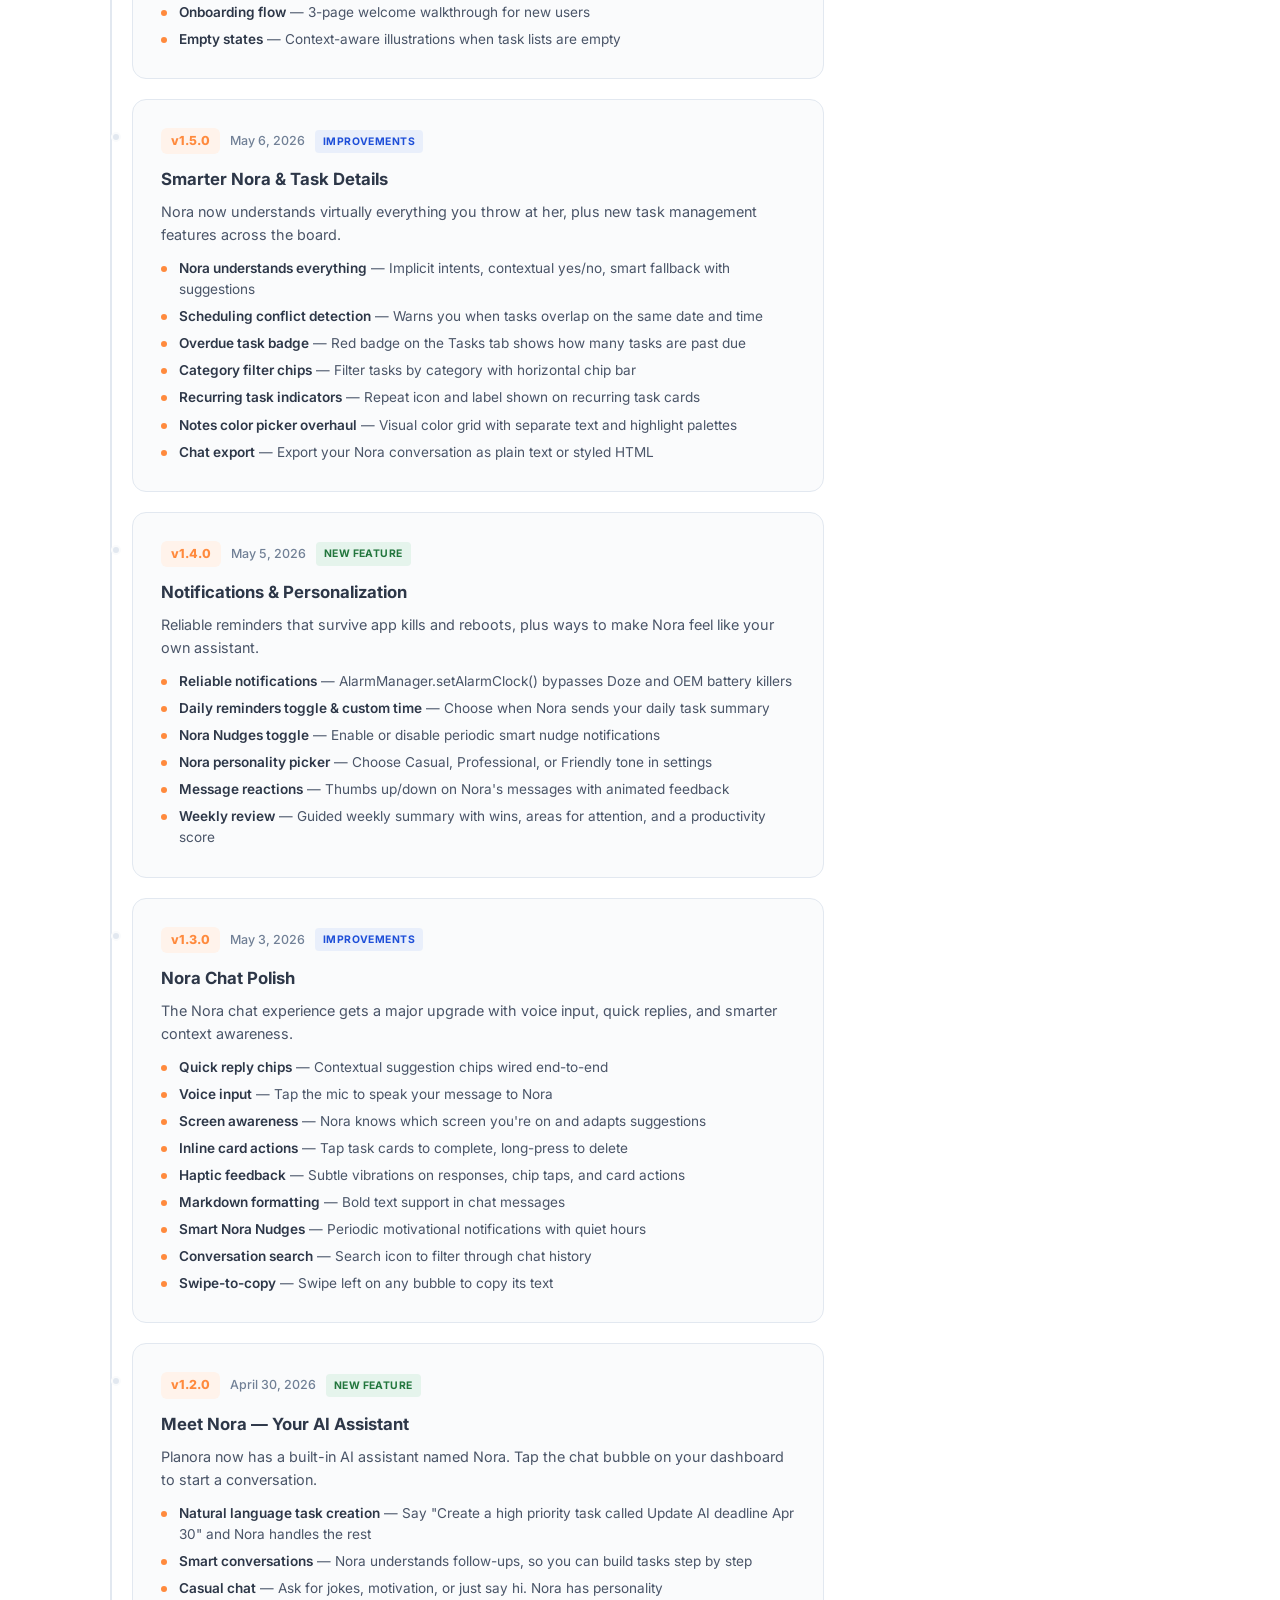
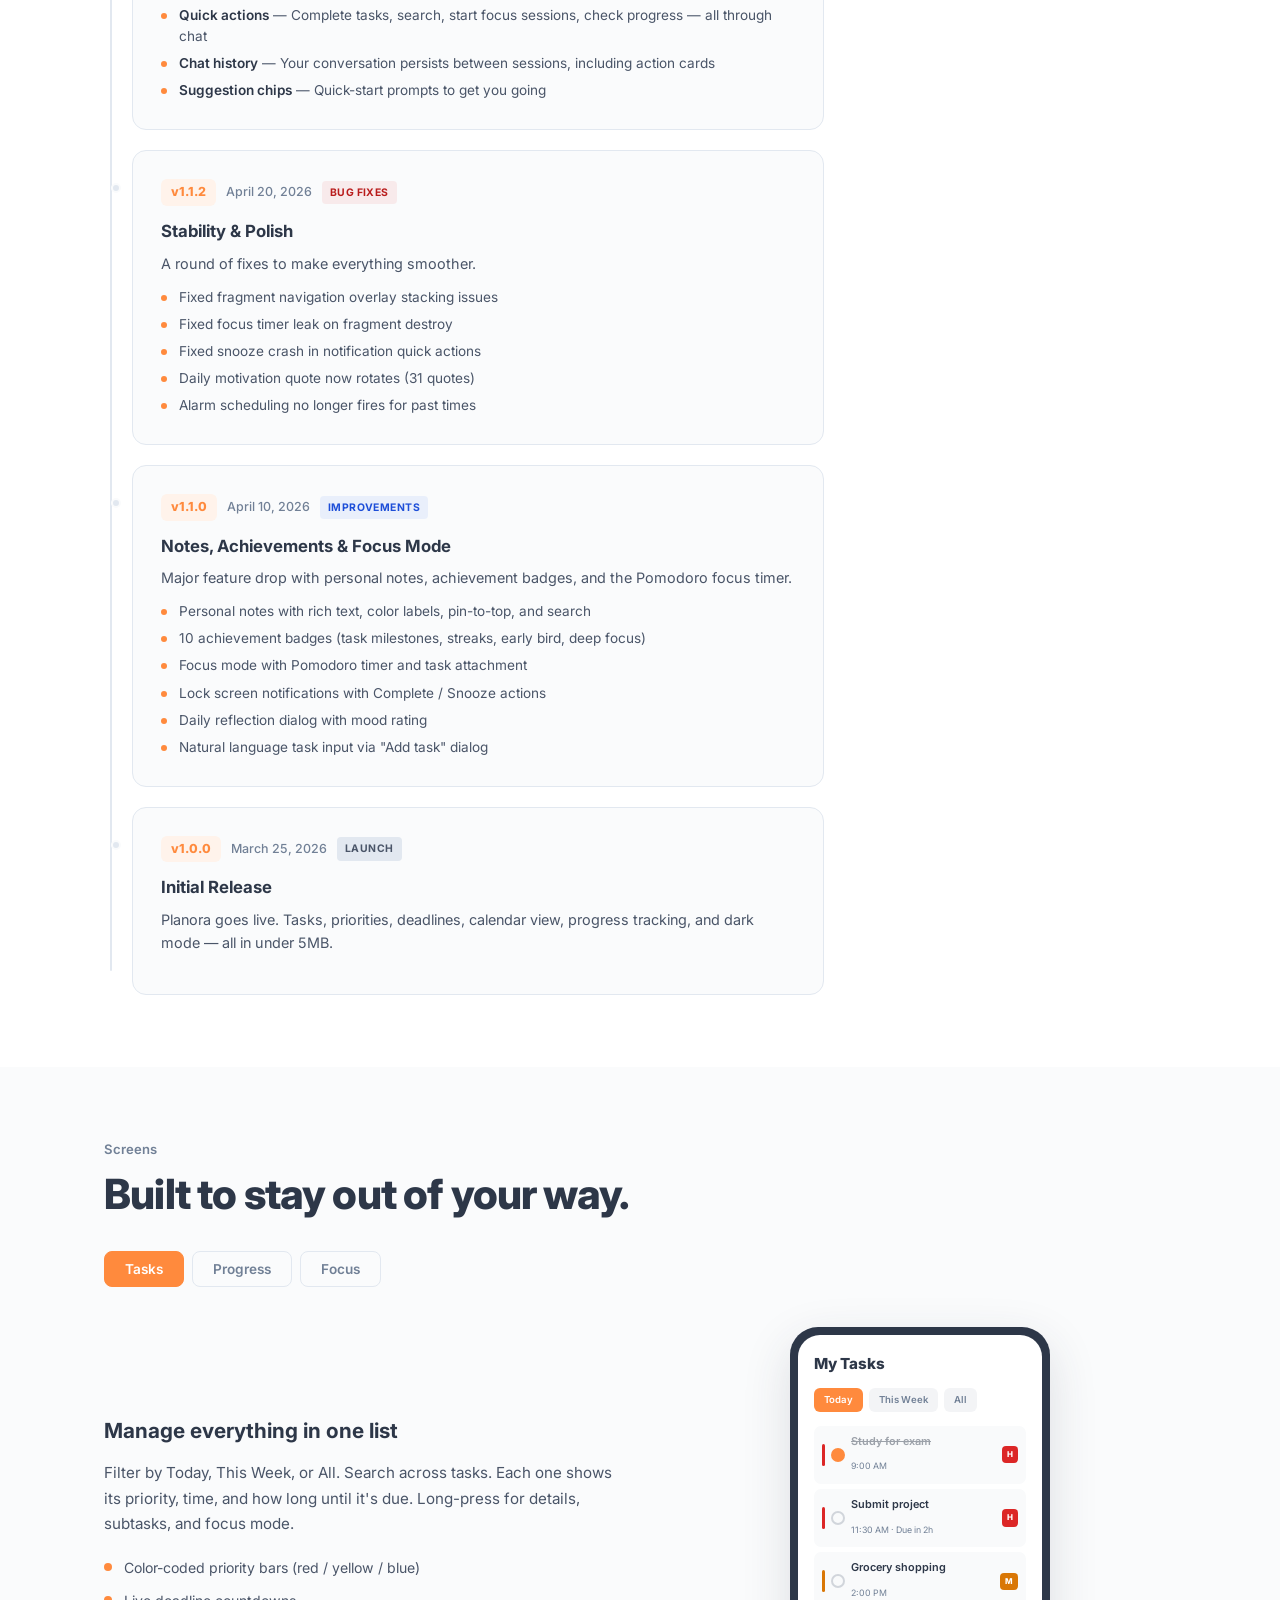
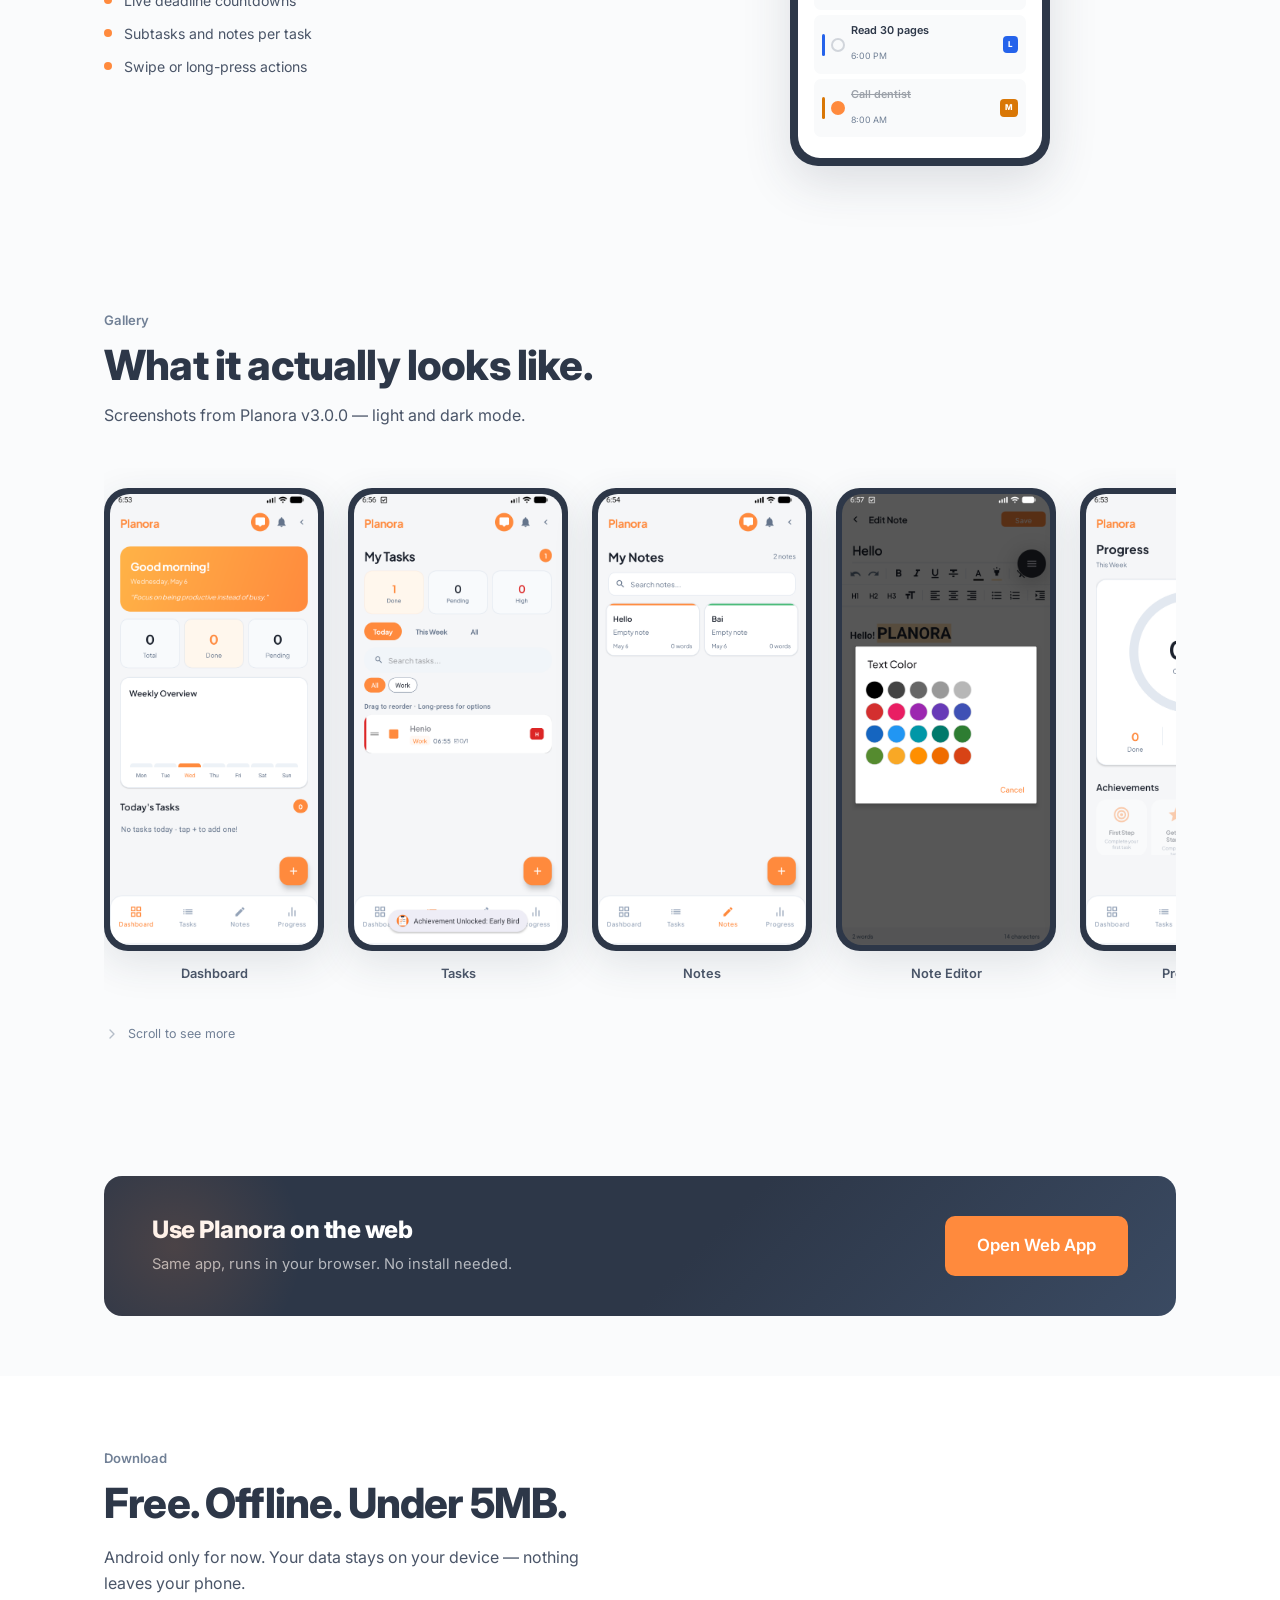
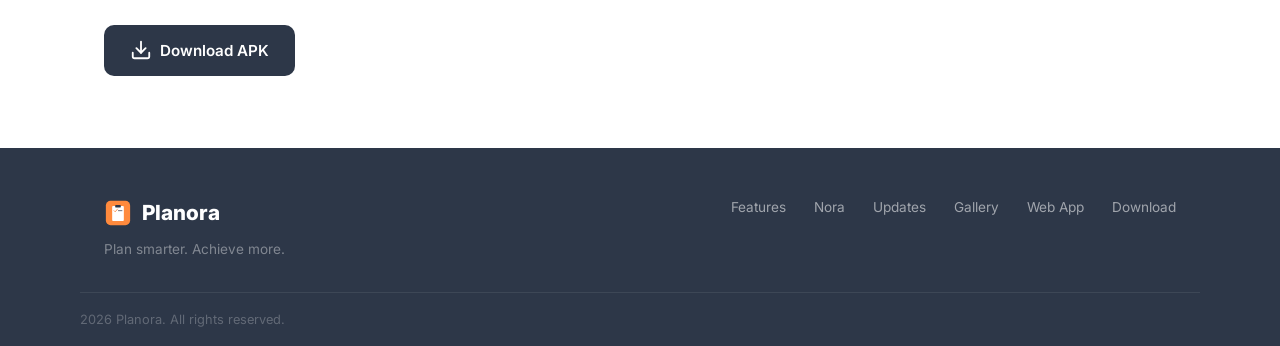
==== commit b1a22ec8: "Website Update - v3.0.0" ====
--- a/index.html
+++ b/index.html
@@ -55,13 +55,13 @@
                     <span class="version-badge">v3.0.0 — Major Update</span>
                     <p class="hero-eyebrow">A task manager that stays out of your way</p>
                     <h1>Stop planning.<br>Start <span class="highlight">doing.</span></h1>
-                    <p class="hero-desc">Planora keeps your tasks, notes, and goals in one place. No account walls, no bloat, no ads. Just open it and get things done.</p>
+                    <p class="hero-desc">Tasks, notes, and a focus timer in one app. No accounts, no ads, no internet required. Works the moment you open it.</p>
                     <div class="hero-actions">
                         <a href="app/index.html" class="btn btn-primary">
                             <svg width="18" height="18" viewBox="0 0 24 24" fill="none" stroke="currentColor" stroke-width="2.5" stroke-linecap="round" stroke-linejoin="round"><rect x="2" y="3" width="20" height="14" rx="2"/><line x1="8" y1="21" x2="16" y2="21"/><line x1="12" y1="17" x2="12" y2="21"/></svg>
                             Try On Web
                         </a>
-                        <a href="https://www.mediafire.com/file/4wqi8gc6lfyg7oq/planora_major-update_v3.0.0.apk/file" class="btn btn-outline">
+                        <a href="https://www.mediafire.com/file/k3fhfkyqzojcez7/planora_major-update_v3.0.0.apk/file" class="btn btn-outline">
                             <svg width="18" height="18" viewBox="0 0 24 24" fill="none" stroke="currentColor" stroke-width="2.5" stroke-linecap="round" stroke-linejoin="round"><path d="M21 15v4a2 2 0 01-2 2H5a2 2 0 01-2-2v-4"/><polyline points="7 10 12 15 17 10"/><line x1="12" y1="15" x2="12" y2="3"/></svg>
                             Download APK
                         </a>
@@ -71,12 +71,10 @@
                             <span class="proof-num">100%</span>
                             <span class="proof-label">Free, no ads</span>
                         </div>
-                        <div class="proof-dot"></div>
                         <div class="proof-item">
                             <span class="proof-num">Offline</span>
                             <span class="proof-label">Works anywhere</span>
                         </div>
-                        <div class="proof-dot"></div>
                         <div class="proof-item">
                             <span class="proof-num">&lt; 5MB</span>
                             <span class="proof-label">Lightweight</span>
@@ -135,8 +133,8 @@
     <!-- feats. -->
     <section id="features" class="features-section">
         <div class="container">
-            <div class="section-label">What you get</div>
-            <h2>Tools that actually help,<br>without the clutter.</h2>
+            <div class="section-label">Features</div>
+            <h2>Everything you need,<br>nothing you don't.</h2>
             <div class="features-grid">
                 <div class="f-card">
                     <div class="f-icon">
@@ -186,8 +184,8 @@
 
     <section id="how-it-works" class="how-section">
         <div class="container">
-            <div class="section-label">How it works</div>
-            <h2>Three steps. That's it.</h2>
+            <div class="section-label">Getting started</div>
+            <h2>You already know how to use it.</h2>
             <div class="steps">
                 <div class="step">
                     <div class="step-num">1</div>
@@ -217,9 +215,9 @@
     <!-- nora -->
     <section id="nora" class="nora-section">
         <div class="container">
-            <div class="section-label">Meet Nora</div>
-            <h2>Your built-in AI assistant.</h2>
-            <p>Nora lives inside Planora. Ask her to create tasks, check your schedule, or just chat. No internet required.</p>
+            <div class="section-label">Nora</div>
+            <h2>A chat assistant that<br>actually does things.</h2>
+            <p>Ask Nora to create tasks, check your schedule, or plan your day. Runs offline, no server needed.</p>
             <div class="nora-layout">
                 <div class="nora-features">
                     <div class="nora-feat">
@@ -497,8 +495,8 @@
     <!-- prev -->
     <section id="preview" class="preview-section">
         <div class="container">
-            <div class="section-label">How it looks</div>
-            <h2>Every screen, designed to<br>keep you moving.</h2>
+            <div class="section-label">Screens</div>
+            <h2>Built to stay out of your way.</h2>
             <div class="preview-tabs">
                 <button class="preview-tab active" data-tab="tasks">Tasks</button>
                 <button class="preview-tab" data-tab="progress">Progress</button>
@@ -599,9 +597,9 @@
     <!-- gallery -->
     <section id="gallery" class="gallery-section">
         <div class="container">
-            <div class="section-label">Inside the app</div>
-            <h2>See it for yourself.</h2>
-            <p>Real screenshots from Planora v3.0.0 — light mode, dark mode, and everything in between.</p>
+            <div class="section-label">Gallery</div>
+            <h2>What it actually looks like.</h2>
+            <p>Screenshots from Planora v3.0.0 — light and dark mode.</p>
             <div class="gallery-track">
                 <div class="gallery-item">
                     <div class="gallery-phone"><img src="screenshots/dashboard_home.png" alt="Dashboard" loading="lazy"></div>
@@ -648,7 +646,7 @@
             <div class="cta-box">
                 <div class="cta-text">
                     <h2>Use Planora on the web</h2>
-                    <p>Don't want to install anything? The full web version works right in your browser. Same features, same design, zero downloads.</p>
+                    <p>Same app, runs in your browser. No install needed.</p>
                 </div>
                 <a href="app/index.html" class="btn btn-primary btn-lg">Open Web App</a>
             </div>
@@ -659,11 +657,11 @@
     <section id="download" class="download-section">
         <div class="container">
             <div class="download-content">
-                <div class="section-label">Get the app</div>
-                <h2>Carry your plan everywhere.</h2>
-                <p class="download-desc">Available on Android. Free forever, no sign-up required. Under 5MB so it installs in seconds.</p>
+                <div class="section-label">Download</div>
+                <h2>Free. Offline. Under 5MB.</h2>
+                <p class="download-desc">Android only for now. Your data stays on your device — nothing leaves your phone.</p>
                 <div class="download-btns">
-                    <a href="https://www.mediafire.com/file/4m67jdb3ktlst88/planora_major-update_v3.0.0.apk/file" class="btn btn-dark">
+                    <a href="https://www.mediafire.com/file/4wqi8gc6lfyg7oq/planora_major-update_v3.0.0.apk/file" class="btn btn-dark">
                         <svg width="22" height="22" viewBox="0 0 24 24" fill="none" stroke="currentColor" stroke-width="2" stroke-linecap="round" stroke-linejoin="round"><path d="M21 15v4a2 2 0 01-2 2H5a2 2 0 01-2-2v-4"/><polyline points="7 10 12 15 17 10"/><line x1="12" y1="15" x2="12" y2="3"/></svg>
                         Download APK
                     </a>
@@ -697,7 +695,7 @@
             </div>
         </div>
         <div class="container footer-bottom">
-            <p>2026 Planora. All rights reserved.</p>
+            <p><script>document.write(new Date().getFullYear())</script> Planora. All rights reserved.</p>
         </div>
     </footer>
 
--- a/styles.css
+++ b/styles.css
@@ -33,19 +33,16 @@
 h3 { font-size: 1.1rem; font-weight: 700; color: var(--dark); }
 
 .highlight {
-    background: linear-gradient(135deg, #FF8A3D, #E5721F);
-    -webkit-background-clip: text;
-    -webkit-text-fill-color: transparent;
-    background-clip: text;
+    color: var(--primary);
 }
 
 .section-label {
-    font-size: 0.8rem;
-    font-weight: 700;
-    text-transform: uppercase;
-    letter-spacing: 0.08em;
-    color: var(--primary);
-    margin-bottom: 12px;
+    font-size: 0.82rem;
+    font-weight: 600;
+    text-transform: none;
+    letter-spacing: 0;
+    color: var(--text-muted);
+    margin-bottom: 10px;
 }
 
 /* Buttons */
@@ -60,11 +57,11 @@
 .btn-sm { padding: 9px 18px; font-size: 0.85rem; border-radius: 8px; }
 .btn-lg { padding: 16px 32px; font-size: 1.05rem; }
 .btn-primary { background: var(--primary); color: #fff; }
-.btn-primary:hover { background: var(--primary-dark); transform: translateY(-1px); box-shadow: 0 6px 20px rgba(255,138,61,0.3); }
+.btn-primary:hover { background: var(--primary-dark); }
 .btn-outline { background: transparent; color: var(--dark); border: 2px solid var(--border); }
 .btn-outline:hover { border-color: var(--primary); color: var(--primary); }
 .btn-dark { background: var(--dark); color: #fff; }
-.btn-dark:hover { background: #1a202c; transform: translateY(-1px); }
+.btn-dark:hover { background: #1a202c; }
 
 /* Navbar */
 .navbar {
@@ -121,7 +118,7 @@
 .hero-desc { font-size: 1.05rem; color: var(--text-mid); margin: 20px 0 28px; max-width: 460px; line-height: 1.7; }
 .hero-actions { display: flex; gap: 12px; flex-wrap: wrap; }
 
-.hero-proof { display: flex; align-items: center; gap: 20px; margin-top: 40px; padding-top: 28px; border-top: 1px solid var(--border); }
+.hero-proof { display: flex; align-items: center; gap: 32px; margin-top: 40px; padding-top: 28px; border-top: 1px solid var(--border); }
 .proof-item { display: flex; flex-direction: column; }
 .proof-num { font-size: 1rem; font-weight: 800; color: var(--dark); }
 .proof-label { font-size: 0.78rem; color: var(--text-muted); }
@@ -129,17 +126,7 @@
 
 /* Hero Phone */
 .hero-visual { display: flex; justify-content: center; position: relative; }
-.hero-visual::before {
-    content: '';
-    position: absolute;
-    top: 50%; left: 50%;
-    transform: translate(-50%, -50%);
-    width: 360px; height: 360px;
-    background: radial-gradient(circle, rgba(255,138,61,0.13) 0%, transparent 70%);
-    border-radius: 50%;
-    pointer-events: none;
-    z-index: 0;
-}
+/* No radial glow behind hero phone */
 .phone-frame { position: relative; z-index: 1; }
 .phone-frame {
     width: 270px;
@@ -187,7 +174,7 @@
 }
 
 /* Features */
-.features-section { padding: 90px 0; }
+.features-section { padding: 72px 0; }
 .features-section h2 { margin-bottom: 48px; }
 .features-grid { display: grid; grid-template-columns: repeat(3, 1fr); gap: 20px; }
 .f-card {
@@ -197,43 +184,43 @@
     border-radius: var(--radius);
     transition: var(--transition);
 }
-.f-card:hover { border-color: rgba(255,138,61,0.35); box-shadow: 0 8px 28px rgba(255,138,61,0.07); transform: translateY(-3px); }
+.f-card:hover { border-color: rgba(255,138,61,0.3); }
 .f-icon {
-    width: 44px; height: 44px;
-    background: var(--primary-light);
-    border-radius: 10px;
+    width: 36px; height: 36px;
+    background: none;
     display: flex; align-items: center; justify-content: center;
-    margin-bottom: 16px;
+    margin-bottom: 14px;
 }
 .f-card h3 { margin-bottom: 8px; }
 .f-card p { color: var(--text-mid); font-size: 0.9rem; line-height: 1.6; }
 
 /* How it works */
-.how-section { padding: 90px 0; background: var(--surface); }
+.how-section { padding: 72px 0; background: var(--surface); }
 .how-section h2 { margin-bottom: 48px; }
 .steps { max-width: 640px; display: flex; flex-direction: column; gap: 36px; }
 .step { display: flex; gap: 24px; align-items: flex-start; position: relative; }
 .step:not(:last-child)::after {
     content: '';
     position: absolute;
-    left: 19px;
-    top: 44px;
+    left: 15px;
+    top: 38px;
     width: 2px;
     bottom: -36px;
     background: var(--border);
 }
 .step-num {
-    width: 40px; height: 40px; min-width: 40px;
-    background: var(--primary); color: #fff;
-    border-radius: 10px;
+    width: 32px; height: 32px; min-width: 32px;
+    background: none; color: var(--primary);
+    border: 2px solid var(--border);
+    border-radius: 50%;
     display: flex; align-items: center; justify-content: center;
-    font-size: 1rem; font-weight: 800;
+    font-size: 0.85rem; font-weight: 700;
 }
 .step-body h3 { margin-bottom: 6px; }
 .step-body p { color: var(--text-mid); font-size: 0.92rem; }
 
 /* Updates / Patch Notes */
-.updates-section { padding: 90px 0; background: var(--surface); }
+.updates-section { padding: 72px 0; background: var(--surface); }
 .updates-section h2 { margin-bottom: 40px; }
 .updates-timeline { display: flex; flex-direction: column; gap: 20px; max-width: 720px; }
 
@@ -294,7 +281,7 @@
 .update-list li strong { color: var(--dark); font-weight: 600; }
 
 /* Preview */
-.preview-section { padding: 90px 0; }
+.preview-section { padding: 72px 0; }
 .preview-section h2 { margin-bottom: 32px; }
 
 .preview-tabs { display: flex; gap: 8px; margin-bottom: 40px; }
@@ -400,7 +387,7 @@
 .cta-box .btn-primary { white-space: nowrap; flex-shrink: 0; }
 
 /* Download */
-.download-section { padding: 90px 0; background: var(--surface); }
+.download-section { padding: 72px 0; background: var(--surface); }
 .download-content { max-width: 520px; }
 .download-desc { color: var(--text-mid); font-size: 1rem; margin: 16px 0 28px; }
 .download-btns { display: flex; gap: 12px; flex-wrap: wrap; }
@@ -648,26 +635,20 @@
 /* Version badge */
 .version-badge {
     display: inline-block;
-    font-size: 0.72rem;
-    font-weight: 700;
-    letter-spacing: 0.03em;
-    padding: 4px 12px;
-    border-radius: 20px;
-    background: var(--primary-light);
-    color: var(--primary);
-    border: 1px solid rgba(255,138,61,0.2);
-    margin-bottom: 16px;
-}
-
-/* Hero phone float */
-@keyframes heroFloat {
-    0%, 100% { transform: translateY(0); }
-    50% { transform: translateY(-10px); }
-}
-.phone-frame { animation: heroFloat 5s ease-in-out infinite; }
+    font-size: 0.75rem;
+    font-weight: 600;
+    letter-spacing: 0;
+    padding: 0;
+    background: none;
+    color: var(--text-muted);
+    border: none;
+    margin-bottom: 14px;
+}
+
+/* Hero phone — static, no float animation */
 
 /* ---- Nora Section ---- */
-.nora-section { padding: 90px 0; }
+.nora-section { padding: 72px 0; }
 .nora-section h2 { margin-bottom: 12px; }
 .nora-section > .container > p { color: var(--text-mid); font-size: 1rem; margin-bottom: 48px; max-width: 520px; }
 
@@ -680,7 +661,7 @@
     border: 1px solid var(--border); border-radius: var(--radius);
     transition: var(--transition);
 }
-.nora-feat:hover { border-color: rgba(255,138,61,0.3); transform: translateX(4px); }
+.nora-feat:hover { border-color: rgba(255,138,61,0.3); }
 .nora-feat-icon {
     width: 40px; height: 40px; min-width: 40px;
     background: var(--primary-light); border-radius: 10px;
@@ -694,8 +675,7 @@
     width: 300px; margin: 0 auto;
     background: var(--dark); border-radius: 32px; padding: 10px;
     box-shadow: 0 24px 64px rgba(45,55,72,0.2);
-    animation: heroFloat 5s ease-in-out infinite;
-    animation-delay: -2.5s;
+    /* static — no float animation */
 }
 .nora-chat-screen {
     background: #fff; border-radius: 24px; overflow: hidden;
@@ -750,7 +730,7 @@
 }
 
 /* ---- Screenshot Gallery ---- */
-.gallery-section { padding: 90px 0; overflow: hidden; }
+.gallery-section { padding: 72px 0; overflow: hidden; }
 .gallery-section h2 { margin-bottom: 12px; }
 .gallery-section > .container > p { color: var(--text-mid); font-size: 1rem; margin-bottom: 40px; }
 
